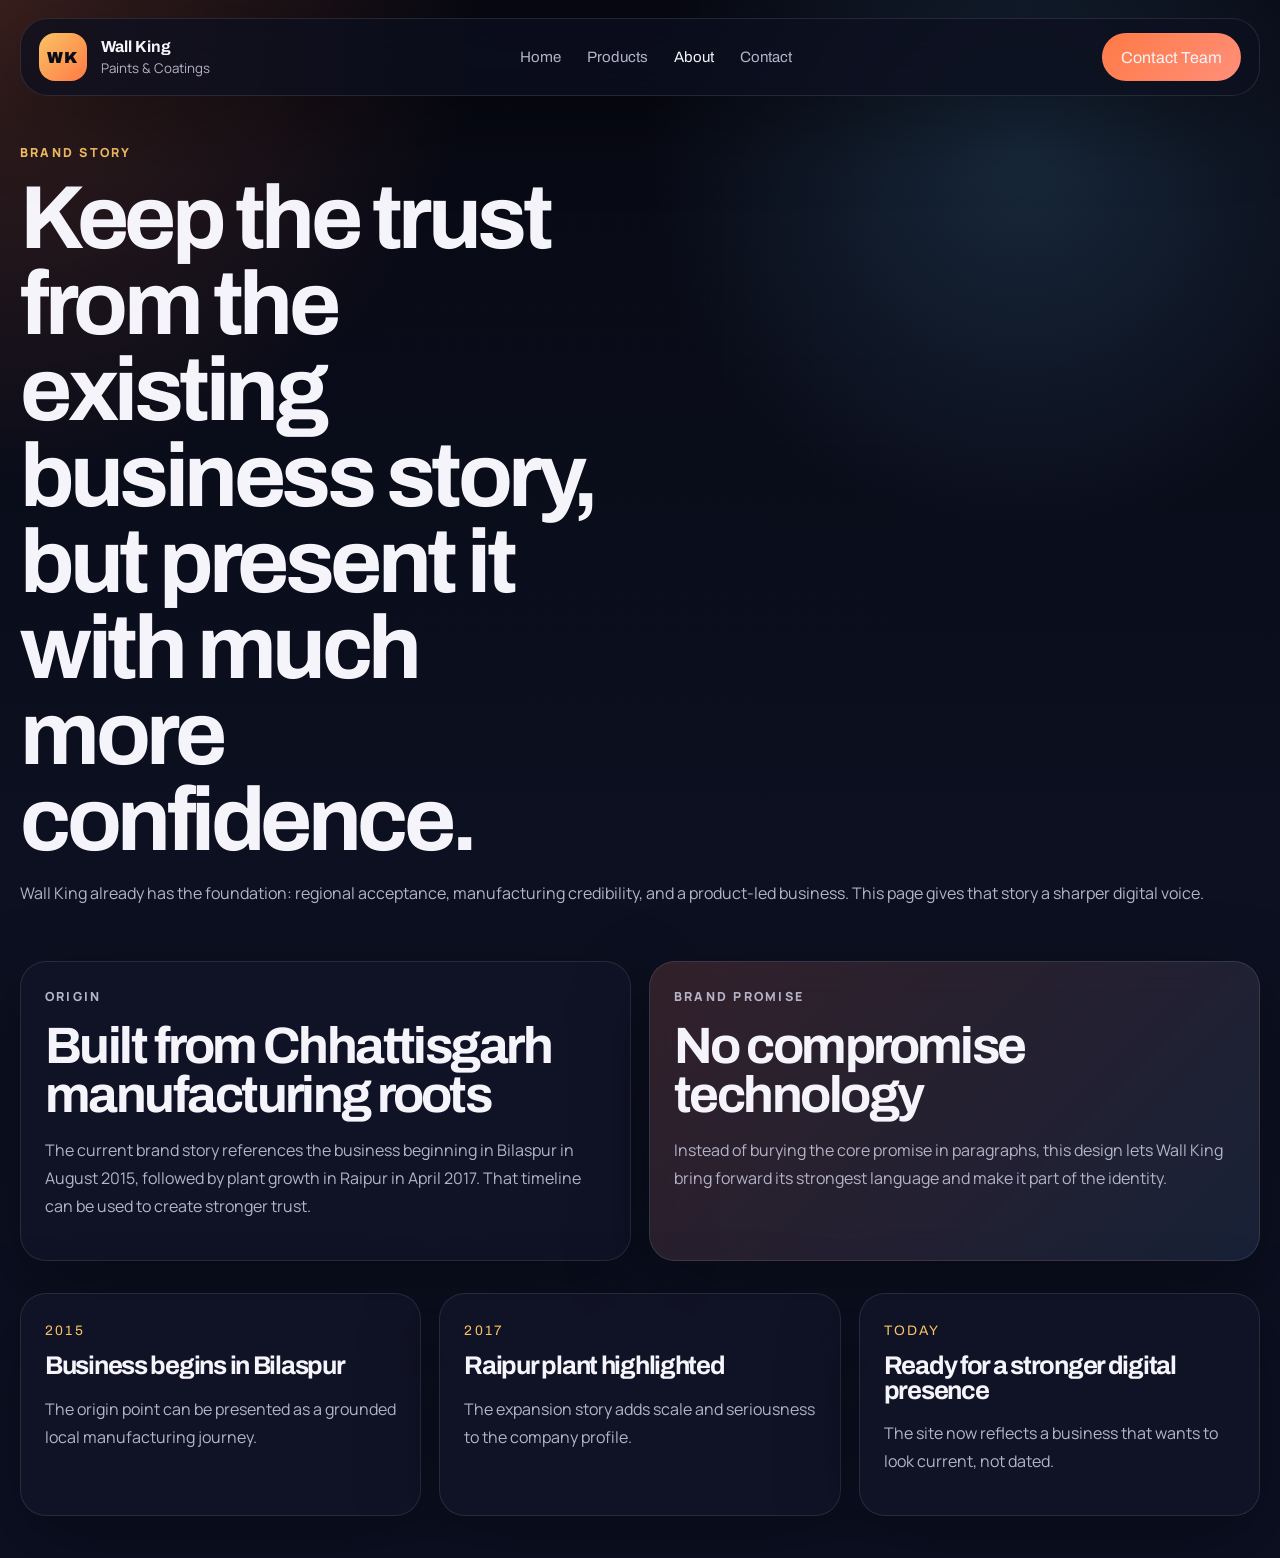
==== about.html @ b73f34ec "demo" ====
<!DOCTYPE html>
<html lang="en">
<head>
  <meta charset="UTF-8">
  <meta name="viewport" content="width=device-width, initial-scale=1.0">
  <title>About | Wall King Paints</title>
  <meta name="description" content="About Wall King Paints and its modernized digital brand presentation.">
  <link rel="preconnect" href="https://fonts.googleapis.com">
  <link rel="preconnect" href="https://fonts.gstatic.com" crossorigin>
  <link href="https://fonts.googleapis.com/css2?family=Archivo:wght@500;600;700;800;900&family=Manrope:wght@400;500;600;700;800&display=swap" rel="stylesheet">
  <link rel="stylesheet" href="styles.css">
</head>
<body data-page="about">
  <div class="site-noise" aria-hidden="true"></div>
  <div class="page-frame">
    <header class="site-header">
      <a class="brand" href="index.html" aria-label="Wall King home">
        <span class="brand__mark">WK</span>
        <span class="brand__text">
          <strong>Wall King</strong>
          <small>Paints & Coatings</small>
        </span>
      </a>

      <button class="menu-toggle" type="button" aria-expanded="false" aria-controls="siteNav">
        Menu
      </button>

      <nav class="site-nav" id="siteNav">
        <a href="index.html" data-nav="home">Home</a>
        <a href="products.html" data-nav="products">Products</a>
        <a href="about.html" data-nav="about">About</a>
        <a href="contact.html" data-nav="contact">Contact</a>
      </nav>

      <a class="header-cta" href="contact.html">Contact Team</a>
    </header>

    <main>
      <section class="page-hero reveal">
        <p class="eyebrow">Brand Story</p>
        <h1>Keep the trust from the existing business story, but present it with much more confidence.</h1>
        <p class="lead">
          Wall King already has the foundation: regional acceptance, manufacturing credibility, and a
          product-led business. This page gives that story a sharper digital voice.
        </p>
      </section>

      <section class="section-block about-grid">
        <article class="detail-panel reveal">
          <p class="eyebrow">Origin</p>
          <h2>Built from Chhattisgarh manufacturing roots</h2>
          <p>
            The current brand story references the business beginning in Bilaspur in August 2015, followed
            by plant growth in Raipur in April 2017. That timeline can be used to create stronger trust.
          </p>
        </article>

        <article class="detail-panel detail-panel--dark reveal">
          <p class="eyebrow">Brand Promise</p>
          <h2>No compromise technology</h2>
          <p>
            Instead of burying the core promise in paragraphs, this design lets Wall King bring forward
            its strongest language and make it part of the identity.
          </p>
        </article>
      </section>

      <section class="section-block timeline-strip reveal">
        <article class="timeline-card">
          <span>2015</span>
          <h3>Business begins in Bilaspur</h3>
          <p>The origin point can be presented as a grounded local manufacturing journey.</p>
        </article>
        <article class="timeline-card">
          <span>2017</span>
          <h3>Raipur plant highlighted</h3>
          <p>The expansion story adds scale and seriousness to the company profile.</p>
        </article>
        <article class="timeline-card">
          <span>Today</span>
          <h3>Ready for a stronger digital presence</h3>
          <p>The site now reflects a business that wants to look current, not dated.</p>
        </article>
      </section>
    </main>
  </div>

  <script src="products-data.js"></script>
  <script src="app.js"></script>
</body>
</html>
---- styles.css ----
:root {
  --bg: #080916;
  --bg-2: #111226;
  --panel: rgba(18, 20, 40, 0.78);
  --panel-strong: #151934;
  --panel-soft: rgba(255, 255, 255, 0.04);
  --line: rgba(255, 255, 255, 0.1);
  --text: #f5f4fb;
  --muted: #b5b3c7;
  --orange: #ff7a45;
  --salmon: #ff8f7a;
  --blue: #6ac6ff;
  --lime: #a8e98b;
  --gold: #f9c364;
  --shadow: 0 26px 80px rgba(0, 0, 0, 0.34);
  --radius-xl: 34px;
  --radius-lg: 26px;
  --radius-md: 20px;
  --container: 1240px;
}

* {
  box-sizing: border-box;
}

html {
  scroll-behavior: smooth;
}

body {
  margin: 0;
  min-height: 100vh;
  font-family: "Manrope", sans-serif;
  color: var(--text);
  background:
    radial-gradient(circle at top left, rgba(255, 122, 69, 0.2), transparent 24%),
    radial-gradient(circle at 80% 10%, rgba(106, 198, 255, 0.16), transparent 22%),
    linear-gradient(180deg, #070812 0%, #0c1020 55%, #0c1022 100%);
}

img {
  display: block;
  max-width: 100%;
}

a {
  color: inherit;
  text-decoration: none;
}

button {
  font: inherit;
  color: inherit;
  cursor: pointer;
}

.site-noise {
  position: fixed;
  inset: 0;
  pointer-events: none;
  background-image:
    linear-gradient(rgba(255, 255, 255, 0.02) 1px, transparent 1px),
    linear-gradient(90deg, rgba(255, 255, 255, 0.02) 1px, transparent 1px);
  background-size: 22px 22px;
  mask-image: radial-gradient(circle at center, black 30%, transparent 92%);
  opacity: 0.45;
}

.page-frame {
  width: min(calc(100% - 28px), var(--container));
  margin: 18px auto 42px;
  position: relative;
}

.site-header {
  position: sticky;
  top: 16px;
  z-index: 20;
  display: grid;
  grid-template-columns: auto 1fr auto;
  align-items: center;
  gap: 18px;
  padding: 14px 18px;
  margin-bottom: 28px;
  border: 1px solid var(--line);
  border-radius: 28px;
  background: rgba(13, 15, 31, 0.76);
  backdrop-filter: blur(18px);
  box-shadow: var(--shadow);
}

.brand {
  display: inline-flex;
  align-items: center;
  gap: 14px;
}

.brand__mark {
  display: grid;
  place-items: center;
  width: 48px;
  height: 48px;
  border-radius: 16px;
  background: linear-gradient(135deg, var(--gold), var(--orange));
  color: #0b0c16;
  font-family: "Archivo", sans-serif;
  font-size: 1rem;
  font-weight: 900;
  letter-spacing: 0.08em;
}

.brand__text strong,
.site-nav a,
h1,
h2,
h3,
.button,
.header-cta,
.filter-chip,
.pill {
  font-family: "Archivo", sans-serif;
}

.brand__text strong {
  display: block;
  font-size: 1rem;
}

.brand__text small {
  display: block;
  margin-top: 4px;
  color: var(--muted);
}

.site-nav {
  display: flex;
  justify-content: center;
  gap: 26px;
}

.site-nav a {
  color: var(--muted);
  font-size: 0.94rem;
  transition: color 160ms ease;
}

.site-nav a:hover,
.site-nav a.is-current {
  color: var(--text);
}

.header-cta,
.button {
  display: inline-flex;
  align-items: center;
  justify-content: center;
  min-height: 48px;
  padding: 0 18px;
  border-radius: 999px;
  transition: transform 180ms ease, background 180ms ease, border-color 180ms ease;
}

.header-cta,
.button--primary {
  border: 1px solid transparent;
  background: linear-gradient(135deg, var(--orange), var(--salmon));
}

.button--ghost {
  border: 1px solid var(--line);
  background: rgba(255, 255, 255, 0.03);
}

.button:hover,
.header-cta:hover,
.filter-chip:hover,
.catalog-card:hover {
  transform: translateY(-2px);
}

.menu-toggle {
  display: none;
  border: 1px solid var(--line);
  border-radius: 999px;
  padding: 10px 14px;
  background: rgba(255, 255, 255, 0.04);
}

.hero,
.page-hero,
.section-block {
  margin-bottom: 32px;
}

.hero--home {
  display: grid;
  grid-template-columns: minmax(0, 1.05fr) minmax(380px, 0.95fr);
  gap: 26px;
  align-items: start;
}

.eyebrow {
  margin: 0 0 14px;
  color: var(--gold);
  font-size: 0.78rem;
  font-weight: 800;
  letter-spacing: 0.18em;
  text-transform: uppercase;
}

h1,
h2,
h3 {
  margin: 0;
  letter-spacing: -0.05em;
  line-height: 0.96;
}

h1 {
  max-width: 10ch;
  font-size: clamp(3.5rem, 8vw, 7.4rem);
}

h2 {
  font-size: clamp(2.1rem, 4vw, 4rem);
}

h3 {
  font-size: clamp(1.4rem, 2vw, 2rem);
}

.lead,
.editorial-card p,
.story-panel p,
.catalog-card p,
.detail-panel p,
.timeline-card p,
.filter-summary,
.contact-copy {
  color: var(--muted);
  line-height: 1.75;
}

.hero__copy {
  padding: 22px 0 0;
}

.hero__actions,
.cta-slab__actions,
.contact-stack {
  display: flex;
  gap: 12px;
  flex-wrap: wrap;
}

.hero__actions {
  margin: 28px 0 30px;
}

.stat-row {
  display: grid;
  grid-template-columns: repeat(3, minmax(0, 1fr));
  gap: 14px;
}

.stat-card,
.hero-panel,
.editorial-card,
.catalog-card,
.story-panel,
.detail-panel,
.timeline-card,
.cta-slab,
.filter-bar {
  border: 1px solid var(--line);
  background: var(--panel);
  box-shadow: var(--shadow);
  backdrop-filter: blur(18px);
}

.stat-card {
  padding: 18px;
  border-radius: var(--radius-md);
}

.stat-card strong {
  display: block;
  margin-bottom: 8px;
  font-size: 1.08rem;
}

.hero__visual {
  display: grid;
  gap: 16px;
}

.hero-panel {
  min-height: 240px;
  padding: 24px;
  border-radius: var(--radius-xl);
}

.hero-panel--quote {
  background:
    linear-gradient(135deg, rgba(255, 122, 69, 0.2), rgba(106, 198, 255, 0.12)),
    var(--panel);
}

.hero-panel p {
  margin: 0 0 16px;
  color: var(--gold);
  font-size: 0.82rem;
  font-weight: 800;
  letter-spacing: 0.16em;
  text-transform: uppercase;
}

.hero-panel h2 {
  max-width: 8ch;
}

.hero-mosaic {
  display: grid;
  grid-template-columns: repeat(3, minmax(0, 1fr));
  gap: 14px;
}

.mosaic-card {
  padding: 14px;
  border-radius: 24px;
  border: 1px solid var(--line);
  background: linear-gradient(180deg, rgba(255, 255, 255, 0.08), rgba(255, 255, 255, 0.02));
}

.mosaic-card img {
  width: 100%;
  aspect-ratio: 3 / 4;
  object-fit: contain;
  filter: drop-shadow(0 20px 28px rgba(0, 0, 0, 0.26));
}

.mosaic-card span {
  display: block;
  margin-top: 12px;
  font-weight: 700;
  line-height: 1.35;
}

.ticker {
  display: grid;
  grid-template-columns: repeat(4, minmax(0, 1fr));
  gap: 14px;
  padding: 18px 20px;
  margin-bottom: 36px;
  border: 1px solid var(--line);
  border-radius: 999px;
  background: rgba(255, 255, 255, 0.02);
}

.ticker span {
  color: var(--muted);
  font-size: 0.82rem;
  letter-spacing: 0.12em;
  text-transform: uppercase;
}

.section-heading {
  display: grid;
  gap: 10px;
  margin-bottom: 22px;
}

.section-heading h2 {
  max-width: 12ch;
}

.intro-grid {
  display: grid;
  gap: 22px;
}

.editorial-grid,
.featured-grid,
.dual-panels,
.catalog-grid,
.about-grid,
.contact-grid,
.product-layout {
  display: grid;
  gap: 18px;
}

.editorial-grid {
  grid-template-columns: repeat(3, minmax(0, 1fr));
}

.editorial-card,
.story-panel,
.detail-panel,
.timeline-card {
  padding: 24px;
  border-radius: var(--radius-lg);
}

.pill {
  display: inline-flex;
  align-items: center;
  width: fit-content;
  min-height: 34px;
  padding: 0 12px;
  border-radius: 999px;
  border: 1px solid rgba(255, 255, 255, 0.08);
  background: rgba(255, 255, 255, 0.05);
  color: var(--gold);
  font-size: 0.76rem;
  letter-spacing: 0.12em;
  text-transform: uppercase;
}

.editorial-card h3,
.story-panel h3,
.timeline-card h3,
.catalog-card h3,
.detail-panel h2 {
  margin: 14px 0 12px;
}

.featured-band {
  display: grid;
  gap: 22px;
}

.featured-grid {
  grid-template-columns: repeat(4, minmax(0, 1fr));
}

.catalog-grid {
  grid-template-columns: repeat(3, minmax(0, 1fr));
}

.catalog-card {
  display: grid;
  gap: 0;
  overflow: hidden;
  border-radius: 28px;
  transition: transform 180ms ease, border-color 180ms ease;
}

.catalog-card__media {
  display: grid;
  place-items: center;
  min-height: 270px;
  padding: 22px;
  background:
    linear-gradient(180deg, rgba(255, 255, 255, 0.06), rgba(255, 255, 255, 0.02)),
    linear-gradient(135deg, rgba(255, 122, 69, 0.06), rgba(106, 198, 255, 0.08));
}

.catalog-card__media img {
  max-height: 240px;
  object-fit: contain;
  filter: drop-shadow(0 28px 38px rgba(0, 0, 0, 0.28));
}

.catalog-card__body {
  padding: 22px;
}

.catalog-card__body h3 {
  margin-top: 14px;
}

.catalog-meta {
  display: flex;
  gap: 10px;
  flex-wrap: wrap;
  margin: 18px 0 10px;
}

.catalog-meta span,
.address-card span,
.address-card strong {
  display: inline-flex;
  align-items: center;
  width: fit-content;
  min-height: 38px;
  padding: 0 12px;
  border-radius: 999px;
  background: rgba(255, 255, 255, 0.05);
}

.catalog-card--compact .catalog-card__media {
  min-height: 220px;
}

.catalog-card--compact .catalog-card__media img {
  max-height: 180px;
}

.text-link {
  display: inline-flex;
  margin-top: 8px;
  color: var(--blue);
  font-weight: 700;
}

.dual-panels {
  grid-template-columns: repeat(2, minmax(0, 1fr));
}

.story-panel--accent,
.detail-panel--dark,
.cta-slab {
  background:
    linear-gradient(135deg, rgba(255, 122, 69, 0.14), rgba(106, 198, 255, 0.08)),
    var(--panel);
}

.cta-slab {
  display: grid;
  grid-template-columns: minmax(0, 1fr) auto;
  align-items: center;
  gap: 22px;
  padding: 28px;
  border-radius: var(--radius-xl);
}

.page-hero {
  padding: 20px 0 6px;
}

.page-hero h1 {
  max-width: 11ch;
  font-size: clamp(3rem, 7vw, 6rem);
}

.filter-bar {
  display: flex;
  justify-content: space-between;
  gap: 16px;
  align-items: center;
  padding: 16px;
  margin-bottom: 20px;
  border-radius: 24px;
}

.filter-group {
  display: flex;
  gap: 10px;
  flex-wrap: wrap;
}

.filter-chip {
  min-height: 42px;
  padding: 0 14px;
  border-radius: 999px;
  border: 1px solid var(--line);
  background: rgba(255, 255, 255, 0.03);
}

.filter-chip.is-active {
  background: linear-gradient(135deg, var(--orange), var(--salmon));
  border-color: transparent;
}

.product-hero {
  display: grid;
  grid-template-columns: minmax(0, 1fr) minmax(320px, 0.9fr);
  gap: 24px;
  margin-bottom: 28px;
}

.product-hero__copy,
.product-hero__visual {
  padding-top: 10px;
}

.product-hero__copy h1 {
  max-width: 9ch;
  font-size: clamp(3.2rem, 7vw, 6.4rem);
}

.product-visual-card {
  display: grid;
  place-items: center;
  min-height: 500px;
  padding: 30px;
  border-radius: 30px;
  border: 1px solid var(--line);
  background:
    radial-gradient(circle at top, rgba(255, 255, 255, 0.12), transparent 34%),
    linear-gradient(180deg, rgba(255, 255, 255, 0.07), rgba(255, 255, 255, 0.03));
  box-shadow: var(--shadow);
}

.product-visual-card img {
  max-height: 420px;
  object-fit: contain;
  filter: drop-shadow(0 34px 42px rgba(0, 0, 0, 0.3));
}

.product-layout {
  grid-template-columns: repeat(2, minmax(0, 1fr));
}

.detail-list,
.process-list {
  margin: 16px 0 0;
  padding-left: 18px;
}

.detail-list li,
.process-list li {
  margin-bottom: 10px;
  line-height: 1.65;
}

.spec-grid {
  display: grid;
  grid-template-columns: repeat(2, minmax(0, 1fr));
  gap: 14px;
  margin-top: 18px;
}

.spec-grid div {
  padding: 16px;
  border-radius: 18px;
  background: rgba(255, 255, 255, 0.05);
}

.spec-grid span {
  display: block;
  margin-bottom: 8px;
  color: var(--muted);
  font-size: 0.86rem;
}

.process-strip {
  display: grid;
  grid-template-columns: minmax(0, 0.9fr) minmax(0, 1.1fr);
  gap: 22px;
  padding: 26px;
  border: 1px solid var(--line);
  border-radius: var(--radius-xl);
  background: rgba(255, 255, 255, 0.03);
}

.timeline-strip {
  display: grid;
  grid-template-columns: repeat(3, minmax(0, 1fr));
  gap: 18px;
}

.timeline-card span {
  color: var(--gold);
  font-family: "Archivo", sans-serif;
  font-size: 0.86rem;
  letter-spacing: 0.16em;
  text-transform: uppercase;
}

.contact-grid,
.about-grid {
  grid-template-columns: repeat(2, minmax(0, 1fr));
}

.contact-stack {
  margin: 20px 0 16px;
}

.address-card {
  display: grid;
  gap: 10px;
  margin-top: 18px;
}

.address-card strong,
.address-card span {
  width: 100%;
  min-height: 0;
  padding: 14px 16px;
  border-radius: 18px;
}

.reveal {
  opacity: 0;
  transform: translateY(26px);
  animation: rise 0.85s ease forwards;
}

.reveal:nth-child(2) {
  animation-delay: 0.08s;
}

.reveal:nth-child(3) {
  animation-delay: 0.16s;
}

@keyframes rise {
  to {
    opacity: 1;
    transform: translateY(0);
  }
}

@media (max-width: 1120px) {
  .hero--home,
  .dual-panels,
  .catalog-grid,
  .featured-grid,
  .product-layout,
  .product-hero,
  .process-strip,
  .timeline-strip,
  .about-grid,
  .contact-grid,
  .editorial-grid {
    grid-template-columns: 1fr;
  }

  .featured-grid {
    grid-template-columns: repeat(2, minmax(0, 1fr));
  }

  .catalog-grid {
    grid-template-columns: repeat(2, minmax(0, 1fr));
  }

  .cta-slab {
    grid-template-columns: 1fr;
  }
}

@media (max-width: 840px) {
  .site-header {
    grid-template-columns: auto auto;
    justify-content: space-between;
  }

  .menu-toggle {
    display: inline-flex;
  }

  .site-nav {
    grid-column: 1 / -1;
    display: none;
    flex-direction: column;
    align-items: flex-start;
    gap: 12px;
    padding-top: 8px;
  }

  .site-nav.is-open {
    display: flex;
  }

  .header-cta {
    display: none;
  }

  .hero-mosaic,
  .stat-row,
  .spec-grid,
  .ticker,
  .catalog-grid,
  .featured-grid {
    grid-template-columns: 1fr;
  }

  h1,
  .page-hero h1,
  .product-hero__copy h1 {
    max-width: none;
  }
}

@media (max-width: 560px) {
  .page-frame {
    width: min(calc(100% - 16px), var(--container));
    margin-top: 10px;
  }

  .site-header,
  .hero-panel,
  .editorial-card,
  .catalog-card,
  .story-panel,
  .detail-panel,
  .timeline-card,
  .cta-slab,
  .filter-bar,
  .product-visual-card,
  .process-strip {
    border-radius: 22px;
  }

  .button,
  .contact-stack .button,
  .hero__actions .button,
  .cta-slab__actions .button {
    width: 100%;
  }

  .hero__actions,
  .cta-slab__actions,
  .contact-stack {
    display: grid;
  }

  .filter-bar {
    align-items: flex-start;
    flex-direction: column;
  }
}
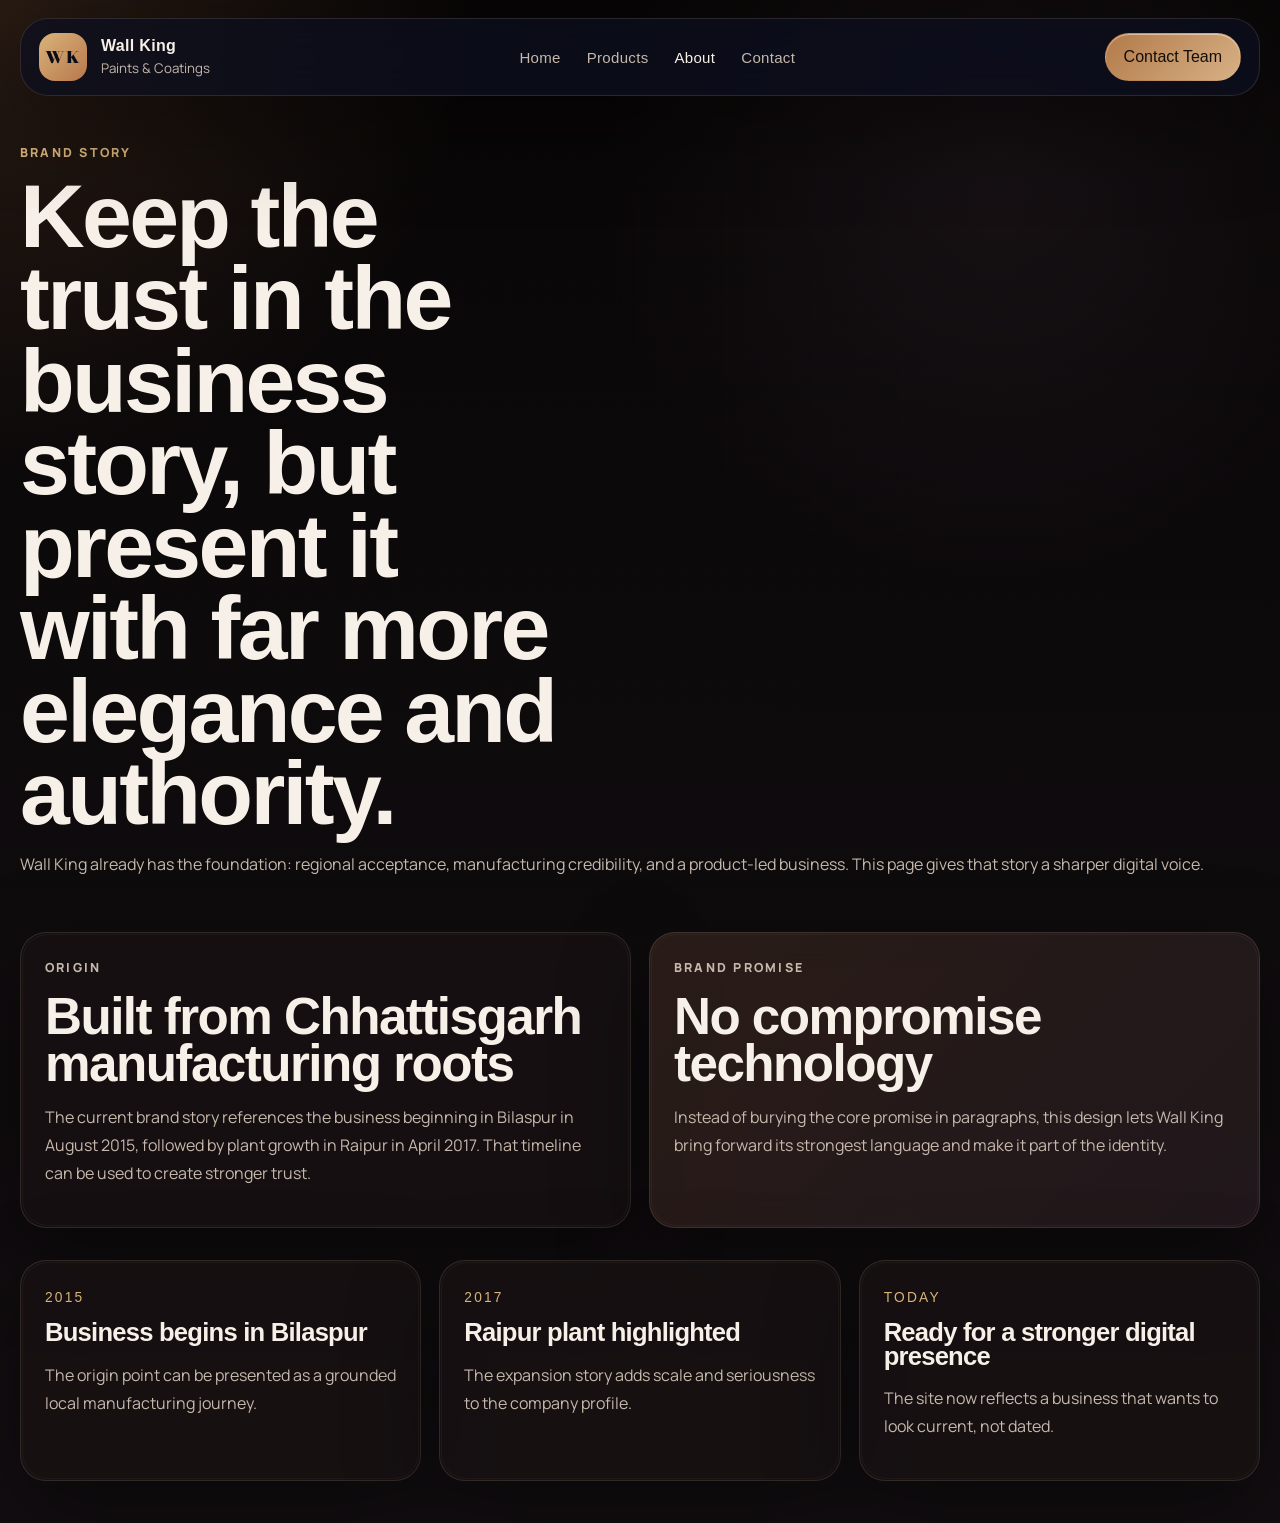
==== commit 30363674: "demo" ====
--- a/about.html
+++ b/about.html
@@ -7,7 +7,7 @@
   <meta name="description" content="About Wall King Paints and its modernized digital brand presentation.">
   <link rel="preconnect" href="https://fonts.googleapis.com">
   <link rel="preconnect" href="https://fonts.gstatic.com" crossorigin>
-  <link href="https://fonts.googleapis.com/css2?family=Archivo:wght@500;600;700;800;900&family=Manrope:wght@400;500;600;700;800&display=swap" rel="stylesheet">
+  <link href="https://fonts.googleapis.com/css2?family=Bodoni+Moda:opsz,wght@6..96,600;6..96,700;6..96,800&family=Manrope:wght@400;500;600;700;800&display=swap" rel="stylesheet">
   <link rel="stylesheet" href="styles.css">
 </head>
 <body data-page="about">
@@ -39,7 +39,7 @@
     <main>
       <section class="page-hero reveal">
         <p class="eyebrow">Brand Story</p>
-        <h1>Keep the trust from the existing business story, but present it with much more confidence.</h1>
+        <h1>Keep the trust in the business story, but present it with far more elegance and authority.</h1>
         <p class="lead">
           Wall King already has the foundation: regional acceptance, manufacturing credibility, and a
           product-led business. This page gives that story a sharper digital voice.
--- a/styles.css
+++ b/styles.css
@@ -1,18 +1,18 @@
 :root {
-  --bg: #080916;
-  --bg-2: #111226;
-  --panel: rgba(18, 20, 40, 0.78);
-  --panel-strong: #151934;
-  --panel-soft: rgba(255, 255, 255, 0.04);
-  --line: rgba(255, 255, 255, 0.1);
-  --text: #f5f4fb;
-  --muted: #b5b3c7;
-  --orange: #ff7a45;
-  --salmon: #ff8f7a;
-  --blue: #6ac6ff;
-  --lime: #a8e98b;
-  --gold: #f9c364;
-  --shadow: 0 26px 80px rgba(0, 0, 0, 0.34);
+  --bg: #090607;
+  --bg-2: #161114;
+  --panel: rgba(24, 18, 19, 0.76);
+  --panel-strong: #1b1518;
+  --panel-soft: rgba(255, 248, 239, 0.04);
+  --line: rgba(223, 200, 161, 0.14);
+  --text: #f7f0e8;
+  --muted: #c6b8ac;
+  --orange: #b8784d;
+  --salmon: #d1a27c;
+  --blue: #9bc0cb;
+  --lime: #b8d0a4;
+  --gold: #d9b37a;
+  --shadow: 0 30px 90px rgba(0, 0, 0, 0.42);
   --radius-xl: 34px;
   --radius-lg: 26px;
   --radius-md: 20px;
@@ -33,9 +33,9 @@
   font-family: "Manrope", sans-serif;
   color: var(--text);
   background:
-    radial-gradient(circle at top left, rgba(255, 122, 69, 0.2), transparent 24%),
-    radial-gradient(circle at 80% 10%, rgba(106, 198, 255, 0.16), transparent 22%),
-    linear-gradient(180deg, #070812 0%, #0c1020 55%, #0c1022 100%);
+    radial-gradient(circle at top left, rgba(190, 125, 79, 0.18), transparent 24%),
+    radial-gradient(circle at 78% 12%, rgba(120, 89, 109, 0.12), transparent 24%),
+    linear-gradient(180deg, #070505 0%, #0d0a0c 42%, #120e11 100%);
 }
 
 img {
@@ -103,7 +103,7 @@
   border-radius: 16px;
   background: linear-gradient(135deg, var(--gold), var(--orange));
   color: #0b0c16;
-  font-family: "Archivo", sans-serif;
+  font-family: "Bodoni Moda", serif;
   font-size: 1rem;
   font-weight: 900;
   letter-spacing: 0.08em;
@@ -124,6 +124,7 @@
 .brand__text strong {
   display: block;
   font-size: 1rem;
+  letter-spacing: 0.02em;
 }
 
 .brand__text small {
@@ -141,6 +142,7 @@
 .site-nav a {
   color: var(--muted);
   font-size: 0.94rem;
+  letter-spacing: 0.02em;
   transition: color 160ms ease;
 }
 
@@ -163,12 +165,14 @@
 .header-cta,
 .button--primary {
   border: 1px solid transparent;
-  background: linear-gradient(135deg, var(--orange), var(--salmon));
+  background: linear-gradient(135deg, #b27a49, #d7b186);
+  color: #140d09;
+  box-shadow: inset 0 1px 0 rgba(255, 245, 230, 0.5);
 }
 
 .button--ghost {
   border: 1px solid var(--line);
-  background: rgba(255, 255, 255, 0.03);
+  background: rgba(255, 248, 239, 0.025);
 }
 
 .button:hover,
@@ -212,13 +216,15 @@
 h2,
 h3 {
   margin: 0;
-  letter-spacing: -0.05em;
-  line-height: 0.96;
+  letter-spacing: -0.03em;
+  line-height: 0.92;
+  font-weight: 700;
 }
 
 h1 {
   max-width: 10ch;
   font-size: clamp(3.5rem, 8vw, 7.4rem);
+  text-wrap: balance;
 }
 
 h2 {
@@ -245,6 +251,31 @@
   padding: 22px 0 0;
 }
 
+.hero-note {
+  max-width: 540px;
+  margin-top: 22px;
+  padding: 18px 20px;
+  border: 1px solid var(--line);
+  border-radius: 22px;
+  background: linear-gradient(135deg, rgba(217, 179, 122, 0.07), rgba(255, 255, 255, 0.02));
+}
+
+.hero-note span {
+  display: inline-block;
+  margin-bottom: 8px;
+  color: var(--gold);
+  font-size: 0.74rem;
+  font-weight: 800;
+  letter-spacing: 0.18em;
+  text-transform: uppercase;
+}
+
+.hero-note p {
+  margin: 0;
+  color: var(--muted);
+  line-height: 1.7;
+}
+
 .hero__actions,
 .cta-slab__actions,
 .contact-stack {
@@ -276,6 +307,24 @@
   background: var(--panel);
   box-shadow: var(--shadow);
   backdrop-filter: blur(18px);
+  position: relative;
+}
+
+.stat-card::before,
+.hero-panel::before,
+.editorial-card::before,
+.catalog-card::before,
+.story-panel::before,
+.detail-panel::before,
+.timeline-card::before,
+.cta-slab::before,
+.filter-bar::before {
+  content: "";
+  position: absolute;
+  inset: 1px;
+  border-radius: inherit;
+  border: 1px solid rgba(255, 246, 232, 0.04);
+  pointer-events: none;
 }
 
 .stat-card {
@@ -302,7 +351,7 @@
 
 .hero-panel--quote {
   background:
-    linear-gradient(135deg, rgba(255, 122, 69, 0.2), rgba(106, 198, 255, 0.12)),
+    linear-gradient(135deg, rgba(184, 120, 77, 0.16), rgba(79, 59, 77, 0.22)),
     var(--panel);
 }
 
@@ -329,7 +378,9 @@
   padding: 14px;
   border-radius: 24px;
   border: 1px solid var(--line);
-  background: linear-gradient(180deg, rgba(255, 255, 255, 0.08), rgba(255, 255, 255, 0.02));
+  background:
+    linear-gradient(180deg, rgba(255, 248, 239, 0.08), rgba(255, 255, 255, 0.015)),
+    linear-gradient(135deg, rgba(217, 179, 122, 0.04), rgba(255, 255, 255, 0));
 }
 
 .mosaic-card img {
@@ -354,7 +405,7 @@
   margin-bottom: 36px;
   border: 1px solid var(--line);
   border-radius: 999px;
-  background: rgba(255, 255, 255, 0.02);
+  background: rgba(255, 248, 239, 0.02);
 }
 
 .ticker span {
@@ -446,14 +497,18 @@
   transition: transform 180ms ease, border-color 180ms ease;
 }
 
+.catalog-card:hover {
+  border-color: rgba(217, 179, 122, 0.28);
+}
+
 .catalog-card__media {
   display: grid;
   place-items: center;
   min-height: 270px;
   padding: 22px;
   background:
-    linear-gradient(180deg, rgba(255, 255, 255, 0.06), rgba(255, 255, 255, 0.02)),
-    linear-gradient(135deg, rgba(255, 122, 69, 0.06), rgba(106, 198, 255, 0.08));
+    linear-gradient(180deg, rgba(255, 248, 239, 0.06), rgba(255, 255, 255, 0.015)),
+    linear-gradient(135deg, rgba(184, 120, 77, 0.08), rgba(97, 71, 94, 0.08));
 }
 
 .catalog-card__media img {
@@ -486,7 +541,8 @@
   min-height: 38px;
   padding: 0 12px;
   border-radius: 999px;
-  background: rgba(255, 255, 255, 0.05);
+  background: rgba(255, 248, 239, 0.05);
+  border: 1px solid rgba(217, 179, 122, 0.08);
 }
 
 .catalog-card--compact .catalog-card__media {
@@ -512,7 +568,7 @@
 .detail-panel--dark,
 .cta-slab {
   background:
-    linear-gradient(135deg, rgba(255, 122, 69, 0.14), rgba(106, 198, 255, 0.08)),
+    linear-gradient(135deg, rgba(184, 120, 77, 0.12), rgba(89, 63, 79, 0.16)),
     var(--panel);
 }
 
@@ -555,12 +611,13 @@
   padding: 0 14px;
   border-radius: 999px;
   border: 1px solid var(--line);
-  background: rgba(255, 255, 255, 0.03);
+  background: rgba(255, 248, 239, 0.03);
 }
 
 .filter-chip.is-active {
-  background: linear-gradient(135deg, var(--orange), var(--salmon));
+  background: linear-gradient(135deg, #b27a49, #d7b186);
   border-color: transparent;
+  color: #140d09;
 }
 
 .product-hero {
@@ -588,8 +645,8 @@
   border-radius: 30px;
   border: 1px solid var(--line);
   background:
-    radial-gradient(circle at top, rgba(255, 255, 255, 0.12), transparent 34%),
-    linear-gradient(180deg, rgba(255, 255, 255, 0.07), rgba(255, 255, 255, 0.03));
+    radial-gradient(circle at top, rgba(255, 248, 239, 0.12), transparent 34%),
+    linear-gradient(180deg, rgba(255, 248, 239, 0.06), rgba(255, 255, 255, 0.02));
   box-shadow: var(--shadow);
 }
 
@@ -625,7 +682,8 @@
 .spec-grid div {
   padding: 16px;
   border-radius: 18px;
-  background: rgba(255, 255, 255, 0.05);
+  background: rgba(255, 248, 239, 0.05);
+  border: 1px solid rgba(217, 179, 122, 0.08);
 }
 
 .spec-grid span {
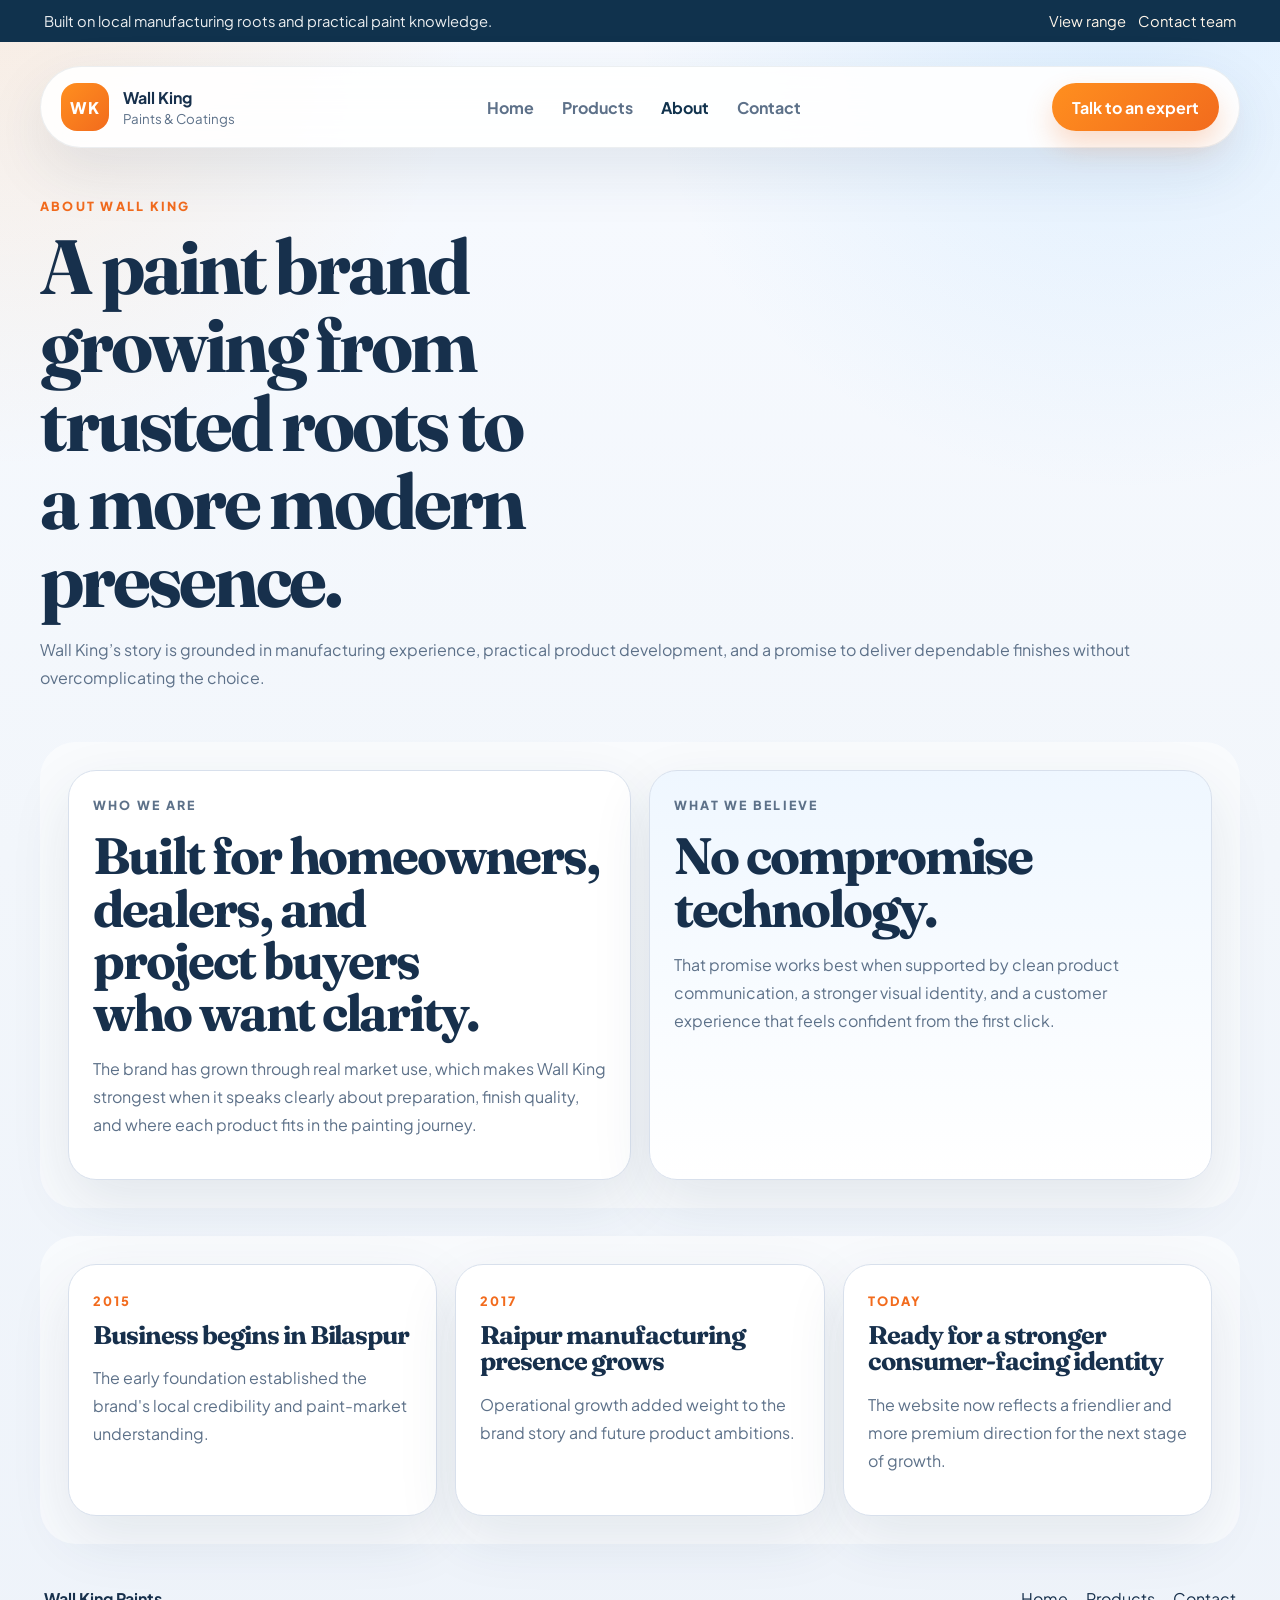
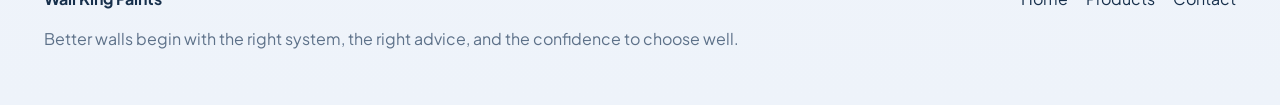
==== commit 2a0b8f30: "demo" ====
--- a/about.html
+++ b/about.html
@@ -4,86 +4,105 @@
   <meta charset="UTF-8">
   <meta name="viewport" content="width=device-width, initial-scale=1.0">
   <title>About | Wall King Paints</title>
-  <meta name="description" content="About Wall King Paints and its modernized digital brand presentation.">
+  <meta name="description" content="Learn about Wall King Paints, its manufacturing journey, and its promise of dependable paint systems.">
   <link rel="preconnect" href="https://fonts.googleapis.com">
   <link rel="preconnect" href="https://fonts.gstatic.com" crossorigin>
-  <link href="https://fonts.googleapis.com/css2?family=Bodoni+Moda:opsz,wght@6..96,600;6..96,700;6..96,800&family=Manrope:wght@400;500;600;700;800&display=swap" rel="stylesheet">
+  <link href="https://fonts.googleapis.com/css2?family=Plus+Jakarta+Sans:wght@400;500;600;700;800&family=Fraunces:opsz,wght@9..144,600;9..144,700&display=swap" rel="stylesheet">
   <link rel="stylesheet" href="styles.css">
 </head>
 <body data-page="about">
-  <div class="site-noise" aria-hidden="true"></div>
-  <div class="page-frame">
-    <header class="site-header">
-      <a class="brand" href="index.html" aria-label="Wall King home">
-        <span class="brand__mark">WK</span>
-        <span class="brand__text">
-          <strong>Wall King</strong>
-          <small>Paints & Coatings</small>
-        </span>
-      </a>
-
-      <button class="menu-toggle" type="button" aria-expanded="false" aria-controls="siteNav">
-        Menu
-      </button>
-
-      <nav class="site-nav" id="siteNav">
-        <a href="index.html" data-nav="home">Home</a>
-        <a href="products.html" data-nav="products">Products</a>
-        <a href="about.html" data-nav="about">About</a>
-        <a href="contact.html" data-nav="contact">Contact</a>
-      </nav>
-
-      <a class="header-cta" href="contact.html">Contact Team</a>
+  <div class="page-shell">
+    <header class="topbar">
+      <p>Built on local manufacturing roots and practical paint knowledge.</p>
+      <div class="topbar__actions">
+        <a href="products.html">View range</a>
+        <a href="contact.html">Contact team</a>
+      </div>
     </header>
 
-    <main>
-      <section class="page-hero reveal">
-        <p class="eyebrow">Brand Story</p>
-        <h1>Keep the trust in the business story, but present it with far more elegance and authority.</h1>
-        <p class="lead">
-          Wall King already has the foundation: regional acceptance, manufacturing credibility, and a
-          product-led business. This page gives that story a sharper digital voice.
-        </p>
-      </section>
+    <div class="page-frame">
+      <header class="site-header">
+        <a class="brand" href="index.html" aria-label="Wall King home">
+          <span class="brand__mark">WK</span>
+          <span class="brand__text">
+            <strong>Wall King</strong>
+            <small>Paints & Coatings</small>
+          </span>
+        </a>
 
-      <section class="section-block about-grid">
-        <article class="detail-panel reveal">
-          <p class="eyebrow">Origin</p>
-          <h2>Built from Chhattisgarh manufacturing roots</h2>
-          <p>
-            The current brand story references the business beginning in Bilaspur in August 2015, followed
-            by plant growth in Raipur in April 2017. That timeline can be used to create stronger trust.
+        <button class="menu-toggle" type="button" aria-expanded="false" aria-controls="siteNav">
+          Menu
+        </button>
+
+        <nav class="site-nav" id="siteNav">
+          <a href="index.html" data-nav="home">Home</a>
+          <a href="products.html" data-nav="products">Products</a>
+          <a href="about.html" data-nav="about">About</a>
+          <a href="contact.html" data-nav="contact">Contact</a>
+        </nav>
+
+        <a class="header-cta" href="contact.html">Talk to an expert</a>
+      </header>
+
+      <main>
+        <section class="page-hero reveal">
+          <p class="eyebrow">About Wall King</p>
+          <h1>A paint brand growing from trusted roots to a more modern presence.</h1>
+          <p class="lead">
+            Wall King’s story is grounded in manufacturing experience, practical product development, and a promise to deliver dependable finishes without overcomplicating the choice.
           </p>
-        </article>
+        </section>
 
-        <article class="detail-panel detail-panel--dark reveal">
-          <p class="eyebrow">Brand Promise</p>
-          <h2>No compromise technology</h2>
-          <p>
-            Instead of burying the core promise in paragraphs, this design lets Wall King bring forward
-            its strongest language and make it part of the identity.
-          </p>
-        </article>
-      </section>
+        <section class="section-block about-spotlight">
+          <article class="detail-panel reveal">
+            <p class="eyebrow">Who we are</p>
+            <h2>Built for homeowners, dealers, and project buyers who want clarity.</h2>
+            <p>
+              The brand has grown through real market use, which makes Wall King strongest when it speaks clearly about preparation,
+              finish quality, and where each product fits in the painting journey.
+            </p>
+          </article>
 
-      <section class="section-block timeline-strip reveal">
-        <article class="timeline-card">
-          <span>2015</span>
-          <h3>Business begins in Bilaspur</h3>
-          <p>The origin point can be presented as a grounded local manufacturing journey.</p>
-        </article>
-        <article class="timeline-card">
-          <span>2017</span>
-          <h3>Raipur plant highlighted</h3>
-          <p>The expansion story adds scale and seriousness to the company profile.</p>
-        </article>
-        <article class="timeline-card">
-          <span>Today</span>
-          <h3>Ready for a stronger digital presence</h3>
-          <p>The site now reflects a business that wants to look current, not dated.</p>
-        </article>
-      </section>
-    </main>
+          <article class="detail-panel detail-panel--dark reveal">
+            <p class="eyebrow">What we believe</p>
+            <h2>No compromise technology.</h2>
+            <p>
+              That promise works best when supported by clean product communication, a stronger visual identity, and a customer experience that feels confident from the first click.
+            </p>
+          </article>
+        </section>
+
+        <section class="section-block timeline-strip reveal">
+          <article class="timeline-card">
+            <span>2015</span>
+            <h3>Business begins in Bilaspur</h3>
+            <p>The early foundation established the brand's local credibility and paint-market understanding.</p>
+          </article>
+          <article class="timeline-card">
+            <span>2017</span>
+            <h3>Raipur manufacturing presence grows</h3>
+            <p>Operational growth added weight to the brand story and future product ambitions.</p>
+          </article>
+          <article class="timeline-card">
+            <span>Today</span>
+            <h3>Ready for a stronger consumer-facing identity</h3>
+            <p>The website now reflects a friendlier and more premium direction for the next stage of growth.</p>
+          </article>
+        </section>
+      </main>
+    </div>
+
+    <footer class="site-footer">
+      <div>
+        <strong>Wall King Paints</strong>
+        <p>Better walls begin with the right system, the right advice, and the confidence to choose well.</p>
+      </div>
+      <div class="site-footer__links">
+        <a href="index.html">Home</a>
+        <a href="products.html">Products</a>
+        <a href="contact.html">Contact</a>
+      </div>
+    </footer>
   </div>
 
   <script src="products-data.js"></script>
--- a/styles.css
+++ b/styles.css
@@ -1,22 +1,22 @@
 :root {
-  --bg: #090607;
-  --bg-2: #161114;
-  --panel: rgba(24, 18, 19, 0.76);
-  --panel-strong: #1b1518;
-  --panel-soft: rgba(255, 248, 239, 0.04);
-  --line: rgba(223, 200, 161, 0.14);
-  --text: #f7f0e8;
-  --muted: #c6b8ac;
-  --orange: #b8784d;
-  --salmon: #d1a27c;
-  --blue: #9bc0cb;
-  --lime: #b8d0a4;
-  --gold: #d9b37a;
-  --shadow: 0 30px 90px rgba(0, 0, 0, 0.42);
-  --radius-xl: 34px;
-  --radius-lg: 26px;
+  --bg: #f5f7fb;
+  --bg-soft: #eef3fa;
+  --surface: #ffffff;
+  --surface-alt: #f8fbff;
+  --line: #d8e0ec;
+  --text: #17304c;
+  --muted: #5d7189;
+  --brand: #ff8f1f;
+  --brand-deep: #f26b1d;
+  --brand-soft: #fff1df;
+  --sky: #d7efff;
+  --navy: #10324d;
+  --mint: #dbeee5;
+  --shadow: 0 22px 60px rgba(27, 54, 84, 0.1);
+  --radius-xl: 36px;
+  --radius-lg: 28px;
   --radius-md: 20px;
-  --container: 1240px;
+  --container: 1200px;
 }
 
 * {
@@ -30,12 +30,13 @@
 body {
   margin: 0;
   min-height: 100vh;
-  font-family: "Manrope", sans-serif;
+  overflow-x: hidden;
+  font-family: "Plus Jakarta Sans", sans-serif;
   color: var(--text);
   background:
-    radial-gradient(circle at top left, rgba(190, 125, 79, 0.18), transparent 24%),
-    radial-gradient(circle at 78% 12%, rgba(120, 89, 109, 0.12), transparent 24%),
-    linear-gradient(180deg, #070505 0%, #0d0a0c 42%, #120e11 100%);
+    radial-gradient(circle at top left, rgba(255, 143, 31, 0.12), transparent 22%),
+    radial-gradient(circle at 88% 0%, rgba(109, 188, 255, 0.18), transparent 24%),
+    linear-gradient(180deg, #f7faff 0%, #f2f6fb 50%, #eef3fa 100%);
 }
 
 img {
@@ -54,22 +55,40 @@
   cursor: pointer;
 }
 
-.site-noise {
-  position: fixed;
-  inset: 0;
-  pointer-events: none;
-  background-image:
-    linear-gradient(rgba(255, 255, 255, 0.02) 1px, transparent 1px),
-    linear-gradient(90deg, rgba(255, 255, 255, 0.02) 1px, transparent 1px);
-  background-size: 22px 22px;
-  mask-image: radial-gradient(circle at center, black 30%, transparent 92%);
-  opacity: 0.45;
+.page-shell {
+  position: relative;
+}
+
+.topbar {
+  display: flex;
+  justify-content: space-between;
+  gap: 16px;
+  align-items: center;
+  padding: 12px min(4vw, 44px);
+  background: var(--navy);
+  color: rgba(255, 255, 255, 0.92);
+  font-size: 0.92rem;
+}
+
+.topbar p {
+  margin: 0;
+  max-width: 100%;
+  overflow-wrap: anywhere;
+}
+
+.topbar__actions {
+  display: flex;
+  gap: 18px;
+  flex-wrap: wrap;
+}
+
+.topbar__actions a {
+  color: #fff6ea;
 }
 
 .page-frame {
-  width: min(calc(100% - 28px), var(--container));
-  margin: 18px auto 42px;
-  position: relative;
+  width: min(calc(100% - 32px), var(--container));
+  margin: 24px auto 36px;
 }
 
 .site-header {
@@ -78,14 +97,14 @@
   z-index: 20;
   display: grid;
   grid-template-columns: auto 1fr auto;
+  gap: 20px;
   align-items: center;
-  gap: 18px;
-  padding: 14px 18px;
+  padding: 16px 20px;
   margin-bottom: 28px;
-  border: 1px solid var(--line);
-  border-radius: 28px;
-  background: rgba(13, 15, 31, 0.76);
-  backdrop-filter: blur(18px);
+  border: 1px solid rgba(16, 50, 77, 0.08);
+  border-radius: 999px;
+  background: rgba(255, 255, 255, 0.9);
+  backdrop-filter: blur(16px);
   box-shadow: var(--shadow);
 }
 
@@ -93,6 +112,7 @@
   display: inline-flex;
   align-items: center;
   gap: 14px;
+  min-width: 0;
 }
 
 .brand__mark {
@@ -101,54 +121,49 @@
   width: 48px;
   height: 48px;
   border-radius: 16px;
-  background: linear-gradient(135deg, var(--gold), var(--orange));
-  color: #0b0c16;
-  font-family: "Bodoni Moda", serif;
-  font-size: 1rem;
-  font-weight: 900;
+  background: linear-gradient(135deg, var(--brand), var(--brand-deep));
+  color: #fff;
+  font-weight: 800;
   letter-spacing: 0.08em;
 }
 
 .brand__text strong,
 .site-nav a,
-h1,
-h2,
-h3,
 .button,
 .header-cta,
 .filter-chip,
+.room-chip,
 .pill {
-  font-family: "Archivo", sans-serif;
+  font-weight: 700;
 }
 
 .brand__text strong {
   display: block;
   font-size: 1rem;
-  letter-spacing: 0.02em;
+  white-space: nowrap;
 }
 
 .brand__text small {
   display: block;
-  margin-top: 4px;
+  margin-top: 2px;
   color: var(--muted);
+  white-space: nowrap;
 }
 
 .site-nav {
   display: flex;
   justify-content: center;
-  gap: 26px;
+  gap: 28px;
 }
 
 .site-nav a {
   color: var(--muted);
-  font-size: 0.94rem;
-  letter-spacing: 0.02em;
   transition: color 160ms ease;
 }
 
 .site-nav a:hover,
 .site-nav a.is-current {
-  color: var(--text);
+  color: var(--navy);
 }
 
 .header-cta,
@@ -157,55 +172,69 @@
   align-items: center;
   justify-content: center;
   min-height: 48px;
-  padding: 0 18px;
+  padding: 0 20px;
   border-radius: 999px;
-  transition: transform 180ms ease, background 180ms ease, border-color 180ms ease;
+  transition: transform 160ms ease, box-shadow 160ms ease, background 160ms ease;
 }
 
 .header-cta,
 .button--primary {
-  border: 1px solid transparent;
-  background: linear-gradient(135deg, #b27a49, #d7b186);
-  color: #140d09;
-  box-shadow: inset 0 1px 0 rgba(255, 245, 230, 0.5);
+  background: linear-gradient(135deg, var(--brand), var(--brand-deep));
+  color: #fff;
+  box-shadow: 0 14px 28px rgba(242, 107, 29, 0.24);
 }
 
 .button--ghost {
   border: 1px solid var(--line);
-  background: rgba(255, 248, 239, 0.025);
+  background: rgba(255, 255, 255, 0.8);
+  color: var(--navy);
 }
 
 .button:hover,
 .header-cta:hover,
+.catalog-card:hover,
 .filter-chip:hover,
-.catalog-card:hover {
+.room-chip:hover {
   transform: translateY(-2px);
 }
 
 .menu-toggle {
   display: none;
+  padding: 10px 14px;
   border: 1px solid var(--line);
   border-radius: 999px;
-  padding: 10px 14px;
-  background: rgba(255, 255, 255, 0.04);
+  background: #fff;
 }
 
 .hero,
 .page-hero,
 .section-block {
-  margin-bottom: 32px;
+  margin-bottom: 28px;
 }
 
 .hero--home {
   display: grid;
-  grid-template-columns: minmax(0, 1.05fr) minmax(380px, 0.95fr);
-  gap: 26px;
-  align-items: start;
+  grid-template-columns: minmax(0, 0.95fr) minmax(0, 1.05fr);
+  gap: 24px;
+  align-items: stretch;
+}
+
+.topbar > *,
+.site-header > *,
+.hero--home > *,
+.hero-panel > *,
+.discovery-grid > *,
+.discovery-card--wide > *,
+.featured-showcase > *,
+.product-hero > *,
+.product-layout > *,
+.cta-slab > * {
+  min-width: 0;
 }
 
 .eyebrow {
   margin: 0 0 14px;
-  color: var(--gold);
+  color: var(--brand-deep);
   font-size: 0.78rem;
   font-weight: 800;
   letter-spacing: 0.18em;
@@ -216,313 +245,339 @@
 h2,
 h3 {
   margin: 0;
-  letter-spacing: -0.03em;
-  line-height: 0.92;
-  font-weight: 700;
+  font-family: "Fraunces", serif;
+  line-height: 1.02;
+  letter-spacing: -0.04em;
+  text-wrap: balance;
 }
 
 h1 {
+  font-size: clamp(3.1rem, 7vw, 6.2rem);
   max-width: 10ch;
-  font-size: clamp(3.5rem, 8vw, 7.4rem);
-  text-wrap: balance;
+  overflow-wrap: anywhere;
 }
 
 h2 {
-  font-size: clamp(2.1rem, 4vw, 4rem);
+  font-size: clamp(2rem, 4vw, 3.8rem);
 }
 
 h3 {
-  font-size: clamp(1.4rem, 2vw, 2rem);
+  font-size: clamp(1.35rem, 2vw, 1.9rem);
 }
 
 .lead,
-.editorial-card p,
-.story-panel p,
 .catalog-card p,
 .detail-panel p,
 .timeline-card p,
-.filter-summary,
-.contact-copy {
+.hero-panel__text,
+.advice-card p,
+.contact-copy,
+.site-footer p,
+.discovery-card p {
   color: var(--muted);
   line-height: 1.75;
+  overflow-wrap: anywhere;
 }
 
 .hero__copy {
-  padding: 22px 0 0;
-}
-
-.hero-note {
-  max-width: 540px;
-  margin-top: 22px;
+  padding: 28px 0 0;
+}
+
+.hero__actions,
+.cta-slab__actions,
+.contact-stack,
+.topbar__actions,
+.filter-group {
+  display: flex;
+  gap: 12px;
+  flex-wrap: wrap;
+}
+
+.hero__actions {
+  margin: 28px 0 30px;
+}
+
+.hero-points {
+  display: grid;
+  gap: 16px;
+}
+
+.hero-points div {
   padding: 18px 20px;
   border: 1px solid var(--line);
   border-radius: 22px;
-  background: linear-gradient(135deg, rgba(217, 179, 122, 0.07), rgba(255, 255, 255, 0.02));
-}
-
-.hero-note span {
+  background: rgba(255, 255, 255, 0.72);
+  box-shadow: var(--shadow);
+}
+
+.hero-points strong,
+.product-intro__card strong,
+.trust-band strong {
+  display: block;
+  margin-bottom: 8px;
+}
+
+.hero-points span,
+.product-intro__card span,
+.trust-band span {
+  color: var(--muted);
+  line-height: 1.6;
+}
+
+.hero__visual,
+.featured-band,
+.advice-layout {
+  display: grid;
+  gap: 18px;
+}
+
+.hero-panel,
+.discovery-card,
+.catalog-card,
+.detail-panel,
+.timeline-card,
+.cta-slab,
+.filter-bar,
+.advice-card,
+.product-intro__card {
+  border: 1px solid var(--line);
+  background: var(--surface);
+  box-shadow: var(--shadow);
+}
+
+.hero-panel {
+  display: grid;
+  grid-template-columns: minmax(0, 1fr) 260px;
+  gap: 18px;
+  padding: 26px;
+  border-radius: var(--radius-xl);
+  background:
+    linear-gradient(135deg, rgba(255, 143, 31, 0.08), rgba(215, 239, 255, 0.4)),
+    var(--surface);
+}
+
+.hero-panel__content p:first-child {
+  margin: 0 0 14px;
+  color: var(--navy);
+  font-size: 0.82rem;
+  font-weight: 800;
+  letter-spacing: 0.15em;
+  text-transform: uppercase;
+}
+
+.hero-panel__content h2 {
+  max-width: 10ch;
+}
+
+.hero-panel__product {
+  display: grid;
+}
+
+.signature-card {
+  display: grid;
+  align-content: center;
+  justify-items: center;
+  gap: 18px;
+  min-height: 100%;
+  padding: 20px;
+  border-radius: 28px;
+  background: rgba(255, 255, 255, 0.78);
+}
+
+.signature-card img {
+  max-height: 240px;
+  object-fit: contain;
+  filter: drop-shadow(0 28px 34px rgba(15, 36, 56, 0.24));
+}
+
+.signature-card .pill {
+  margin-bottom: 8px;
+}
+
+.signature-card h3 {
+  margin-bottom: 10px;
+  text-align: center;
+}
+
+.signature-card p {
+  margin: 0;
+  text-align: center;
+}
+
+.hero-grid {
+  display: grid;
+  grid-template-columns: repeat(2, minmax(0, 1fr));
+  gap: 18px;
+}
+
+.hero-mini-card {
+  min-height: 220px;
+  padding: 24px;
+  border-radius: var(--radius-lg);
+  color: var(--navy);
+}
+
+.hero-mini-card span {
   display: inline-block;
-  margin-bottom: 8px;
-  color: var(--gold);
-  font-size: 0.74rem;
+  margin-bottom: 12px;
+  font-size: 0.78rem;
   font-weight: 800;
-  letter-spacing: 0.18em;
+  letter-spacing: 0.14em;
   text-transform: uppercase;
 }
 
-.hero-note p {
-  margin: 0;
-  color: var(--muted);
-  line-height: 1.7;
-}
-
-.hero__actions,
-.cta-slab__actions,
-.contact-stack {
+.hero-mini-card--sun {
+  background: linear-gradient(180deg, #fff1df, #ffd58c);
+}
+
+.hero-mini-card--sky {
+  background: linear-gradient(180deg, #e8f6ff, #cce7ff);
+}
+
+.section-block {
+  padding: 28px;
+  border-radius: var(--radius-xl);
+  background: rgba(255, 255, 255, 0.56);
+}
+
+.search-strip {
+  display: grid;
+  gap: 18px;
+}
+
+.room-chips {
   display: flex;
   gap: 12px;
   flex-wrap: wrap;
 }
 
-.hero__actions {
-  margin: 28px 0 30px;
-}
-
-.stat-row {
-  display: grid;
-  grid-template-columns: repeat(3, minmax(0, 1fr));
-  gap: 14px;
-}
-
-.stat-card,
-.hero-panel,
-.editorial-card,
-.catalog-card,
-.story-panel,
-.detail-panel,
-.timeline-card,
-.cta-slab,
-.filter-bar {
-  border: 1px solid var(--line);
-  background: var(--panel);
-  box-shadow: var(--shadow);
-  backdrop-filter: blur(18px);
-  position: relative;
-}
-
-.stat-card::before,
-.hero-panel::before,
-.editorial-card::before,
-.catalog-card::before,
-.story-panel::before,
-.detail-panel::before,
-.timeline-card::before,
-.cta-slab::before,
-.filter-bar::before {
-  content: "";
-  position: absolute;
-  inset: 1px;
-  border-radius: inherit;
-  border: 1px solid rgba(255, 246, 232, 0.04);
-  pointer-events: none;
-}
-
-.stat-card {
-  padding: 18px;
-  border-radius: var(--radius-md);
-}
-
-.stat-card strong {
-  display: block;
-  margin-bottom: 8px;
-  font-size: 1.08rem;
-}
-
-.hero__visual {
-  display: grid;
-  gap: 16px;
-}
-
-.hero-panel {
-  min-height: 240px;
-  padding: 24px;
-  border-radius: var(--radius-xl);
-}
-
-.hero-panel--quote {
-  background:
-    linear-gradient(135deg, rgba(184, 120, 77, 0.16), rgba(79, 59, 77, 0.22)),
-    var(--panel);
-}
-
-.hero-panel p {
-  margin: 0 0 16px;
-  color: var(--gold);
-  font-size: 0.82rem;
-  font-weight: 800;
-  letter-spacing: 0.16em;
-  text-transform: uppercase;
-}
-
-.hero-panel h2 {
-  max-width: 8ch;
-}
-
-.hero-mosaic {
-  display: grid;
-  grid-template-columns: repeat(3, minmax(0, 1fr));
-  gap: 14px;
-}
-
-.mosaic-card {
-  padding: 14px;
-  border-radius: 24px;
-  border: 1px solid var(--line);
-  background:
-    linear-gradient(180deg, rgba(255, 248, 239, 0.08), rgba(255, 255, 255, 0.015)),
-    linear-gradient(135deg, rgba(217, 179, 122, 0.04), rgba(255, 255, 255, 0));
-}
-
-.mosaic-card img {
-  width: 100%;
-  aspect-ratio: 3 / 4;
-  object-fit: contain;
-  filter: drop-shadow(0 20px 28px rgba(0, 0, 0, 0.26));
-}
-
-.mosaic-card span {
-  display: block;
-  margin-top: 12px;
-  font-weight: 700;
-  line-height: 1.35;
-}
-
-.ticker {
-  display: grid;
-  grid-template-columns: repeat(4, minmax(0, 1fr));
-  gap: 14px;
-  padding: 18px 20px;
-  margin-bottom: 36px;
+.room-chip,
+.pill,
+.filter-chip {
+  display: inline-flex;
+  align-items: center;
+  justify-content: center;
+  min-height: 42px;
+  padding: 0 16px;
   border: 1px solid var(--line);
   border-radius: 999px;
-  background: rgba(255, 248, 239, 0.02);
-}
-
-.ticker span {
-  color: var(--muted);
-  font-size: 0.82rem;
-  letter-spacing: 0.12em;
-  text-transform: uppercase;
-}
-
-.section-heading {
-  display: grid;
-  gap: 10px;
-  margin-bottom: 22px;
-}
-
-.section-heading h2 {
-  max-width: 12ch;
-}
-
-.intro-grid {
-  display: grid;
-  gap: 22px;
-}
-
-.editorial-grid,
-.featured-grid,
-.dual-panels,
-.catalog-grid,
-.about-grid,
+  background: #fff;
+}
+
+.room-chip {
+  color: var(--navy);
+}
+
+.discovery-grid,
+.about-spotlight,
 .contact-grid,
 .product-layout {
   display: grid;
+  grid-template-columns: repeat(2, minmax(0, 1fr));
   gap: 18px;
 }
 
-.editorial-grid {
+.discovery-card {
+  padding: 26px;
+  border-radius: var(--radius-lg);
+}
+
+.discovery-card--wide {
+  display: grid;
+  grid-template-columns: minmax(0, 1fr) 360px;
+  gap: 20px;
+  align-items: center;
+}
+
+.swatch-grid {
+  display: grid;
+  grid-template-columns: repeat(2, minmax(0, 1fr));
+  gap: 14px;
+}
+
+.swatch-card {
+  overflow: hidden;
+  border-radius: 20px;
+  background: var(--surface-alt);
+}
+
+.swatch-card__tone {
+  height: 96px;
+}
+
+.swatch-card__label {
+  padding: 14px 16px 16px;
+}
+
+.swatch-card__label strong,
+.swatch-card__label span {
+  display: block;
+}
+
+.swatch-card__label span {
+  margin-top: 4px;
+  color: var(--muted);
+  font-size: 0.92rem;
+}
+
+.section-heading {
+  display: grid;
+  gap: 10px;
+}
+
+.section-heading h2 {
+  max-width: 13ch;
+}
+
+.featured-showcase,
+.catalog-grid,
+.advice-grid,
+.timeline-strip {
+  display: grid;
+  gap: 18px;
+}
+
+.featured-showcase,
+.catalog-grid,
+.advice-grid {
   grid-template-columns: repeat(3, minmax(0, 1fr));
 }
 
-.editorial-card,
-.story-panel,
-.detail-panel,
-.timeline-card {
+.catalog-card {
+  overflow: hidden;
+  border-radius: var(--radius-lg);
+  transition: transform 160ms ease, box-shadow 160ms ease;
+}
+
+.catalog-card__media,
+.showcase-card__media {
+  display: grid;
+  place-items: center;
+  min-height: 260px;
   padding: 24px;
-  border-radius: var(--radius-lg);
-}
-
-.pill {
-  display: inline-flex;
-  align-items: center;
-  width: fit-content;
-  min-height: 34px;
-  padding: 0 12px;
-  border-radius: 999px;
-  border: 1px solid rgba(255, 255, 255, 0.08);
-  background: rgba(255, 255, 255, 0.05);
-  color: var(--gold);
-  font-size: 0.76rem;
-  letter-spacing: 0.12em;
-  text-transform: uppercase;
-}
-
-.editorial-card h3,
-.story-panel h3,
+  background:
+    radial-gradient(circle at top, rgba(255, 255, 255, 0.74), transparent 40%),
+    linear-gradient(180deg, rgba(255, 143, 31, 0.06), rgba(215, 239, 255, 0.24));
+}
+
+.catalog-card__media img,
+.showcase-card__media img {
+  max-height: 220px;
+  object-fit: contain;
+  filter: drop-shadow(0 26px 36px rgba(16, 50, 77, 0.22));
+}
+
+.catalog-card__body,
+.showcase-card__body {
+  padding: 22px;
+}
+
+.catalog-card__body h3,
+.showcase-card__body h3,
+.detail-panel h2,
 .timeline-card h3,
-.catalog-card h3,
-.detail-panel h2 {
-  margin: 14px 0 12px;
-}
-
-.featured-band {
-  display: grid;
-  gap: 22px;
-}
-
-.featured-grid {
-  grid-template-columns: repeat(4, minmax(0, 1fr));
-}
-
-.catalog-grid {
-  grid-template-columns: repeat(3, minmax(0, 1fr));
-}
-
-.catalog-card {
-  display: grid;
-  gap: 0;
-  overflow: hidden;
-  border-radius: 28px;
-  transition: transform 180ms ease, border-color 180ms ease;
-}
-
-.catalog-card:hover {
-  border-color: rgba(217, 179, 122, 0.28);
-}
-
-.catalog-card__media {
-  display: grid;
-  place-items: center;
-  min-height: 270px;
-  padding: 22px;
-  background:
-    linear-gradient(180deg, rgba(255, 248, 239, 0.06), rgba(255, 255, 255, 0.015)),
-    linear-gradient(135deg, rgba(184, 120, 77, 0.08), rgba(97, 71, 94, 0.08));
-}
-
-.catalog-card__media img {
-  max-height: 240px;
-  object-fit: contain;
-  filter: drop-shadow(0 28px 38px rgba(0, 0, 0, 0.28));
-}
-
-.catalog-card__body {
-  padding: 22px;
-}
-
-.catalog-card__body h3 {
-  margin-top: 14px;
+.advice-card h3 {
+  margin: 12px 0;
 }
 
 .catalog-meta {
@@ -537,57 +592,99 @@
 .address-card strong {
   display: inline-flex;
   align-items: center;
-  width: fit-content;
   min-height: 38px;
   padding: 0 12px;
   border-radius: 999px;
-  background: rgba(255, 248, 239, 0.05);
-  border: 1px solid rgba(217, 179, 122, 0.08);
-}
-
-.catalog-card--compact .catalog-card__media {
-  min-height: 220px;
-}
-
-.catalog-card--compact .catalog-card__media img {
-  max-height: 180px;
-}
-
-.text-link {
-  display: inline-flex;
-  margin-top: 8px;
-  color: var(--blue);
-  font-weight: 700;
-}
-
-.dual-panels {
-  grid-template-columns: repeat(2, minmax(0, 1fr));
-}
-
-.story-panel--accent,
-.detail-panel--dark,
+  background: var(--surface-alt);
+}
+
+.featured-showcase {
+  align-items: stretch;
+}
+
+.showcase-card {
+  display: grid;
+  overflow: hidden;
+  border: 1px solid var(--line);
+  border-radius: var(--radius-lg);
+  background: var(--surface);
+  box-shadow: var(--shadow);
+}
+
+.showcase-card--primary {
+  grid-column: span 2;
+  grid-template-columns: minmax(0, 1.1fr) minmax(280px, 0.9fr);
+}
+
+.showcase-card--secondary {
+  grid-template-rows: auto 1fr;
+}
+
+.showcase-card--primary .showcase-card__media {
+  min-height: 100%;
+}
+
+.trust-band {
+  display: grid;
+  grid-template-columns: repeat(4, minmax(0, 1fr));
+  gap: 16px;
+  padding: 0;
+  background: transparent;
+}
+
+.trust-band article {
+  padding: 24px;
+  border: 1px solid var(--line);
+  border-radius: 24px;
+  background: var(--surface);
+  box-shadow: var(--shadow);
+}
+
+.advice-card {
+  padding: 22px;
+  border-radius: 24px;
+}
+
+.advice-card__tag {
+  display: inline-block;
+  margin-bottom: 12px;
+  color: var(--brand-deep);
+  font-size: 0.78rem;
+  font-weight: 800;
+  letter-spacing: 0.14em;
+  text-transform: uppercase;
+}
+
 .cta-slab {
-  background:
-    linear-gradient(135deg, rgba(184, 120, 77, 0.12), rgba(89, 63, 79, 0.16)),
-    var(--panel);
-}
-
-.cta-slab {
   display: grid;
   grid-template-columns: minmax(0, 1fr) auto;
+  gap: 20px;
   align-items: center;
-  gap: 22px;
   padding: 28px;
   border-radius: var(--radius-xl);
+  background:
+    linear-gradient(135deg, rgba(255, 143, 31, 0.08), rgba(215, 239, 255, 0.32)),
+    var(--surface);
 }
 
 .page-hero {
-  padding: 20px 0 6px;
+  padding: 22px 0 6px;
 }
 
 .page-hero h1 {
-  max-width: 11ch;
-  font-size: clamp(3rem, 7vw, 6rem);
+  max-width: 12ch;
+  font-size: clamp(2.8rem, 6vw, 5.4rem);
+}
+
+.product-intro {
+  display: grid;
+  grid-template-columns: repeat(3, minmax(0, 1fr));
+  gap: 18px;
+}
+
+.product-intro__card {
+  padding: 22px;
+  border-radius: 24px;
 }
 
 .filter-bar {
@@ -596,68 +693,62 @@
   gap: 16px;
   align-items: center;
   padding: 16px;
+  border-radius: 24px;
   margin-bottom: 20px;
-  border-radius: 24px;
-}
-
-.filter-group {
-  display: flex;
-  gap: 10px;
-  flex-wrap: wrap;
 }
 
 .filter-chip {
-  min-height: 42px;
-  padding: 0 14px;
-  border-radius: 999px;
+  min-height: 44px;
+}
+
+.filter-chip.is-active {
+  border-color: transparent;
+  background: linear-gradient(135deg, var(--brand), var(--brand-deep));
+  color: #fff;
+}
+
+.filter-summary {
+  color: var(--muted);
+}
+
+.product-hero {
+  display: grid;
+  grid-template-columns: minmax(0, 0.95fr) minmax(320px, 1.05fr);
+  gap: 22px;
+  margin-bottom: 24px;
+}
+
+.product-hero__copy h1 {
+  max-width: 8ch;
+}
+
+.product-visual-card {
+  display: grid;
+  place-items: center;
+  min-height: 460px;
+  padding: 26px;
   border: 1px solid var(--line);
-  background: rgba(255, 248, 239, 0.03);
-}
-
-.filter-chip.is-active {
-  background: linear-gradient(135deg, #b27a49, #d7b186);
-  border-color: transparent;
-  color: #140d09;
-}
-
-.product-hero {
-  display: grid;
-  grid-template-columns: minmax(0, 1fr) minmax(320px, 0.9fr);
-  gap: 24px;
-  margin-bottom: 28px;
-}
-
-.product-hero__copy,
-.product-hero__visual {
-  padding-top: 10px;
-}
-
-.product-hero__copy h1 {
-  max-width: 9ch;
-  font-size: clamp(3.2rem, 7vw, 6.4rem);
-}
-
-.product-visual-card {
-  display: grid;
-  place-items: center;
-  min-height: 500px;
-  padding: 30px;
-  border-radius: 30px;
-  border: 1px solid var(--line);
+  border-radius: var(--radius-xl);
   background:
-    radial-gradient(circle at top, rgba(255, 248, 239, 0.12), transparent 34%),
-    linear-gradient(180deg, rgba(255, 248, 239, 0.06), rgba(255, 255, 255, 0.02));
+    radial-gradient(circle at top, rgba(255, 255, 255, 0.86), transparent 38%),
+    linear-gradient(180deg, rgba(255, 143, 31, 0.08), rgba(215, 239, 255, 0.24));
   box-shadow: var(--shadow);
 }
 
 .product-visual-card img {
-  max-height: 420px;
+  max-height: 360px;
   object-fit: contain;
-  filter: drop-shadow(0 34px 42px rgba(0, 0, 0, 0.3));
-}
-
-.product-layout {
-  grid-template-columns: repeat(2, minmax(0, 1fr));
+  filter: drop-shadow(0 32px 42px rgba(16, 50, 77, 0.22));
+}
+
+.detail-panel,
+.timeline-card {
+  padding: 24px;
+  border-radius: var(--radius-lg);
+}
+
+.detail-panel--dark {
+  background: linear-gradient(180deg, #eff7ff, #ffffff);
 }
 
 .detail-list,
@@ -682,46 +773,39 @@
 .spec-grid div {
   padding: 16px;
   border-radius: 18px;
-  background: rgba(255, 248, 239, 0.05);
-  border: 1px solid rgba(217, 179, 122, 0.08);
+  background: var(--surface-alt);
 }
 
 .spec-grid span {
   display: block;
   margin-bottom: 8px;
   color: var(--muted);
-  font-size: 0.86rem;
+  font-size: 0.9rem;
 }
 
 .process-strip {
   display: grid;
-  grid-template-columns: minmax(0, 0.9fr) minmax(0, 1.1fr);
+  grid-template-columns: minmax(0, 0.8fr) minmax(0, 1.2fr);
   gap: 22px;
   padding: 26px;
   border: 1px solid var(--line);
   border-radius: var(--radius-xl);
-  background: rgba(255, 255, 255, 0.03);
+  background: var(--surface);
+  box-shadow: var(--shadow);
 }
 
 .timeline-strip {
-  display: grid;
   grid-template-columns: repeat(3, minmax(0, 1fr));
-  gap: 18px;
 }
 
 .timeline-card span {
-  color: var(--gold);
-  font-family: "Archivo", sans-serif;
-  font-size: 0.86rem;
+  color: var(--brand-deep);
+  font-size: 0.8rem;
+  font-weight: 800;
   letter-spacing: 0.16em;
   text-transform: uppercase;
 }
 
-.contact-grid,
-.about-grid {
-  grid-template-columns: repeat(2, minmax(0, 1fr));
-}
-
 .contact-stack {
   margin: 20px 0 16px;
 }
@@ -729,7 +813,7 @@
 .address-card {
   display: grid;
   gap: 10px;
-  margin-top: 18px;
+  margin: 18px 0;
 }
 
 .address-card strong,
@@ -740,10 +824,49 @@
   border-radius: 18px;
 }
 
+.site-footer {
+  display: flex;
+  justify-content: space-between;
+  gap: 24px;
+  padding: 8px min(4vw, 44px) 36px;
+}
+
+.site-footer strong {
+  display: block;
+  margin-bottom: 10px;
+}
+
+.site-footer__links {
+  display: flex;
+  gap: 18px;
+  flex-wrap: wrap;
+  align-items: flex-start;
+}
+
+.pill {
+  width: fit-content;
+  min-height: 34px;
+  padding: 0 12px;
+  color: var(--brand-deep);
+  font-size: 0.72rem;
+  font-weight: 800;
+  letter-spacing: 0.12em;
+  text-transform: uppercase;
+  background: var(--brand-soft);
+  border-color: rgba(242, 107, 29, 0.12);
+}
+
+.text-link {
+  display: inline-flex;
+  margin-top: 8px;
+  color: var(--navy);
+  font-weight: 700;
+}
+
 .reveal {
   opacity: 0;
-  transform: translateY(26px);
-  animation: rise 0.85s ease forwards;
+  transform: translateY(24px);
+  animation: rise 0.8s ease forwards;
 }
 
 .reveal:nth-child(2) {
@@ -763,25 +886,29 @@
 
 @media (max-width: 1120px) {
   .hero--home,
-  .dual-panels,
+  .discovery-grid,
+  .discovery-card--wide,
+  .featured-showcase,
+  .showcase-card--primary,
+  .trust-band,
+  .product-intro,
+  .product-hero,
+  .about-spotlight,
+  .contact-grid,
+  .product-layout,
+  .process-strip,
+  .timeline-strip {
+    grid-template-columns: 1fr;
+  }
+
+  .featured-showcase,
   .catalog-grid,
-  .featured-grid,
-  .product-layout,
-  .product-hero,
-  .process-strip,
-  .timeline-strip,
-  .about-grid,
-  .contact-grid,
-  .editorial-grid {
-    grid-template-columns: 1fr;
-  }
-
-  .featured-grid {
+  .advice-grid {
     grid-template-columns: repeat(2, minmax(0, 1fr));
   }
 
-  .catalog-grid {
-    grid-template-columns: repeat(2, minmax(0, 1fr));
+  .showcase-card--primary {
+    grid-column: auto;
   }
 
   .cta-slab {
@@ -789,39 +916,41 @@
   }
 }
 
-@media (max-width: 840px) {
-  .site-header {
-    grid-template-columns: auto auto;
-    justify-content: space-between;
-  }
-
-  .menu-toggle {
-    display: inline-flex;
-  }
-
-  .site-nav {
-    grid-column: 1 / -1;
-    display: none;
+@media (max-width: 860px) {
+  .topbar {
     flex-direction: column;
     align-items: flex-start;
+  }
+
+  .site-header {
+    grid-template-columns: 1fr;
+    border-radius: 28px;
+  }
+
+  .menu-toggle {
+    display: none;
+  }
+
+  .site-nav {
+    display: flex;
+    justify-content: flex-start;
+    flex-wrap: wrap;
+    align-items: flex-start;
     gap: 12px;
-    padding-top: 8px;
-  }
-
-  .site-nav.is-open {
-    display: flex;
+    padding-top: 4px;
   }
 
   .header-cta {
     display: none;
   }
 
-  .hero-mosaic,
-  .stat-row,
-  .spec-grid,
-  .ticker,
+  .hero-panel,
+  .hero-grid,
+  .featured-showcase,
   .catalog-grid,
-  .featured-grid {
+  .advice-grid,
+  .swatch-grid,
+  .spec-grid {
     grid-template-columns: 1fr;
   }
 
@@ -830,33 +959,42 @@
   .product-hero__copy h1 {
     max-width: none;
   }
+
+  .site-footer {
+    flex-direction: column;
+  }
 }
 
 @media (max-width: 560px) {
   .page-frame {
     width: min(calc(100% - 16px), var(--container));
-    margin-top: 10px;
-  }
-
-  .site-header,
+    margin-top: 14px;
+  }
+
+  .section-block,
   .hero-panel,
-  .editorial-card,
   .catalog-card,
-  .story-panel,
   .detail-panel,
   .timeline-card,
   .cta-slab,
   .filter-bar,
+  .advice-card,
+  .product-intro__card,
   .product-visual-card,
   .process-strip {
+    padding: 20px;
     border-radius: 22px;
   }
 
   .button,
   .contact-stack .button,
-  .hero__actions .button,
-  .cta-slab__actions .button {
+  .cta-slab__actions .button,
+  .hero__actions .button {
     width: 100%;
+  }
+
+  h1 {
+    font-size: clamp(2.2rem, 10vw, 2.9rem);
   }
 
   .hero__actions,
@@ -866,7 +1004,7 @@
   }
 
   .filter-bar {
+    flex-direction: column;
     align-items: flex-start;
-    flex-direction: column;
-  }
-}
+  }
+}
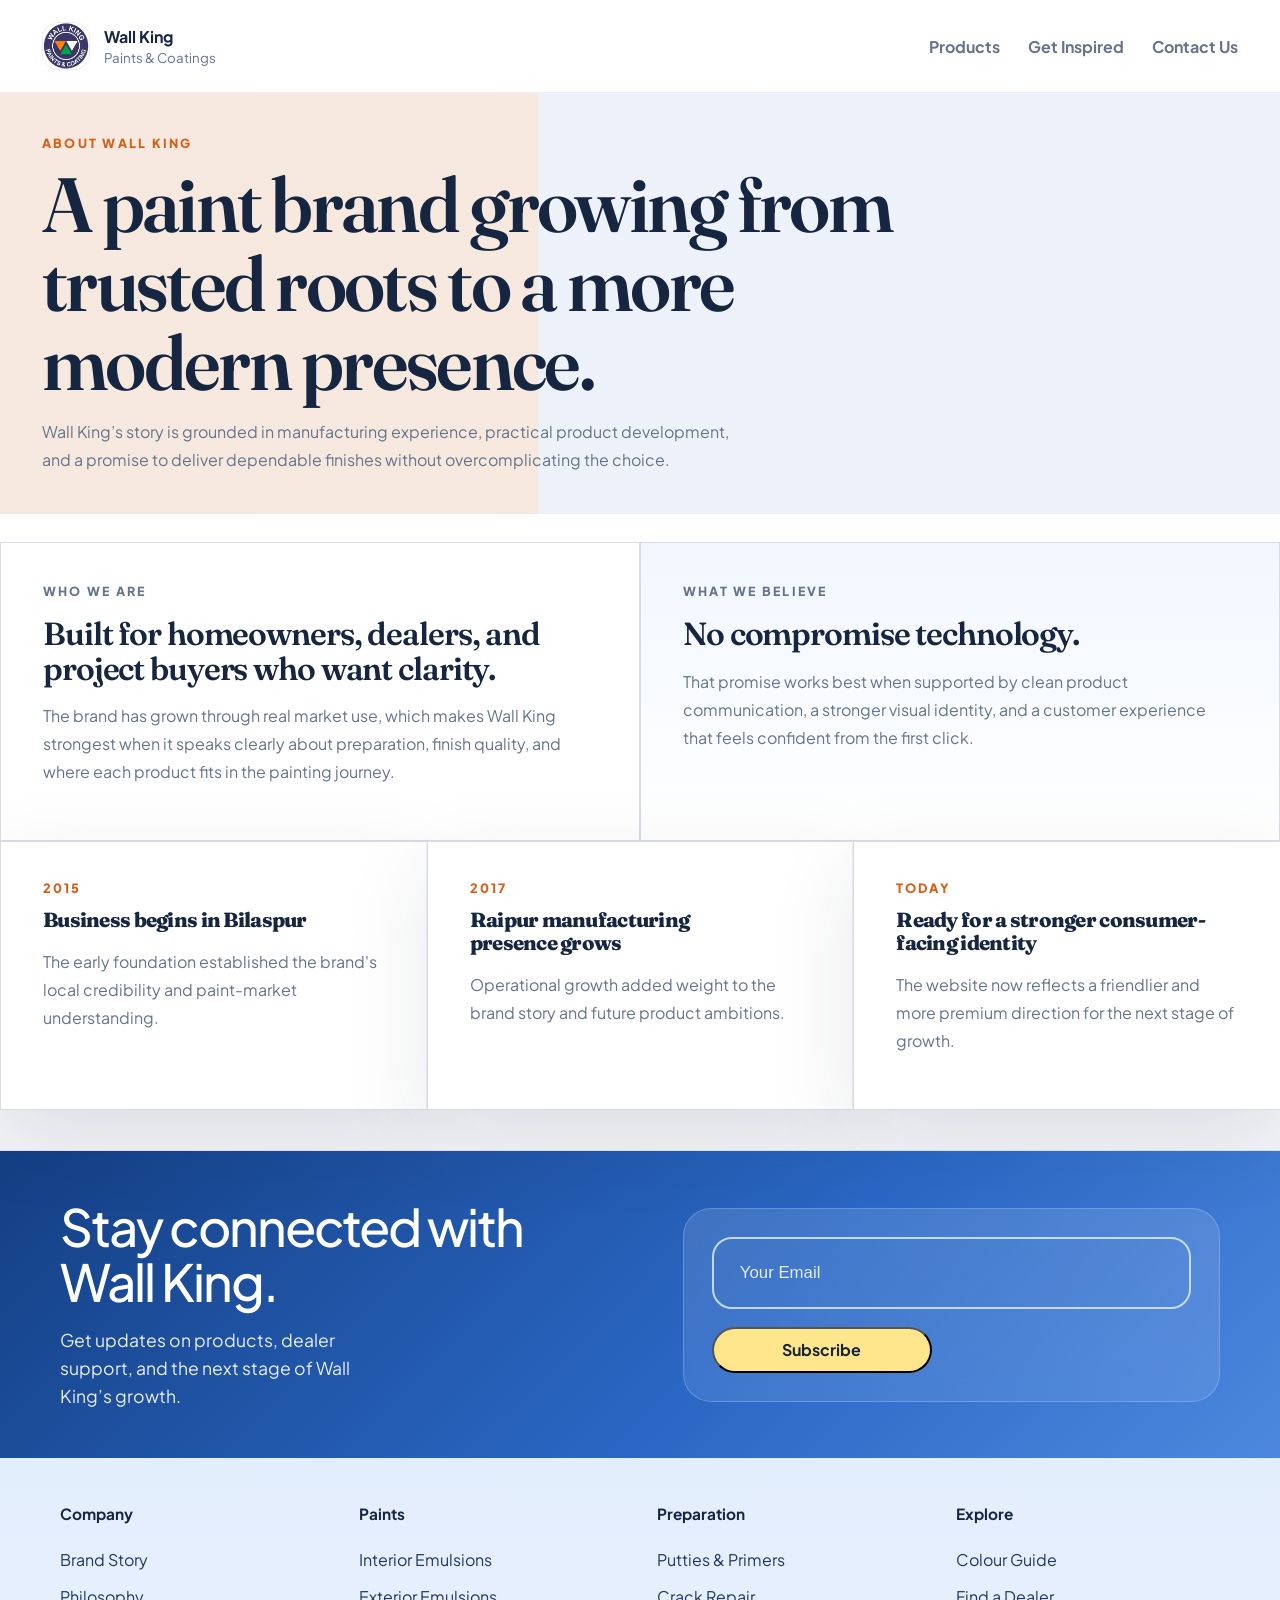
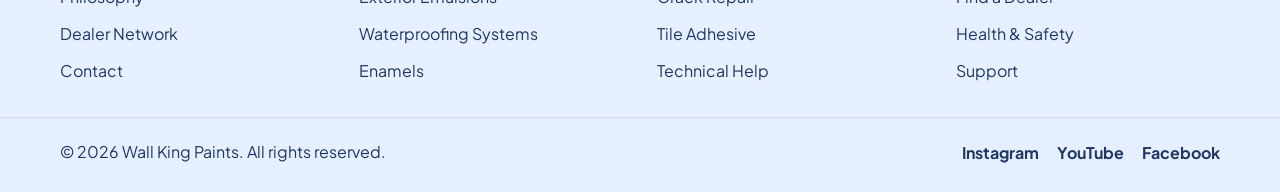
==== commit 9199789a: "demo" ====
--- a/about.html
+++ b/about.html
@@ -12,18 +12,12 @@
 </head>
 <body data-page="about">
   <div class="page-shell">
-    <header class="topbar">
-      <p>Built on local manufacturing roots and practical paint knowledge.</p>
-      <div class="topbar__actions">
-        <a href="products.html">View range</a>
-        <a href="contact.html">Contact team</a>
-      </div>
-    </header>
-
     <div class="page-frame">
       <header class="site-header">
         <a class="brand" href="index.html" aria-label="Wall King home">
-          <span class="brand__mark">WK</span>
+          <span class="brand__mark brand__mark--image">
+            <img src="assets/images/logo.jpeg" alt="Wall King logo">
+          </span>
           <span class="brand__text">
             <strong>Wall King</strong>
             <small>Paints & Coatings</small>
@@ -35,13 +29,38 @@
         </button>
 
         <nav class="site-nav" id="siteNav">
-          <a href="index.html" data-nav="home">Home</a>
-          <a href="products.html" data-nav="products">Products</a>
-          <a href="about.html" data-nav="about">About</a>
-          <a href="contact.html" data-nav="contact">Contact</a>
+          <div class="nav-mega">
+            <a href="products.html" data-nav="products">Products</a>
+            <div class="nav-mega__panel">
+              <a class="nav-mega__item" href="products.html?filter=interior">
+                <img src="assets/images/interior-silky-shiny.jpeg" alt="Interior Paints">
+                <span>Interior Paints</span>
+              </a>
+              <a class="nav-mega__item" href="products.html?filter=exterior">
+                <img src="assets/images/exterior-perfect.jpeg" alt="Exterior Paints">
+                <span>Exterior Paints</span>
+              </a>
+              <a class="nav-mega__item" href="products.html?filter=waterproofing">
+                <img src="assets/images/elasto-shield.jpeg" alt="Waterproofing">
+                <span>Waterproofing Systems</span>
+              </a>
+              <a class="nav-mega__item" href="products.html?filter=preparation">
+                <img src="assets/images/prince-primer.jpeg" alt="Primers and Putties">
+                <span>Putties & Primers</span>
+              </a>
+              <a class="nav-mega__item" href="products.html?filter=specialty">
+                <img src="assets/images/prince-enamel-can.jpeg" alt="Enamels">
+                <span>Enamels</span>
+              </a>
+              <a class="nav-mega__item" href="products.html?filter=specialty">
+                <img src="assets/images/tile-adhesive.jpeg" alt="Other Products">
+                <span>Other Products</span>
+              </a>
+            </div>
+          </div>
+          <a href="index.html#colour-guide" data-nav="home">Get Inspired</a>
+          <a href="contact.html" data-nav="contact">Contact Us</a>
         </nav>
-
-        <a class="header-cta" href="contact.html">Talk to an expert</a>
       </header>
 
       <main>
@@ -92,15 +111,56 @@
       </main>
     </div>
 
-    <footer class="site-footer">
-      <div>
-        <strong>Wall King Paints</strong>
-        <p>Better walls begin with the right system, the right advice, and the confidence to choose well.</p>
+    <footer class="site-footer site-footer--indigo">
+      <section class="footer-newsletter">
+        <div class="footer-newsletter__copy">
+          <h2>Stay connected with Wall King.</h2>
+          <p>Get updates on products, dealer support, and the next stage of Wall King’s growth.</p>
+        </div>
+        <form class="footer-newsletter__form">
+          <input type="email" placeholder="Your Email">
+          <button class="button" type="button">Subscribe</button>
+        </form>
+      </section>
+
+      <div class="site-footer__grid">
+        <div class="site-footer__column">
+          <strong>Company</strong>
+          <a href="about.html">Brand Story</a>
+          <a href="about.html">Philosophy</a>
+          <a href="contact.html">Dealer Network</a>
+          <a href="contact.html">Contact</a>
+        </div>
+        <div class="site-footer__column">
+          <strong>Paints</strong>
+          <a href="products.html?filter=interior">Interior Emulsions</a>
+          <a href="products.html?filter=exterior">Exterior Emulsions</a>
+          <a href="products.html?filter=waterproofing">Waterproofing Systems</a>
+          <a href="products.html?filter=specialty">Enamels</a>
+        </div>
+        <div class="site-footer__column">
+          <strong>Preparation</strong>
+          <a href="products.html?filter=preparation">Putties & Primers</a>
+          <a href="products.html?filter=preparation">Crack Repair</a>
+          <a href="products.html?filter=specialty">Tile Adhesive</a>
+          <a href="contact.html">Technical Help</a>
+        </div>
+        <div class="site-footer__column">
+          <strong>Explore</strong>
+          <a href="index.html#colour-guide">Colour Guide</a>
+          <a href="contact.html">Find a Dealer</a>
+          <a href="health.html">Health & Safety</a>
+          <a href="contact.html">Support</a>
+        </div>
       </div>
-      <div class="site-footer__links">
-        <a href="index.html">Home</a>
-        <a href="products.html">Products</a>
-        <a href="contact.html">Contact</a>
+
+      <div class="site-footer__bottom">
+        <p>&copy; 2026 Wall King Paints. All rights reserved.</p>
+        <div class="site-footer__socials">
+          <a href="contact.html">Instagram</a>
+          <a href="contact.html">YouTube</a>
+          <a href="contact.html">Facebook</a>
+        </div>
       </div>
     </footer>
   </div>
--- a/styles.css
+++ b/styles.css
@@ -1,18 +1,18 @@
 :root {
-  --bg: #f5f7fb;
-  --bg-soft: #eef3fa;
+  --bg: #f3f4f8;
+  --bg-soft: #eef0f5;
   --surface: #ffffff;
-  --surface-alt: #f8fbff;
-  --line: #d8e0ec;
-  --text: #17304c;
-  --muted: #5d7189;
-  --brand: #ff8f1f;
-  --brand-deep: #f26b1d;
-  --brand-soft: #fff1df;
-  --sky: #d7efff;
-  --navy: #10324d;
-  --mint: #dbeee5;
-  --shadow: 0 22px 60px rgba(27, 54, 84, 0.1);
+  --surface-alt: #f7f8fc;
+  --line: #d9dbe6;
+  --text: #172640;
+  --muted: #65748b;
+  --brand: #f27c1f;
+  --brand-deep: #d85d16;
+  --brand-soft: #fff0e2;
+  --sky: #d8e7ff;
+  --navy: #16253f;
+  --mint: #dceadf;
+  --shadow: 0 26px 80px rgba(25, 39, 66, 0.1);
   --radius-xl: 36px;
   --radius-lg: 28px;
   --radius-md: 20px;
@@ -34,9 +34,9 @@
   font-family: "Plus Jakarta Sans", sans-serif;
   color: var(--text);
   background:
-    radial-gradient(circle at top left, rgba(255, 143, 31, 0.12), transparent 22%),
-    radial-gradient(circle at 88% 0%, rgba(109, 188, 255, 0.18), transparent 24%),
-    linear-gradient(180deg, #f7faff 0%, #f2f6fb 50%, #eef3fa 100%);
+    radial-gradient(circle at 10% 8%, rgba(242, 124, 31, 0.18), transparent 22%),
+    radial-gradient(circle at 90% 6%, rgba(123, 162, 255, 0.18), transparent 26%),
+    linear-gradient(180deg, #f7f7fa 0%, #f0f2f7 48%, #ebedf4 100%);
 }
 
 img {
@@ -125,6 +125,19 @@
   color: #fff;
   font-weight: 800;
   letter-spacing: 0.08em;
+  overflow: hidden;
+}
+
+.brand__mark--image {
+  padding: 0;
+  background: #fff;
+  border: 1px solid rgba(22, 37, 63, 0.08);
+}
+
+.brand__mark--image img {
+  width: 100%;
+  height: 100%;
+  object-fit: cover;
 }
 
 .brand__text strong,
@@ -212,11 +225,885 @@
   margin-bottom: 28px;
 }
 
+.home-main {
+  display: grid;
+  gap: 30px;
+}
+
+.reel-hero {
+  position: relative;
+  overflow: hidden;
+  padding: 34px;
+  border: 1px solid rgba(22, 37, 63, 0.08);
+  border-radius: 44px;
+  background:
+    radial-gradient(circle at 12% 20%, rgba(242, 124, 31, 0.18), transparent 28%),
+    radial-gradient(circle at 82% 16%, rgba(115, 168, 255, 0.16), transparent 30%),
+    linear-gradient(145deg, rgba(255, 247, 241, 0.98), rgba(239, 243, 251, 0.98));
+  box-shadow: var(--shadow);
+}
+
+.reel-hero__backdrop {
+  position: absolute;
+  inset: 0;
+  background-image:
+    linear-gradient(rgba(22, 37, 63, 0.03) 1px, transparent 1px),
+    linear-gradient(90deg, rgba(22, 37, 63, 0.03) 1px, transparent 1px);
+  background-size: 34px 34px;
+  mask-image: radial-gradient(circle at center, black 38%, transparent 92%);
+  opacity: 0.6;
+}
+
+.reel-hero__copy,
+.reel-hero__stage {
+  position: relative;
+  z-index: 1;
+}
+
+.reel-hero {
+  display: grid;
+  grid-template-columns: minmax(0, 0.94fr) minmax(0, 1.06fr);
+  gap: 28px;
+  align-items: stretch;
+}
+
+.pulse-tag {
+  display: inline-flex;
+  align-items: center;
+  gap: 10px;
+  width: fit-content;
+  margin-bottom: 20px;
+  padding: 10px 14px;
+  border-radius: 999px;
+  background: rgba(255, 255, 255, 0.74);
+  border: 1px solid rgba(22, 37, 63, 0.08);
+}
+
+.pulse-tag span {
+  width: 10px;
+  height: 10px;
+  border-radius: 999px;
+  background: var(--brand);
+  box-shadow: 0 0 0 rgba(242, 124, 31, 0.6);
+  animation: pulseDot 1.8s infinite;
+}
+
+.pulse-tag p {
+  margin: 0;
+  font-size: 0.88rem;
+  font-weight: 700;
+  color: var(--navy);
+}
+
+@keyframes pulseDot {
+  0% {
+    box-shadow: 0 0 0 0 rgba(242, 124, 31, 0.55);
+  }
+  70% {
+    box-shadow: 0 0 0 12px rgba(242, 124, 31, 0);
+  }
+  100% {
+    box-shadow: 0 0 0 0 rgba(242, 124, 31, 0);
+  }
+}
+
+.hero-signal-grid {
+  display: grid;
+  gap: 14px;
+}
+
+.hero-signal-grid article {
+  padding: 18px 20px;
+  border-radius: 22px;
+  background: rgba(255, 255, 255, 0.76);
+  border: 1px solid rgba(22, 37, 63, 0.08);
+  box-shadow: var(--shadow);
+}
+
+.hero-signal-grid strong {
+  display: block;
+  margin-bottom: 8px;
+}
+
+.hero-signal-grid span {
+  color: var(--muted);
+  line-height: 1.6;
+}
+
+.reel-hero__stage {
+  position: relative;
+  display: grid;
+  gap: 20px;
+  padding: 26px;
+  border-radius: 38px;
+  background:
+    linear-gradient(145deg, rgba(255, 246, 236, 0.82), rgba(240, 245, 255, 0.92)),
+    var(--surface);
+  border: 1px solid rgba(22, 37, 63, 0.08);
+}
+
+.reel-hero__glow {
+  position: absolute;
+  border-radius: 999px;
+  filter: blur(14px);
+  opacity: 0.9;
+}
+
+.reel-hero__glow--orange {
+  top: -34px;
+  right: 40px;
+  width: 160px;
+  height: 160px;
+  background: radial-gradient(circle, rgba(242, 124, 31, 0.36), rgba(242, 124, 31, 0));
+}
+
+.reel-hero__glow--lime {
+  bottom: -20px;
+  left: -10px;
+  width: 180px;
+  height: 180px;
+  background: radial-gradient(circle, rgba(164, 223, 62, 0.28), rgba(164, 223, 62, 0));
+}
+
+.hero-product-frame,
+.hero-film-cards {
+  position: relative;
+  z-index: 1;
+}
+
+.hero-product-frame {
+  padding: 20px;
+  border-radius: 30px;
+  background: rgba(255, 255, 255, 0.86);
+  border: 1px solid rgba(22, 37, 63, 0.08);
+}
+
+.hero-product-frame__meta {
+  display: flex;
+  justify-content: space-between;
+  gap: 12px;
+  align-items: center;
+  margin-bottom: 14px;
+}
+
+.hero-product-frame__meta span,
+.hero-product-frame__meta a {
+  font-size: 0.84rem;
+  font-weight: 800;
+}
+
+.hero-product-frame__meta span {
+  color: var(--navy);
+  letter-spacing: 0.14em;
+  text-transform: uppercase;
+}
+
+.hero-product-frame__meta a {
+  color: var(--brand-deep);
+}
+
+.hero-film-cards {
+  display: grid;
+  grid-template-columns: repeat(2, minmax(0, 1fr));
+  gap: 16px;
+}
+
+.hero-film-card {
+  min-height: 170px;
+  padding: 24px;
+  border-radius: 28px;
+}
+
+.hero-film-card span {
+  display: inline-block;
+  margin-bottom: 10px;
+  font-size: 0.76rem;
+  font-weight: 800;
+  letter-spacing: 0.16em;
+  text-transform: uppercase;
+}
+
+.hero-film-card--midnight {
+  color: #fff;
+  background: linear-gradient(145deg, #24375b, #304972);
+}
+
+.hero-film-card--sunset {
+  color: var(--navy);
+  background: linear-gradient(145deg, #ffe8bf, #ffd08b);
+}
+
+.motion-ribbon {
+  display: grid;
+  gap: 18px;
+}
+
+.motion-ribbon__head {
+  display: grid;
+  gap: 10px;
+}
+
+.motion-ribbon__head h2 {
+  max-width: 12ch;
+}
+
+.product-marquee {
+  overflow: hidden;
+  padding-bottom: 6px;
+}
+
+.product-marquee__track {
+  display: flex;
+  gap: 16px;
+  width: max-content;
+  animation: productScroll 30s linear infinite;
+}
+
+@keyframes productScroll {
+  from {
+    transform: translateX(0);
+  }
+  to {
+    transform: translateX(-50%);
+  }
+}
+
+.marquee-product-card {
+  width: 220px;
+  padding: 16px;
+  border-radius: 26px;
+  background: rgba(255, 255, 255, 0.86);
+  border: 1px solid rgba(22, 37, 63, 0.08);
+  box-shadow: var(--shadow);
+}
+
+.marquee-product-card__visual {
+  display: grid;
+  place-items: center;
+  min-height: 200px;
+  padding: 14px;
+  border-radius: 20px;
+  background: linear-gradient(180deg, rgba(255, 255, 255, 0.86), rgba(243, 246, 252, 0.9));
+}
+
+.marquee-product-card__visual img {
+  max-width: 100%;
+  max-height: 180px;
+  object-fit: contain;
+}
+
+.marquee-product-card__body {
+  padding: 14px 4px 2px;
+}
+
+.marquee-product-card__body span,
+.marquee-product-card__body strong {
+  display: block;
+}
+
+.marquee-product-card__body span {
+  color: var(--brand-deep);
+  font-size: 0.72rem;
+  font-weight: 800;
+  letter-spacing: 0.12em;
+  text-transform: uppercase;
+}
+
+.marquee-product-card__body strong {
+  margin-top: 8px;
+  font-size: 1rem;
+}
+
+.story-stack {
+  display: grid;
+  gap: 24px;
+}
+
+.story-stack__panel {
+  position: relative;
+  overflow: hidden;
+  padding: 30px;
+  border-radius: 36px;
+  border: 1px solid rgba(22, 37, 63, 0.08);
+  box-shadow: var(--shadow);
+}
+
+.story-stack__panel--navy {
+  background: linear-gradient(145deg, #1e2f4c, #283e63);
+  color: #fff;
+}
+
+.story-stack__panel--navy .eyebrow,
+.story-stack__panel--navy h2 {
+  color: #fff;
+}
+
+.story-stack__panel--light {
+  background:
+    linear-gradient(145deg, rgba(255, 246, 237, 0.96), rgba(242, 246, 255, 0.98)),
+    var(--surface);
+}
+
+.story-stack__panel--glass {
+  background:
+    linear-gradient(145deg, rgba(255, 255, 255, 0.8), rgba(243, 246, 252, 0.96)),
+    var(--surface);
+}
+
+.colour-guide {
+  display: grid;
+  gap: 18px;
+}
+
+.colour-guide__tabs {
+  display: flex;
+  gap: 12px;
+  flex-wrap: wrap;
+}
+
+.guide-tab {
+  min-height: 46px;
+  padding: 0 18px;
+  border-radius: 999px;
+  border: 1px solid rgba(22, 37, 63, 0.08);
+  background: rgba(255, 255, 255, 0.88);
+  color: var(--navy);
+  font-weight: 700;
+}
+
+.guide-tab.is-active {
+  background: var(--navy);
+  color: #fff;
+  border-color: transparent;
+}
+
+.colour-guide__panel {
+  display: grid;
+  grid-template-columns: minmax(0, 0.9fr) minmax(0, 1.1fr);
+  gap: 18px;
+  padding: 24px;
+  border-radius: 30px;
+  border: 1px solid rgba(22, 37, 63, 0.08);
+  background: rgba(255, 255, 255, 0.88);
+}
+
+.colour-guide__copy {
+  display: grid;
+  align-content: start;
+  gap: 12px;
+}
+
+.colour-guide__copy p {
+  margin: 0;
+  color: var(--muted);
+  line-height: 1.75;
+}
+
+.colour-guide__swatches {
+  display: grid;
+  grid-template-columns: repeat(3, minmax(0, 1fr));
+  gap: 14px;
+}
+
+.guide-swatch {
+  overflow: hidden;
+  border-radius: 20px;
+  background: var(--surface-alt);
+}
+
+.guide-swatch__tone {
+  height: 100px;
+}
+
+.guide-swatch strong {
+  display: block;
+  padding: 14px 14px 16px;
+}
+
+.dealer-strip {
+  display: grid;
+  grid-template-columns: minmax(0, 1fr) auto;
+  gap: 20px;
+  align-items: center;
+}
+
+.dealer-strip__actions {
+  display: flex;
+  gap: 12px;
+  flex-wrap: wrap;
+}
+
+.hero--statement {
+  margin-bottom: 0;
+}
+
+.statement-grid {
+  display: grid;
+  grid-template-columns: minmax(0, 0.95fr) minmax(0, 1.05fr);
+  gap: 28px;
+  align-items: stretch;
+}
+
+.statement-copy,
+.statement-stage {
+  min-width: 0;
+}
+
+.statement-copy {
+  display: grid;
+  align-content: start;
+  padding: 28px 0 0;
+}
+
+.statement-lead {
+  max-width: 58ch;
+}
+
+.statement-metrics {
+  display: grid;
+  gap: 14px;
+}
+
+.statement-metrics article {
+  padding: 18px 20px;
+  border: 1px solid rgba(22, 37, 63, 0.08);
+  border-radius: 22px;
+  background: rgba(255, 255, 255, 0.72);
+  box-shadow: var(--shadow);
+}
+
+.statement-metrics strong {
+  display: block;
+  margin-bottom: 8px;
+}
+
+.statement-metrics span {
+  color: var(--muted);
+  line-height: 1.6;
+}
+
+.statement-stage {
+  position: relative;
+  display: grid;
+  gap: 18px;
+  padding: 28px;
+  overflow: hidden;
+  border: 1px solid rgba(22, 37, 63, 0.08);
+  border-radius: 42px;
+  background:
+    linear-gradient(145deg, rgba(255, 245, 236, 0.92), rgba(235, 241, 255, 0.96)),
+    var(--surface);
+  box-shadow: var(--shadow);
+}
+
+.floating-orb {
+  position: absolute;
+  border-radius: 999px;
+  filter: blur(4px);
+  opacity: 0.7;
+}
+
+.floating-orb--orange {
+  top: -36px;
+  right: 110px;
+  width: 140px;
+  height: 140px;
+  background: radial-gradient(circle, rgba(242, 124, 31, 0.42), rgba(242, 124, 31, 0));
+}
+
+.floating-orb--blue {
+  bottom: -40px;
+  left: -10px;
+  width: 180px;
+  height: 180px;
+  background: radial-gradient(circle, rgba(130, 164, 255, 0.36), rgba(130, 164, 255, 0));
+}
+
+.mood-card {
+  position: relative;
+  z-index: 1;
+  padding: 22px;
+  border-radius: 30px;
+  border: 1px solid rgba(22, 37, 63, 0.08);
+  background: rgba(255, 255, 255, 0.78);
+}
+
+.mood-card__header {
+  display: flex;
+  justify-content: space-between;
+  gap: 12px;
+  align-items: center;
+  margin-bottom: 16px;
+}
+
+.mood-card__header span,
+.mood-card__header a {
+  font-size: 0.85rem;
+  font-weight: 700;
+}
+
+.mood-card__header span {
+  color: var(--navy);
+  letter-spacing: 0.12em;
+  text-transform: uppercase;
+}
+
+.mood-card__header a {
+  color: var(--brand-deep);
+}
+
+.mini-editorial {
+  position: relative;
+  z-index: 1;
+  display: grid;
+  grid-template-columns: repeat(2, minmax(0, 1fr));
+  gap: 18px;
+}
+
+.mini-editorial__card {
+  min-height: 180px;
+  padding: 24px;
+  border-radius: 28px;
+}
+
+.mini-editorial__card span {
+  display: inline-block;
+  margin-bottom: 12px;
+  font-size: 0.76rem;
+  font-weight: 800;
+  letter-spacing: 0.16em;
+  text-transform: uppercase;
+}
+
+.mini-editorial__card--dark {
+  color: #fff;
+  background: linear-gradient(145deg, #1d2f4d, #2d4164);
+}
+
+.mini-editorial__card--light {
+  color: var(--navy);
+  background: linear-gradient(145deg, #fff0d3, #ffd69f);
+}
+
+.marquee-band {
+  display: grid;
+  grid-template-columns: auto 1fr;
+  gap: 22px;
+  align-items: center;
+}
+
+.marquee-band__copy h2 {
+  max-width: 9ch;
+}
+
+.marquee-track {
+  display: flex;
+  gap: 14px;
+  flex-wrap: wrap;
+  justify-content: flex-end;
+}
+
+.marquee-track span {
+  display: inline-flex;
+  align-items: center;
+  min-height: 44px;
+  padding: 0 18px;
+  border-radius: 999px;
+  background: var(--navy);
+  color: #fff;
+  font-size: 0.9rem;
+  font-weight: 700;
+}
+
+.immersive-grid {
+  display: grid;
+  grid-template-columns: minmax(0, 0.88fr) minmax(0, 1.12fr);
+  gap: 28px;
+}
+
+.immersive-panel {
+  padding: 30px;
+  border: 1px solid rgba(22, 37, 63, 0.08);
+  border-radius: 34px;
+  box-shadow: var(--shadow);
+}
+
+.immersive-panel--rooms {
+  background: linear-gradient(145deg, #182740, #2a4062);
+  color: #fff;
+}
+
+.immersive-panel--rooms .eyebrow,
+.immersive-panel--rooms .immersive-panel__intro p,
+.immersive-panel--rooms .room-chip {
+  color: #fff;
+}
+
+.immersive-panel--rooms .immersive-panel__intro h2 {
+  color: #fff;
+}
+
+.immersive-panel--palette {
+  background:
+    linear-gradient(145deg, rgba(255, 244, 235, 0.96), rgba(244, 247, 255, 0.96)),
+    var(--surface);
+}
+
+.immersive-panel__intro {
+  display: grid;
+  gap: 12px;
+  margin-bottom: 22px;
+}
+
+.immersive-panel__intro h2 {
+  max-width: 12ch;
+}
+
+.room-chips--large {
+  display: grid;
+  grid-template-columns: repeat(2, minmax(0, 1fr));
+}
+
+.room-chip--large {
+  justify-content: flex-start;
+  min-height: 58px;
+  padding: 0 18px;
+  font-size: 1rem;
+  border-color: rgba(255, 255, 255, 0.18);
+  background: rgba(255, 255, 255, 0.06);
+}
+
+.swatch-grid--editorial {
+  grid-template-columns: repeat(2, minmax(0, 1fr));
+}
+
+.swatch-grid--editorial .swatch-card {
+  background: rgba(255, 255, 255, 0.82);
+}
+
+.spotlight-section {
+  background:
+    linear-gradient(145deg, rgba(255, 255, 255, 0.7), rgba(247, 249, 253, 0.92)),
+    var(--surface);
+}
+
+.system-grid {
+  display: grid;
+  grid-template-columns: repeat(3, minmax(0, 1fr));
+  gap: 18px;
+}
+
+.system-card {
+  padding: 24px;
+  border: 1px solid rgba(22, 37, 63, 0.08);
+  border-radius: 28px;
+  background: rgba(255, 255, 255, 0.9);
+  box-shadow: var(--shadow);
+}
+
+.system-card__step {
+  display: inline-block;
+  margin-bottom: 14px;
+  color: var(--brand-deep);
+  font-size: 0.86rem;
+  font-weight: 800;
+  letter-spacing: 0.18em;
+}
+
+.system-card h3 {
+  margin-bottom: 12px;
+}
+
+.system-card p {
+  margin: 0;
+  color: var(--muted);
+  line-height: 1.75;
+}
+
+.featured-band--bold,
+.advice-layout--editorial,
+.cta-slab--immersive {
+  background:
+    linear-gradient(145deg, rgba(255, 255, 255, 0.76), rgba(244, 247, 252, 0.94)),
+    var(--surface);
+}
+
+.featured-showcase--bold {
+  grid-template-columns: minmax(0, 1.25fr) repeat(2, minmax(0, 0.875fr));
+}
+
+.advice-grid--editorial {
+  grid-template-columns: repeat(3, minmax(0, 1fr));
+}
+
+.trust-band--premium article {
+  background:
+    linear-gradient(145deg, rgba(255, 255, 255, 0.88), rgba(248, 249, 253, 0.92)),
+    var(--surface);
+}
+
+.brand-hero {
+  display: grid;
+  grid-template-columns: minmax(0, 0.95fr) minmax(0, 1.05fr);
+  gap: 28px;
+  padding: 34px;
+  border: 1px solid rgba(22, 37, 63, 0.08);
+  border-radius: 40px;
+  background:
+    linear-gradient(145deg, rgba(255, 247, 241, 0.95), rgba(241, 245, 253, 0.98)),
+    var(--surface);
+  box-shadow: var(--shadow);
+}
+
+.brand-hero__copy,
+.brand-hero__visual,
+.category-grid > *,
+.discovery-hub > * {
+  min-width: 0;
+}
+
+.brand-hero__copy {
+  display: grid;
+  align-content: start;
+  padding-top: 8px;
+}
+
+.brand-hero__panel {
+  padding: 24px;
+  border-radius: 32px;
+  background: rgba(255, 255, 255, 0.84);
+  border: 1px solid rgba(22, 37, 63, 0.08);
+  box-shadow: var(--shadow);
+}
+
+.brand-hero__panel-head {
+  display: flex;
+  justify-content: space-between;
+  gap: 12px;
+  align-items: center;
+  margin-bottom: 16px;
+}
+
+.brand-hero__panel-head span,
+.brand-hero__panel-head a {
+  font-size: 0.84rem;
+  font-weight: 800;
+}
+
+.brand-hero__panel-head span {
+  color: var(--navy);
+  letter-spacing: 0.14em;
+  text-transform: uppercase;
+}
+
+.brand-hero__panel-head a {
+  color: var(--brand-deep);
+}
+
+.hero-info-strip {
+  display: grid;
+  gap: 14px;
+}
+
+.hero-info-strip article {
+  padding: 18px 20px;
+  border-radius: 22px;
+  background: rgba(255, 255, 255, 0.76);
+  border: 1px solid rgba(22, 37, 63, 0.08);
+  box-shadow: var(--shadow);
+}
+
+.hero-info-strip strong {
+  display: block;
+  margin-bottom: 8px;
+}
+
+.hero-info-strip span {
+  color: var(--muted);
+  line-height: 1.6;
+}
+
+.category-showcase,
+.discovery-hub {
+  display: grid;
+  gap: 18px;
+}
+
+.category-grid {
+  display: grid;
+  grid-template-columns: repeat(4, minmax(0, 1fr));
+  gap: 18px;
+}
+
+.category-card {
+  overflow: hidden;
+  border-radius: 28px;
+  border: 1px solid rgba(22, 37, 63, 0.08);
+  background: rgba(255, 255, 255, 0.88);
+  box-shadow: var(--shadow);
+}
+
+.category-card__visual {
+  display: grid;
+  place-items: center;
+  min-height: 220px;
+  padding: 18px;
+  background: linear-gradient(180deg, rgba(255, 255, 255, 0.94), rgba(243, 246, 251, 0.9));
+}
+
+.category-card__visual img {
+  max-width: 100%;
+  max-height: 190px;
+  object-fit: contain;
+}
+
+.category-card__body {
+  display: grid;
+  align-content: start;
+  gap: 10px;
+  padding: 20px;
+}
+
+.category-card__body p {
+  margin: 0;
+  color: var(--muted);
+  line-height: 1.75;
+}
+
+.discovery-hub {
+  grid-template-columns: repeat(2, minmax(0, 1fr));
+  gap: 20px;
+}
+
+.discovery-hub__rooms,
+.discovery-hub__system {
+  padding: 28px;
+  border-radius: 36px;
+  border: 1px solid rgba(22, 37, 63, 0.08);
+  box-shadow: var(--shadow);
+}
+
+.discovery-hub__rooms {
+  background: linear-gradient(145deg, #1e2f4c, #283e63);
+  color: #fff;
+}
+
+.discovery-hub__rooms .eyebrow,
+.discovery-hub__rooms h2 {
+  color: #fff;
+}
+
+.discovery-hub__system {
+  background:
+    linear-gradient(145deg, rgba(255, 246, 237, 0.96), rgba(242, 246, 255, 0.98)),
+    var(--surface);
+}
+
 .hero--home {
   display: grid;
-  grid-template-columns: minmax(0, 0.95fr) minmax(0, 1.05fr);
-  gap: 24px;
-  align-items: stretch;
+  grid-template-columns: minmax(0, 1fr) minmax(0, 1fr);
+  gap: 28px;
+  align-items: start;
 }
 
 .topbar > *,
@@ -245,24 +1132,26 @@
 h2,
 h3 {
   margin: 0;
-  font-family: "Fraunces", serif;
-  line-height: 1.02;
-  letter-spacing: -0.04em;
-  text-wrap: balance;
+  font-family: "Plus Jakarta Sans", sans-serif;
+  line-height: 1.08;
+  letter-spacing: -0.045em;
+  text-wrap: pretty;
 }
 
 h1 {
-  font-size: clamp(3.1rem, 7vw, 6.2rem);
-  max-width: 10ch;
-  overflow-wrap: anywhere;
+  font-size: clamp(2.7rem, 5vw, 4.8rem);
+  font-weight: 600;
+  max-width: 16ch;
 }
 
 h2 {
-  font-size: clamp(2rem, 4vw, 3.8rem);
+  font-size: clamp(1.75rem, 2.8vw, 2.7rem);
+  font-weight: 600;
 }
 
 h3 {
-  font-size: clamp(1.35rem, 2vw, 1.9rem);
+  font-size: clamp(1.2rem, 1.6vw, 1.55rem);
+  font-weight: 600;
 }
 
 .lead,
@@ -280,7 +1169,10 @@
 }
 
 .hero__copy {
-  padding: 28px 0 0;
+  display: grid;
+  align-content: start;
+  gap: 0;
+  padding: 20px 0 0;
 }
 
 .hero__actions,
@@ -347,9 +1239,10 @@
 
 .hero-panel {
   display: grid;
-  grid-template-columns: minmax(0, 1fr) 260px;
-  gap: 18px;
-  padding: 26px;
+  grid-template-columns: minmax(0, 1.15fr) minmax(240px, 0.85fr);
+  gap: 22px;
+  align-items: stretch;
+  padding: 28px;
   border-radius: var(--radius-xl);
   background:
     linear-gradient(135deg, rgba(255, 143, 31, 0.08), rgba(215, 239, 255, 0.4)),
@@ -366,26 +1259,53 @@
 }
 
 .hero-panel__content h2 {
-  max-width: 10ch;
+  max-width: 8ch;
+}
+
+.hero-panel__content {
+  display: grid;
+  align-content: start;
+  gap: 10px;
 }
 
 .hero-panel__product {
   display: grid;
+  align-items: stretch;
 }
 
 .signature-card {
   display: grid;
-  align-content: center;
+  align-content: start;
   justify-items: center;
   gap: 18px;
   min-height: 100%;
-  padding: 20px;
+  padding: 22px;
   border-radius: 28px;
   background: rgba(255, 255, 255, 0.78);
+  text-align: center;
+}
+
+.signature-card--hero {
+  grid-template-columns: minmax(0, 180px) minmax(0, 1fr);
+  align-items: center;
+  text-align: left;
+}
+
+.signature-card__visual {
+  display: grid;
+  place-items: center;
+  min-height: 220px;
+  border-radius: 24px;
+  background: linear-gradient(180deg, rgba(255, 255, 255, 0.92), rgba(245, 247, 252, 0.9));
+}
+
+.signature-card__content {
+  display: grid;
+  align-content: start;
 }
 
 .signature-card img {
-  max-height: 240px;
+  max-height: 220px;
   object-fit: contain;
   filter: drop-shadow(0 28px 34px rgba(15, 36, 56, 0.24));
 }
@@ -396,12 +1316,12 @@
 
 .signature-card h3 {
   margin-bottom: 10px;
-  text-align: center;
+  text-align: inherit;
 }
 
 .signature-card p {
   margin: 0;
-  text-align: center;
+  text-align: inherit;
 }
 
 .hero-grid {
@@ -411,7 +1331,7 @@
 }
 
 .hero-mini-card {
-  min-height: 220px;
+  min-height: 180px;
   padding: 24px;
   border-radius: var(--radius-lg);
   color: var(--navy);
@@ -475,24 +1395,47 @@
   display: grid;
   grid-template-columns: repeat(2, minmax(0, 1fr));
   gap: 18px;
+  align-items: stretch;
+}
+
+.discovery-grid {
+  grid-template-columns: 1fr;
 }
 
 .discovery-card {
+  display: grid;
+  align-content: start;
   padding: 26px;
   border-radius: var(--radius-lg);
+  height: 100%;
 }
 
 .discovery-card--wide {
   display: grid;
-  grid-template-columns: minmax(0, 1fr) 360px;
+  grid-template-columns: minmax(0, 1.2fr) minmax(260px, 0.8fr);
   gap: 20px;
-  align-items: center;
+  align-items: start;
+}
+
+.discovery-card--wide > :first-child {
+  display: grid;
+  align-content: start;
+  gap: 12px;
+}
+
+.discovery-card--wide h2 {
+  max-width: 13ch;
+}
+
+.discovery-grid > .discovery-card:last-child {
+  max-width: 760px;
 }
 
 .swatch-grid {
   display: grid;
   grid-template-columns: repeat(2, minmax(0, 1fr));
   gap: 14px;
+  align-content: start;
 }
 
 .swatch-card {
@@ -526,7 +1469,7 @@
 }
 
 .section-heading h2 {
-  max-width: 13ch;
+  max-width: 20ch;
 }
 
 .featured-showcase,
@@ -541,12 +1484,16 @@
 .catalog-grid,
 .advice-grid {
   grid-template-columns: repeat(3, minmax(0, 1fr));
+  align-items: stretch;
 }
 
 .catalog-card {
+  display: grid;
+  grid-template-rows: auto 1fr;
   overflow: hidden;
   border-radius: var(--radius-lg);
   transition: transform 160ms ease, box-shadow 160ms ease;
+  height: 100%;
 }
 
 .catalog-card__media,
@@ -555,20 +1502,20 @@
   place-items: center;
   min-height: 260px;
   padding: 24px;
-  background:
-    radial-gradient(circle at top, rgba(255, 255, 255, 0.74), transparent 40%),
-    linear-gradient(180deg, rgba(255, 143, 31, 0.06), rgba(215, 239, 255, 0.24));
+  background: var(--media-surface, linear-gradient(180deg, #eef3fb 0%, #eef3fb 100%));
 }
 
 .catalog-card__media img,
 .showcase-card__media img {
   max-height: 220px;
   object-fit: contain;
-  filter: drop-shadow(0 26px 36px rgba(16, 50, 77, 0.22));
+  filter: drop-shadow(0 22px 32px var(--media-shadow, rgba(16, 50, 77, 0.14)));
 }
 
 .catalog-card__body,
 .showcase-card__body {
+  display: grid;
+  align-content: start;
   padding: 22px;
 }
 
@@ -604,11 +1551,13 @@
 
 .showcase-card {
   display: grid;
+  grid-template-rows: auto 1fr;
   overflow: hidden;
   border: 1px solid var(--line);
   border-radius: var(--radius-lg);
   background: var(--surface);
   box-shadow: var(--shadow);
+  height: 100%;
 }
 
 .showcase-card--primary {
@@ -641,8 +1590,11 @@
 }
 
 .advice-card {
+  display: grid;
+  align-content: start;
   padding: 22px;
   border-radius: 24px;
+  height: 100%;
 }
 
 .advice-card__tag {
@@ -719,7 +1671,7 @@
 }
 
 .product-hero__copy h1 {
-  max-width: 8ch;
+  max-width: 14ch;
 }
 
 .product-visual-card {
@@ -729,16 +1681,14 @@
   padding: 26px;
   border: 1px solid var(--line);
   border-radius: var(--radius-xl);
-  background:
-    radial-gradient(circle at top, rgba(255, 255, 255, 0.86), transparent 38%),
-    linear-gradient(180deg, rgba(255, 143, 31, 0.08), rgba(215, 239, 255, 0.24));
+  background: var(--product-visual-surface, linear-gradient(180deg, #eef3fb 0%, #eef3fb 100%));
   box-shadow: var(--shadow);
 }
 
 .product-visual-card img {
   max-height: 360px;
   object-fit: contain;
-  filter: drop-shadow(0 32px 42px rgba(16, 50, 77, 0.22));
+  filter: drop-shadow(0 24px 34px var(--product-visual-shadow, rgba(16, 50, 77, 0.14)));
 }
 
 .detail-panel,
@@ -885,6 +1835,15 @@
 }
 
 @media (max-width: 1120px) {
+  .brand-hero,
+  .category-grid,
+  .discovery-hub,
+  .reel-hero,
+  .statement-grid,
+  .immersive-grid,
+  .marquee-band,
+  .colour-guide__panel,
+  .dealer-strip,
   .hero--home,
   .discovery-grid,
   .discovery-card--wide,
@@ -901,6 +1860,7 @@
     grid-template-columns: 1fr;
   }
 
+  .system-grid,
   .featured-showcase,
   .catalog-grid,
   .advice-grid {
@@ -944,14 +1904,37 @@
     display: none;
   }
 
+  .hero-film-cards,
+  .mini-editorial,
+  .room-chips--large,
+  .category-grid,
+  .colour-guide__swatches,
   .hero-panel,
   .hero-grid,
   .featured-showcase,
   .catalog-grid,
   .advice-grid,
   .swatch-grid,
-  .spec-grid {
+  .spec-grid,
+  .system-grid {
     grid-template-columns: 1fr;
+  }
+
+  .signature-card--hero {
+    grid-template-columns: 1fr;
+    text-align: center;
+  }
+
+  .product-marquee__track {
+    animation-duration: 36s;
+  }
+
+  .hero-panel {
+    grid-template-columns: 1fr;
+  }
+
+  .marquee-track {
+    justify-content: flex-start;
   }
 
   h1,
@@ -972,6 +1955,10 @@
   }
 
   .section-block,
+  .brand-hero,
+  .reel-hero,
+  .statement-stage,
+  .immersive-panel,
   .hero-panel,
   .catalog-card,
   .detail-panel,
@@ -997,6 +1984,10 @@
     font-size: clamp(2.2rem, 10vw, 2.9rem);
   }
 
+  .hero-mini-card {
+    min-height: 150px;
+  }
+
   .hero__actions,
   .cta-slab__actions,
   .contact-stack {
@@ -1008,3 +1999,2713 @@
     align-items: flex-start;
   }
 }
+
+/* Indigo-inspired homepage reset */
+h1,
+h2,
+h3 {
+  font-family: "Fraunces", serif;
+  letter-spacing: -0.035em;
+}
+
+h1 {
+  font-size: clamp(2.4rem, 4vw, 4.1rem);
+  font-weight: 600;
+  line-height: 1.03;
+  max-width: 12ch;
+}
+
+h2 {
+  font-size: clamp(1.7rem, 2.5vw, 2.7rem);
+  font-weight: 600;
+  line-height: 1.08;
+}
+
+h3 {
+  font-size: clamp(1.2rem, 1.6vw, 1.7rem);
+  font-weight: 800;
+  line-height: 1.12;
+}
+
+.site-header {
+  border-radius: 22px;
+  padding: 14px 18px;
+}
+
+.header-cta,
+.button {
+  min-height: 46px;
+}
+
+.home-main {
+  gap: 24px;
+}
+
+.section-block {
+  padding: 32px;
+  border-radius: 28px;
+  background: #fff;
+  border: 1px solid rgba(22, 37, 63, 0.08);
+  box-shadow: 0 18px 48px rgba(23, 38, 64, 0.08);
+}
+
+.section-heading--inline {
+  display: flex;
+  justify-content: space-between;
+  gap: 20px;
+  align-items: end;
+}
+
+.section-heading--inline h2 {
+  max-width: 18ch;
+}
+
+body[data-page="home"] .range-strip .section-heading--inline {
+  align-items: flex-start;
+  flex-direction: column;
+  gap: 14px;
+  margin-bottom: 18px;
+}
+
+body[data-page="home"] .range-strip .section-heading--inline h2,
+body[data-page="home"] .colour-guide-panel .section-heading--inline h2,
+body[data-page="home"] .inspiration-journal .section-heading--inline h2 {
+  max-width: 18ch;
+  font-family: "Plus Jakarta Sans", sans-serif;
+  font-size: clamp(1.95rem, 2.8vw, 2.7rem);
+  font-weight: 600;
+  letter-spacing: -0.045em;
+  line-height: 1.08;
+}
+
+body[data-page="home"] .range-strip .section-heading--inline .text-link {
+  align-self: flex-start;
+}
+
+body[data-page="home"] .home-section-intro {
+  align-items: flex-start;
+  flex-direction: column;
+  gap: 14px;
+}
+
+body[data-page="home"] .home-section-intro__copy {
+  display: grid;
+  gap: 12px;
+}
+
+body[data-page="home"] .home-section-intro__copy p:last-child {
+  max-width: 58ch;
+  margin: 0;
+  color: #5f6778;
+  font-size: 1rem;
+  line-height: 1.7;
+}
+
+body[data-page="home"] .colour-guide-panel .section-heading--inline,
+body[data-page="home"] .inspiration-journal .section-heading--inline {
+  margin-bottom: 18px;
+}
+
+.indigo-hero {
+  display: grid;
+  grid-template-columns: minmax(0, 0.92fr) minmax(0, 1.08fr);
+  gap: 28px;
+  padding: 34px;
+  border-radius: 28px;
+  border: 1px solid rgba(22, 37, 63, 0.08);
+  background:
+    linear-gradient(90deg, rgba(255, 250, 246, 0.98) 0%, rgba(255, 255, 255, 0.98) 46%, rgba(242, 246, 253, 0.98) 100%);
+  box-shadow: 0 20px 56px rgba(23, 38, 64, 0.08);
+}
+
+.indigo-hero__copy,
+.indigo-hero__stage {
+  min-width: 0;
+}
+
+.indigo-hero__copy {
+  display: grid;
+  align-content: start;
+}
+
+.indigo-hero .lead {
+  max-width: 56ch;
+}
+
+.hero-benefits {
+  display: grid;
+  grid-template-columns: repeat(3, minmax(0, 1fr));
+  gap: 14px;
+  grid-column: 1 / -1;
+}
+
+.hero-benefits article {
+  padding: 18px;
+  border-radius: 18px;
+  background: #fff;
+  border: 1px solid rgba(22, 37, 63, 0.08);
+}
+
+.hero-benefits strong {
+  display: block;
+  margin-bottom: 8px;
+}
+
+.hero-benefits span {
+  color: var(--muted);
+  line-height: 1.55;
+}
+
+.indigo-hero__stage {
+  display: grid;
+  gap: 14px;
+  align-content: start;
+}
+
+.hero-slider {
+  padding: 26px;
+  border-radius: 24px;
+  background: #fff;
+  border: 1px solid rgba(22, 37, 63, 0.08);
+  min-height: 100%;
+}
+
+.hero-slide {
+  display: grid;
+  grid-template-columns: minmax(260px, 0.9fr) minmax(0, 1.1fr);
+  gap: 22px;
+  align-items: center;
+}
+
+.hero-slide__media {
+  display: grid;
+  place-items: center;
+  min-height: 360px;
+  padding: 16px;
+  border-radius: 22px;
+  background: linear-gradient(180deg, #fafbfd, #f1f4f9);
+}
+
+.hero-slide__media img {
+  max-height: 320px;
+  object-fit: contain;
+  filter: drop-shadow(0 24px 34px rgba(15, 36, 56, 0.16));
+}
+
+.hero-slide__content h3 {
+  margin: 12px 0;
+}
+
+.hero-slider__dots {
+  display: flex;
+  justify-content: center;
+  gap: 10px;
+}
+
+.hero-dot {
+  width: 10px;
+  height: 10px;
+  padding: 0;
+  border: 0;
+  border-radius: 999px;
+  background: rgba(22, 37, 63, 0.18);
+}
+
+.hero-dot.is-active {
+  width: 30px;
+  background: var(--brand);
+}
+
+.category-feature {
+  display: grid;
+  gap: 18px;
+}
+
+.category-feature__nav {
+  display: flex;
+  gap: 12px;
+  flex-wrap: wrap;
+  margin-top: 6px;
+}
+
+.category-feature__tab {
+  display: inline-flex;
+  align-items: center;
+  min-height: 46px;
+  padding: 0 18px;
+  border: 1px solid #dcdfe7;
+  border-radius: 999px;
+  background: #fff;
+  color: var(--navy);
+  font-weight: 700;
+}
+
+.category-feature__tab.is-active {
+  background: var(--navy);
+  border-color: var(--navy);
+  color: #fff;
+}
+
+.category-feature__stage {
+  display: grid;
+  grid-template-columns: minmax(0, 1fr) minmax(280px, 0.9fr);
+  min-height: 520px;
+  overflow: hidden;
+  border: 1px solid rgba(22, 37, 63, 0.08);
+  border-radius: 30px;
+  box-shadow: 0 22px 48px rgba(32, 49, 82, 0.08);
+}
+
+.category-feature__copy,
+.category-feature__visual {
+  min-width: 0;
+}
+
+.category-feature__copy {
+  display: grid;
+  align-content: end;
+  gap: 14px;
+  padding: 42px;
+}
+
+.category-feature__copy h3 {
+  font-size: clamp(3rem, 6vw, 5.4rem);
+}
+
+.category-feature__subtitle {
+  max-width: 16ch;
+  margin: 0;
+  font-family: "Plus Jakarta Sans", sans-serif;
+  font-size: clamp(1.5rem, 2vw, 2rem);
+  font-weight: 700;
+  line-height: 1.15;
+  letter-spacing: -0.03em;
+}
+
+.category-feature__detail {
+  max-width: 55ch;
+  margin: 0;
+  color: rgba(23, 38, 64, 0.72);
+  line-height: 1.8;
+}
+
+.category-feature__visual {
+  position: relative;
+  display: grid;
+  place-items: center;
+  padding: 28px 26px;
+  background: transparent;
+}
+
+.category-feature__pack {
+  position: relative;
+  width: min(320px, 100%);
+  padding: 8px 0 22px;
+  border-radius: 28px;
+  background: transparent;
+  box-shadow: none;
+}
+
+.category-feature__pack::before {
+  content: "";
+  position: absolute;
+  left: 10%;
+  right: 10%;
+  bottom: 1%;
+  height: 24px;
+  border-radius: 999px;
+  background: rgba(255, 248, 228, 0.42);
+  filter: blur(6px);
+}
+
+.category-feature__pack img {
+  position: relative;
+  z-index: 1;
+  max-height: 360px;
+  margin: 0 auto;
+  object-fit: contain;
+  filter: drop-shadow(0 18px 28px var(--pack-shadow, rgba(18, 31, 49, 0.1)));
+}
+
+.category-feature__stage--berry {
+  background:
+    linear-gradient(90deg, #e5eefb 0 44%, #f2f7ff 44% 77%, #2b63bc 77% 100%);
+}
+
+.category-feature__stage--sand {
+  background:
+    linear-gradient(180deg, #d9a182 0 46%, #decfb3 46% 100%);
+}
+
+.category-feature__stage--sky {
+  background:
+    linear-gradient(90deg, #d8eafb 0 58%, #eef6fe 58% 84%, #bdd8ef 84% 100%);
+}
+
+.category-feature__stage--stone {
+  background:
+    linear-gradient(90deg, #e6edf3 0 48%, #f8fbff 48% 82%, #d4d8de 82% 100%);
+}
+
+.range-card,
+.room-idea-card,
+.category-story-card,
+.showcase-card--catalogue {
+  border: 1px solid rgba(22, 37, 63, 0.08);
+  border-radius: 22px;
+  background: #fff;
+  overflow: hidden;
+}
+
+.range-card__visual,
+.showcase-card--catalogue .showcase-card__media {
+  display: grid;
+  place-items: center;
+  min-height: 210px;
+  padding: 18px;
+  background: linear-gradient(180deg, #fbfcff, #f1f4f9);
+}
+
+.range-card__visual img,
+.showcase-card--catalogue .showcase-card__media img {
+  max-height: 180px;
+  object-fit: contain;
+}
+
+.range-card__body {
+  display: grid;
+  gap: 10px;
+  padding: 20px;
+}
+
+.range-card__body p {
+  margin: 0;
+  color: var(--muted);
+}
+
+.category-story__grid {
+  display: grid;
+  grid-template-columns: repeat(2, minmax(0, 1fr));
+  gap: 18px;
+}
+
+.category-story-card {
+  display: grid;
+  grid-template-columns: minmax(0, 1fr) 220px;
+  align-items: center;
+}
+
+.category-story-card__copy {
+  display: grid;
+  gap: 12px;
+  padding: 28px;
+}
+
+.category-story-card__copy p:last-of-type {
+  margin: 0;
+  color: var(--muted);
+  line-height: 1.7;
+}
+
+.category-story-card__media {
+  display: grid;
+  place-items: center;
+  min-height: 100%;
+  padding: 22px;
+  background: linear-gradient(180deg, #fbfcff, #f1f4f9);
+}
+
+.category-story-card__media img {
+  max-height: 220px;
+  object-fit: contain;
+}
+
+.room-ideas__grid {
+  display: grid;
+  grid-template-columns: repeat(4, minmax(0, 1fr));
+  gap: 18px;
+}
+
+.room-idea-card {
+  display: grid;
+  gap: 18px;
+  padding: 24px;
+}
+
+.room-idea-card--featured {
+  background: linear-gradient(180deg, #fdf7ef, #fff);
+}
+
+.room-idea-card__top {
+  display: grid;
+  gap: 10px;
+}
+
+.room-idea-card__top .eyebrow {
+  margin-bottom: 0;
+}
+
+.room-idea-card__top h3 {
+  font-size: 1.12rem;
+  line-height: 1.45;
+  letter-spacing: -0.03em;
+}
+
+.room-idea-card__swatches {
+  display: grid;
+  gap: 12px;
+}
+
+.room-idea-swatch {
+  display: flex;
+  align-items: center;
+  gap: 12px;
+}
+
+.room-idea-swatch span {
+  width: 42px;
+  height: 42px;
+  border-radius: 12px;
+  border: 1px solid rgba(22, 37, 63, 0.08);
+}
+
+.featured-showcase--catalogue {
+  grid-template-columns: repeat(4, minmax(0, 1fr));
+}
+
+.showcase-card--catalogue {
+  display: grid;
+  grid-template-rows: auto 1fr;
+  box-shadow: none;
+}
+
+.showcase-card--catalogue .showcase-card__body {
+  display: grid;
+  align-content: start;
+  gap: 10px;
+  padding: 20px;
+}
+
+.showcase-card--catalogue .showcase-card__body p {
+  margin: 0;
+}
+
+.system-explainer {
+  display: grid;
+  grid-template-columns: minmax(0, 0.86fr) minmax(0, 1.14fr);
+  gap: 22px;
+  align-items: start;
+}
+
+.system-explainer__intro {
+  display: grid;
+  gap: 14px;
+}
+
+.system-explainer__intro p:last-child {
+  margin: 0;
+  color: var(--muted);
+  line-height: 1.75;
+}
+
+.dealer-banner {
+  display: grid;
+  grid-template-columns: minmax(0, 1fr) auto;
+  gap: 24px;
+  align-items: center;
+  background: linear-gradient(135deg, #172640, #243a5f);
+  color: #fff;
+}
+
+.dealer-banner .eyebrow,
+.dealer-banner h2,
+.dealer-banner p {
+  color: #fff;
+}
+
+.dealer-banner__copy {
+  display: grid;
+  gap: 12px;
+}
+
+.dealer-banner__copy p:last-child {
+  margin: 0;
+  color: rgba(255, 255, 255, 0.8);
+}
+
+.dealer-banner__actions {
+  display: flex;
+  gap: 12px;
+  flex-wrap: wrap;
+}
+
+.dealer-banner .button--ghost {
+  border-color: rgba(255, 255, 255, 0.24);
+  background: rgba(255, 255, 255, 0.08);
+  color: #fff;
+}
+
+.dealer-form-strip {
+  display: grid;
+  grid-template-columns: 1fr;
+  gap: 30px;
+  align-items: start;
+  padding-top: 18px;
+  padding-bottom: 34px;
+  background: #fff;
+}
+
+.dealer-form-strip__copy {
+  display: grid;
+  gap: 10px;
+}
+
+.dealer-form-strip__copy h2 {
+  max-width: 16ch;
+  font-family: "Plus Jakarta Sans", sans-serif;
+  font-size: clamp(1.95rem, 2.8vw, 2.7rem);
+  font-weight: 600;
+  letter-spacing: -0.045em;
+  line-height: 1.08;
+}
+
+.dealer-form-strip__copy p:last-child {
+  margin: 0;
+  color: var(--muted);
+  line-height: 1.65;
+  max-width: 52ch;
+}
+
+.dealer-form-strip__form {
+  display: grid;
+  grid-template-columns: repeat(3, minmax(0, 1fr));
+  gap: 30px 42px;
+}
+
+.dealer-form-strip__form label {
+  display: grid;
+  gap: 12px;
+}
+
+.dealer-form-strip__form span {
+  font-size: 0.95rem;
+  font-weight: 500;
+  color: #222a37;
+}
+
+.dealer-form-strip__form input,
+.dealer-form-strip__form select,
+.newsletter-strip__form input {
+  width: 100%;
+  min-height: 58px;
+  padding: 0 2px 12px;
+  border: 0;
+  border-bottom: 2px solid #222a37;
+  border-radius: 0;
+  background: transparent;
+  font: inherit;
+  color: var(--text);
+  box-shadow: none;
+  appearance: none;
+}
+
+.dealer-form-strip__form select {
+  padding-right: 34px;
+  background-image:
+    linear-gradient(45deg, transparent 50%, #222a37 50%),
+    linear-gradient(135deg, #222a37 50%, transparent 50%);
+  background-position:
+    calc(100% - 18px) calc(50% - 3px),
+    calc(100% - 10px) calc(50% - 3px);
+  background-size: 8px 8px, 8px 8px;
+  background-repeat: no-repeat;
+}
+
+.dealer-form-strip__note {
+  max-width: 34ch;
+  margin: 0;
+  color: var(--muted);
+  line-height: 1.7;
+}
+
+.dealer-form-strip__submit {
+  width: fit-content;
+  min-width: 180px;
+  min-height: 58px;
+  border: 0;
+  background: #ffe78b;
+  color: #111;
+  box-shadow: none;
+  font-size: 1rem;
+  font-weight: 700;
+}
+
+.colour-guide-panel {
+  display: grid;
+  gap: 18px;
+}
+
+.colour-guide-tabs {
+  display: flex;
+  gap: 12px;
+  flex-wrap: wrap;
+}
+
+.colour-guide-stage {
+  display: grid;
+  grid-template-columns: minmax(0, 0.74fr) minmax(0, 1.26fr);
+  gap: 22px;
+  padding: 24px;
+  border: 1px solid rgba(22, 37, 63, 0.08);
+  border-radius: 22px;
+  background: linear-gradient(180deg, #fff, #f9fbff);
+}
+
+.colour-guide-stage__copy {
+  display: grid;
+  align-content: start;
+  gap: 12px;
+}
+
+.colour-guide-stage__copy p {
+  margin: 0;
+  color: var(--muted);
+  line-height: 1.75;
+}
+
+.colour-guide-stage__swatches {
+  display: grid;
+  grid-template-columns: repeat(3, minmax(0, 1fr));
+  gap: 14px;
+}
+
+.guide-swatch-card {
+  overflow: hidden;
+  border: 1px solid rgba(22, 37, 63, 0.08);
+  border-radius: 18px;
+  background: #fff;
+}
+
+.guide-swatch-card__tone {
+  height: 130px;
+}
+
+.guide-swatch-card strong,
+.guide-swatch-card span {
+  display: block;
+  padding: 0 16px;
+}
+
+.guide-swatch-card strong {
+  padding-top: 14px;
+}
+
+.guide-swatch-card span {
+  padding-bottom: 16px;
+  padding-top: 6px;
+  color: var(--muted);
+  font-size: 0.92rem;
+}
+
+.journal-grid {
+  display: grid;
+  grid-template-columns: repeat(3, minmax(0, 1fr));
+  gap: 18px;
+}
+
+.journal-card {
+  display: grid;
+  align-content: start;
+  gap: 12px;
+  padding: 24px;
+  border: 1px solid rgba(22, 37, 63, 0.08);
+  border-radius: 22px;
+  background: linear-gradient(180deg, #fff, #fbfcff);
+}
+
+.journal-card__tag {
+  color: var(--brand-deep);
+  font-size: 0.78rem;
+  font-weight: 800;
+  letter-spacing: 0.16em;
+  text-transform: uppercase;
+}
+
+.journal-card p {
+  margin: 0;
+  color: var(--muted);
+  line-height: 1.75;
+}
+
+.newsletter-strip {
+  display: grid;
+  grid-template-columns: minmax(0, 1fr) auto;
+  gap: 24px;
+  align-items: center;
+}
+
+.newsletter-strip__form {
+  display: flex;
+  gap: 12px;
+  flex-wrap: wrap;
+}
+
+.newsletter-strip__form input {
+  min-width: min(100%, 320px);
+}
+
+@media (max-width: 1120px) {
+  .indigo-hero,
+  .system-explainer,
+  .dealer-banner,
+  .category-story-card,
+  .dealer-form-strip,
+  .colour-guide-stage,
+  .newsletter-strip {
+    grid-template-columns: 1fr;
+  }
+
+  .hero-benefits,
+  .room-ideas__grid,
+  .featured-showcase--catalogue,
+  .journal-grid {
+    grid-template-columns: repeat(2, minmax(0, 1fr));
+  }
+
+  .category-story__grid {
+    grid-template-columns: 1fr;
+  }
+
+  .section-heading--inline {
+    align-items: start;
+    flex-direction: column;
+  }
+
+  .dealer-form-strip__form {
+    grid-template-columns: repeat(2, minmax(0, 1fr));
+    gap: 24px 28px;
+  }
+
+  .dealer-form-strip__note,
+  .dealer-form-strip__submit {
+    grid-column: 1 / -1;
+  }
+}
+
+@media (max-width: 860px) {
+  .hero-slide,
+  .hero-benefits,
+  .room-ideas__grid,
+  .featured-showcase--catalogue,
+  .system-grid,
+  .colour-guide-stage__swatches,
+  .journal-grid,
+  .dealer-form-strip__form {
+    grid-template-columns: 1fr;
+  }
+
+  .indigo-hero,
+  .section-block {
+    padding: 24px;
+  }
+
+  .site-header {
+    border-radius: 18px;
+  }
+
+  .dealer-form-strip__copy h2 {
+    font-size: clamp(2.1rem, 9vw, 3rem);
+  }
+
+  .category-feature__stage {
+    grid-template-columns: 1fr;
+    min-height: auto;
+  }
+
+  .category-feature__copy,
+  .category-feature__visual {
+    padding: 24px;
+  }
+
+  .category-feature__copy h3 {
+    font-size: clamp(2.4rem, 11vw, 4rem);
+  }
+}
+
+@media (max-width: 560px) {
+  h1 {
+    font-size: clamp(2.1rem, 10vw, 2.9rem);
+  }
+
+  .indigo-hero,
+  .section-block {
+    padding: 20px;
+  }
+
+  .hero-slide__media {
+    min-height: 240px;
+  }
+
+  .hero-slide__media img,
+  .category-story-card__media img,
+  .range-card__visual img,
+  .showcase-card--catalogue .showcase-card__media img {
+    max-height: 170px;
+  }
+
+  .newsletter-strip__form,
+  .dealer-form-strip__form {
+    display: grid;
+  }
+}
+
+body[data-page="home"] {
+  background: #fff;
+}
+
+body[data-page="home"] .page-frame {
+  width: 100%;
+  margin: 0;
+}
+
+body[data-page="home"] .site-header {
+  position: relative;
+  z-index: 40;
+  grid-template-columns: auto auto;
+  gap: 32px;
+  padding: 18px 28px;
+  margin: 0;
+  border: 0;
+  border-bottom: 1px solid #e8e8e8;
+  border-radius: 0;
+  background: #fff;
+  box-shadow: none;
+}
+
+body[data-page="home"] .brand__mark {
+  width: 56px;
+  height: 56px;
+  border-radius: 0;
+}
+
+body[data-page="home"] .brand__text strong {
+  font-size: 0.98rem;
+}
+
+body[data-page="home"] .brand__text small {
+  font-size: 0.82rem;
+}
+
+body[data-page="home"] .site-nav {
+  justify-content: flex-end;
+  gap: 40px;
+  align-items: center;
+}
+
+body[data-page="home"] .site-nav a {
+  color: #191919;
+  font-weight: 500;
+}
+
+body[data-page="home"] .site-nav a.is-current,
+body[data-page="home"] .site-nav a:hover {
+  color: #191919;
+}
+
+.nav-mega {
+  position: relative;
+  display: flex;
+  align-items: center;
+}
+
+.nav-mega__panel {
+  position: absolute;
+  top: calc(100% + 18px);
+  left: 50%;
+  z-index: 30;
+  display: grid;
+  grid-template-columns: repeat(3, minmax(220px, 1fr));
+  gap: 26px 34px;
+  width: min(1120px, calc(100vw - 80px));
+  padding: 34px 36px;
+  border-radius: 26px;
+  background: rgba(255, 255, 255, 0.98);
+  box-shadow: 0 30px 90px rgba(15, 28, 47, 0.18);
+  opacity: 0;
+  visibility: hidden;
+  pointer-events: none;
+  transform: translate(-50%, 8px);
+  transition: opacity 160ms ease, transform 160ms ease, visibility 160ms ease;
+}
+
+.nav-mega:hover .nav-mega__panel,
+.nav-mega:focus-within .nav-mega__panel {
+  opacity: 1;
+  visibility: visible;
+  pointer-events: auto;
+  transform: translate(-50%, 0);
+}
+
+.nav-mega__item {
+  display: grid;
+  grid-template-columns: 82px 1fr;
+  gap: 18px;
+  align-items: center;
+  min-width: 0;
+}
+
+.nav-mega__item img {
+  width: 82px;
+  height: 82px;
+  padding: 8px;
+  border-radius: 18px;
+  object-fit: contain;
+  box-shadow: inset 0 0 0 1px rgba(255, 255, 255, 0.32);
+}
+
+.nav-mega__item:nth-child(1) img,
+.nav-mega__item:nth-child(2) img {
+  background: #607fd4;
+}
+
+.nav-mega__item:nth-child(3) img {
+  background: #efefef;
+}
+
+.nav-mega__item:nth-child(4) img {
+  background: #d3d3d3;
+}
+
+.nav-mega__item:nth-child(5) img {
+  background: #d8d8d8;
+}
+
+.nav-mega__item:nth-child(6) img {
+  background: #efefef;
+}
+
+.nav-mega__item span {
+  color: #111;
+  font-size: 1rem;
+  font-weight: 500;
+  line-height: 1.18;
+}
+
+body[data-page="home"] .home-main {
+  gap: 0;
+}
+
+body[data-page="home"] .section-block {
+  width: min(1320px, calc(100% - 48px));
+  margin: 28px auto 0;
+  border-radius: 0;
+  border: 0;
+  box-shadow: none;
+}
+
+.indigo-hero {
+  position: relative;
+  grid-template-columns: 1fr;
+  gap: 0;
+  width: 100%;
+  max-width: none;
+  padding: 0;
+  border: 0;
+  border-radius: 0;
+  background: var(--hero-bg, linear-gradient(90deg, #d8ebff 0%, #d8ebff 58%, #cfe5fb 58%, #cfe5fb 100%));
+  box-shadow: none;
+  min-height: 640px;
+}
+
+
+body[data-page="home"] .indigo-hero__copy {
+  position: relative;
+  display: grid;
+  grid-template-columns: minmax(0, 0.92fr) minmax(320px, 0.72fr);
+  align-items: center;
+  gap: 48px;
+  padding: 84px 72px 84px;
+  min-height: 640px;
+}
+
+.hero-copy-block {
+  display: grid;
+  align-content: start;
+  gap: 16px;
+}
+
+.hero-kicker {
+  margin: 0;
+  color: #131313;
+  font-size: 1rem;
+  font-weight: 500;
+}
+
+body[data-page="home"] .indigo-hero__copy h1 {
+  font-family: "Fraunces", serif;
+  font-size: clamp(3.8rem, 5vw, 5.5rem);
+  font-weight: 400;
+  line-height: 1.02;
+  letter-spacing: -0.05em;
+  max-width: 10ch;
+  color: #111;
+}
+
+.hero-subtitle {
+  margin: 0;
+  max-width: 16ch;
+  color: #181818;
+  font-size: clamp(1.2rem, 1.8vw, 1.7rem);
+  line-height: 1.35;
+}
+
+.hero-explore {
+  width: fit-content;
+  min-width: 174px;
+  min-height: 54px;
+  margin-top: 12px;
+  background: #ffe270;
+  color: #101010;
+  box-shadow: none;
+}
+
+.hero-packshot-panel {
+  display: grid;
+  align-items: center;
+}
+
+.hero-packshot {
+  display: grid;
+  place-items: center;
+  min-height: 420px;
+  padding: 22px 26px;
+  border-radius: 0;
+  overflow: hidden;
+  background: var(--hero-pack-panel, linear-gradient(90deg, #d4e8fd 0%, #d4e8fd 28%, #edf5ff 28%, #edf5ff 78%, #d2d2d2 78%, #d2d2d2 100%));
+  box-shadow: 0 22px 48px var(--hero-pack-glow, rgba(126, 176, 236, 0.14));
+}
+
+.hero-packshot img {
+  width: min(100%, 340px);
+  max-height: 360px;
+  object-fit: contain;
+  mix-blend-mode: multiply;
+  filter: drop-shadow(0 14px 22px rgba(0,0,0,0.10));
+}
+
+body[data-page="home"] .indigo-hero__stage {
+  position: absolute;
+  left: 0;
+  right: 0;
+  bottom: 18px;
+  z-index: 3;
+  align-content: end;
+  gap: 14px;
+  pointer-events: none;
+}
+
+.hero-slider {
+  display: none;
+}
+
+.hero-slide {
+  display: grid;
+  gap: 12px;
+  pointer-events: auto;
+}
+
+.hero-slide__eyebrow {
+  display: inline-flex;
+  width: fit-content;
+  padding: 8px 16px;
+  border-radius: 999px;
+  background: #f6dfc5;
+  color: #b46320;
+  font-size: 0.84rem;
+  font-weight: 700;
+  letter-spacing: 0.08em;
+  text-transform: uppercase;
+}
+
+.hero-slide h3 {
+  font-family: "Fraunces", serif;
+  font-size: 2.1rem;
+  font-weight: 400;
+  line-height: 1.05;
+  color: #111;
+}
+
+.hero-slide p {
+  margin: 0;
+  color: #222;
+  line-height: 1.5;
+}
+
+.hero-slide__button {
+  width: fit-content;
+  min-width: 142px;
+  background: #ffe270;
+  color: #111;
+  box-shadow: none;
+}
+
+.hero-slider__dots {
+  justify-content: center;
+  gap: 12px;
+}
+
+.hero-dot {
+  width: 14px;
+  height: 14px;
+  background: rgba(255,255,255,0.85);
+}
+
+.hero-dot.is-active {
+  width: 14px;
+  background: #f1c340;
+}
+
+.dealer-locator-float {
+  position: absolute;
+  right: 36px;
+  top: 47%;
+  z-index: 4;
+  display: grid;
+  place-items: center;
+  width: 132px;
+  height: 132px;
+  border-radius: 999px;
+  background: #ffe270;
+  color: #111;
+  padding: 14px;
+  font-size: 0.92rem;
+  font-weight: 600;
+  line-height: 1.2;
+  text-align: center;
+  box-shadow: 0 16px 34px rgba(255, 213, 92, 0.18);
+}
+
+.hero-benefits {
+  display: none;
+}
+
+@media (max-width: 1120px) {
+  body[data-page="home"] .site-header {
+    grid-template-columns: 1fr;
+    gap: 18px;
+  }
+
+  body[data-page="home"] .site-nav {
+    justify-content: flex-start;
+  }
+
+  .nav-mega__panel {
+    left: 0;
+    transform: translate(0, 8px);
+    width: min(760px, calc(100vw - 32px));
+    grid-template-columns: repeat(2, minmax(220px, 1fr));
+  }
+
+  .nav-mega:hover .nav-mega__panel,
+  .nav-mega:focus-within .nav-mega__panel {
+    transform: translate(0, 0);
+  }
+
+  .indigo-hero {
+    grid-template-columns: 1fr;
+    min-height: auto;
+  }
+
+  body[data-page="home"] .indigo-hero__copy {
+    min-height: auto;
+  }
+
+  body[data-page="home"] .indigo-hero__stage {
+    position: static;
+    padding: 0 0 24px;
+    background: transparent;
+  }
+
+  .dealer-locator-float {
+    display: none;
+  }
+}
+
+@media (max-width: 860px) {
+  body[data-page="home"] .section-block {
+    width: min(100%, calc(100% - 24px));
+  }
+
+  body[data-page="home"] .indigo-hero__copy {
+    grid-template-columns: 1fr;
+    gap: 26px;
+    padding: 40px 24px 20px;
+    min-height: auto;
+  }
+
+  .nav-mega__panel {
+    display: none;
+  }
+
+  body[data-page="home"] .indigo-hero__copy h1 {
+    font-size: clamp(2.6rem, 10vw, 4rem);
+  }
+
+  .hero-packshot {
+    min-height: 260px;
+    padding: 18px;
+  }
+
+  .hero-packshot img {
+    max-height: 220px;
+  }
+}
+
+body[data-page="home"] .section-block {
+  margin: 0 auto;
+  padding-top: 44px;
+  padding-bottom: 44px;
+}
+
+body[data-page="home"] .section-block + .section-block {
+  border-top: 1px solid #ececec;
+}
+
+body[data-page="home"] .dealer-form-strip,
+body[data-page="home"] .range-strip,
+body[data-page="home"] .category-story,
+body[data-page="home"] .room-ideas,
+body[data-page="home"] .inspiration-journal,
+body[data-page="home"] .system-explainer,
+body[data-page="home"] .dealer-banner,
+body[data-page="home"] .newsletter-strip {
+  background: #fff;
+}
+
+body[data-page="home"] .colour-guide-panel {
+  background: linear-gradient(180deg, #fbf8f1 0%, #f7f4ec 100%);
+}
+
+body[data-page="home"] .inspiration-journal {
+  background: linear-gradient(180deg, #faf7ef 0%, #f5efe3 100%);
+}
+
+body[data-page="home"] .system-explainer {
+  background: #f6f7f8;
+}
+
+body[data-page="home"] .dealer-banner {
+  background: #fff7d6;
+  color: #171717;
+}
+
+body[data-page="home"] .dealer-banner .eyebrow,
+body[data-page="home"] .dealer-banner h2,
+body[data-page="home"] .dealer-banner p {
+  color: #171717;
+}
+
+body[data-page="home"] .dealer-banner__copy p:last-child {
+  color: #4c4c4c;
+}
+
+body[data-page="home"] .dealer-banner .button--ghost {
+  border-color: #d8c67d;
+  background: transparent;
+  color: #171717;
+}
+
+body[data-page="home"] .newsletter-strip {
+  background: #f3f3f3;
+}
+
+body[data-page="home"] .range-card,
+body[data-page="home"] .room-idea-card,
+body[data-page="home"] .category-story-card,
+body[data-page="home"] .journal-card,
+body[data-page="home"] .guide-swatch-card {
+  border-radius: 0;
+  box-shadow: none;
+}
+
+body[data-page="home"] .range-card,
+body[data-page="home"] .guide-swatch-card {
+  border-color: #e7e7e7;
+}
+
+body[data-page="home"] .range-card__visual,
+body[data-page="home"] .category-story-card__media {
+  background: #fafafa;
+}
+
+body[data-page="home"] .range-grid,
+body[data-page="home"] .room-ideas__grid,
+body[data-page="home"] .journal-grid {
+  gap: 0;
+}
+
+body[data-page="home"] .range-card,
+body[data-page="home"] .room-idea-card,
+body[data-page="home"] .journal-card {
+  border-right: 1px solid #ececec;
+}
+
+body[data-page="home"] .category-story__grid {
+  gap: 0;
+  border: 1px solid #ececec;
+}
+
+body[data-page="home"] .category-story-card {
+  border: 0;
+  border-right: 1px solid #ececec;
+  border-bottom: 1px solid #ececec;
+}
+
+body[data-page="home"] .room-ideas__grid,
+body[data-page="home"] .journal-grid {
+  border: 1px solid #ececec;
+}
+
+body[data-page="home"] .inspiration-journal .journal-grid {
+  gap: 18px;
+  border: 0;
+}
+
+body[data-page="home"] .inspiration-journal {
+  background: linear-gradient(180deg, #eef5ff 0%, #e6f0ff 100%);
+  border-radius: 32px;
+  padding: 36px 28px 34px;
+}
+
+body[data-page="home"] .room-idea-card--featured {
+  background: #fbf6ec;
+}
+
+body[data-page="home"] .colour-guide-stage {
+  border: 1px solid #ece2d0;
+  border-radius: 0;
+  background: #fffdf8;
+}
+
+body[data-page="home"] .guide-swatch-card {
+  border-color: #ece2d0;
+}
+
+body[data-page="home"] .journal-card {
+  position: relative;
+  border: 1px solid rgba(65, 106, 176, 0.12);
+  border-right: 1px solid rgba(65, 106, 176, 0.12);
+  border-radius: 24px;
+  background: linear-gradient(180deg, rgba(255, 255, 255, 0.98), rgba(245, 249, 255, 0.98));
+  box-shadow: 0 18px 38px rgba(39, 73, 126, 0.08);
+  overflow: hidden;
+  padding: 28px;
+}
+
+body[data-page="home"] .journal-card::before {
+  content: "";
+  position: absolute;
+  inset: 0 auto 0 0;
+  width: 6px;
+  background: linear-gradient(180deg, #204f98, #5b8ee0);
+}
+
+body[data-page="home"] .journal-card:nth-child(2)::before {
+  background: linear-gradient(180deg, #204f98, #5b8ee0);
+}
+
+body[data-page="home"] .journal-card:nth-child(3)::before {
+  background: linear-gradient(180deg, #204f98, #5b8ee0);
+}
+
+body[data-page="home"] .journal-card__tag {
+  color: #204f98;
+  font-size: 0.74rem;
+}
+
+body[data-page="home"] .journal-card:nth-child(2) .journal-card__tag {
+  color: #204f98;
+}
+
+body[data-page="home"] .journal-card:nth-child(3) .journal-card__tag {
+  color: #204f98;
+}
+
+body[data-page="home"] .journal-card h3 {
+  max-width: 12ch;
+  font-size: clamp(1.55rem, 2vw, 2rem);
+  line-height: 1.06;
+}
+
+body[data-page="home"] .journal-card p {
+  max-width: 28ch;
+}
+
+body[data-page="home"] .journal-card .text-link {
+  color: #172640;
+  font-weight: 800;
+}
+
+@media (max-width: 1120px) {
+  body[data-page="home"] .category-story__grid,
+  body[data-page="home"] .room-ideas__grid,
+  body[data-page="home"] .journal-grid {
+    gap: 0;
+  }
+}
+
+@media (max-width: 860px) {
+  body[data-page="home"] .range-card,
+  body[data-page="home"] .room-idea-card,
+  body[data-page="home"] .journal-card,
+  body[data-page="home"] .category-story-card {
+    border-right: 0;
+    border-bottom: 1px solid #ececec;
+  }
+}
+
+body[data-page="home"] .inspiration-journal {
+  position: relative;
+  overflow: hidden;
+  background: linear-gradient(180deg, #faf7ef 0%, #f5efe3 100%);
+  border: 1px solid rgba(219, 205, 180, 0.52);
+  border-radius: 34px;
+  padding: 38px 30px 32px;
+  box-shadow: 0 22px 56px rgba(65, 54, 37, 0.06);
+}
+
+body[data-page="home"] .inspiration-journal::before {
+  content: "";
+  position: absolute;
+  inset: -80px -40px auto auto;
+  width: 240px;
+  height: 240px;
+  border-radius: 50%;
+  background: radial-gradient(circle, rgba(224, 210, 183, 0.26) 0%, rgba(224, 210, 183, 0) 68%);
+  pointer-events: none;
+}
+
+body[data-page="home"] .inspiration-journal .section-heading--inline {
+  display: block;
+  margin-bottom: 24px;
+}
+
+body[data-page="home"] .inspiration-journal .section-heading--inline h2 {
+  max-width: 11ch;
+}
+
+body[data-page="home"] .inspiration-journal .journal-grid {
+  grid-template-columns: repeat(3, minmax(0, 1fr));
+  gap: 18px;
+  border: 0;
+}
+
+body[data-page="home"] .journal-card {
+  min-height: 312px;
+  padding: 30px 28px 26px;
+  border: 1px solid rgba(217, 205, 184, 0.78);
+  border-right: 1px solid rgba(217, 205, 184, 0.78);
+  border-radius: 26px;
+  background: linear-gradient(180deg, rgba(255, 255, 255, 0.98), rgba(250, 246, 238, 0.98));
+  box-shadow: 0 18px 42px rgba(65, 54, 37, 0.06);
+}
+
+body[data-page="home"] .category-feature__copy h3,
+body[data-page="home"] .colour-guide-stage h3,
+body[data-page="home"] .journal-card h3 {
+  font-family: "Plus Jakarta Sans", sans-serif;
+  font-weight: 600;
+  letter-spacing: -0.045em;
+  color: #172640;
+}
+
+body[data-page="home"] .category-feature__subtitle {
+  color: #172640;
+  font-family: "Plus Jakarta Sans", sans-serif;
+  font-weight: 700;
+}
+
+body[data-page="home"] .category-feature__detail,
+body[data-page="home"] .journal-card p,
+body[data-page="home"] .colour-guide-stage__copy p,
+body[data-page="home"] .colour-guide-meta span {
+  color: #5f6778;
+}
+
+body[data-page="home"] .category-feature__visual {
+  background: transparent;
+}
+
+body[data-page="home"] .category-feature__pack::before {
+  background: rgba(255, 247, 224, 0.52);
+}
+
+body[data-page="home"] .category-feature__pack {
+  background: transparent;
+}
+
+body[data-page="home"] .journal-card h3 {
+  max-width: 18ch;
+  font-size: clamp(1.25rem, 1.55vw, 1.5rem);
+  line-height: 1.12;
+}
+
+body[data-page="home"] .journal-card p {
+  max-width: 29ch;
+}
+
+body[data-page="home"] .journal-card::before,
+body[data-page="home"] .journal-card:nth-child(2)::before,
+body[data-page="home"] .journal-card:nth-child(3)::before {
+  background: linear-gradient(180deg, #204f98, #5b8ee0);
+}
+
+body[data-page="home"] .journal-card__tag,
+body[data-page="home"] .journal-card:nth-child(2) .journal-card__tag,
+body[data-page="home"] .journal-card:nth-child(3) .journal-card__tag {
+  color: #204f98;
+}
+
+body[data-page="home"] .section-heading .eyebrow,
+body[data-page="home"] .guide-pill {
+  color: #c9692c;
+}
+
+body[data-page="home"] .colour-guide-panel {
+  background: linear-gradient(180deg, #fbf8f1 0%, #f6f0e5 100%);
+}
+
+body[data-page="home"] .colour-guide-stage {
+  border: 1px solid #e6d7bf;
+  background: #fffdf8;
+}
+
+body[data-page="home"] .guide-tile {
+  border-color: rgba(217, 204, 182, 0.72);
+  box-shadow: 0 16px 34px rgba(65, 54, 37, 0.06);
+}
+
+@media (max-width: 1120px) {
+  body[data-page="home"] .inspiration-journal .journal-grid {
+    grid-template-columns: repeat(2, minmax(0, 1fr));
+    gap: 16px;
+  }
+}
+
+.colour-guide-tiles {
+  display: flex;
+  gap: 14px;
+  flex-wrap: wrap;
+  margin-bottom: 20px;
+}
+
+.guide-tile {
+  position: relative;
+  width: 150px;
+  height: 110px;
+  padding: 0;
+  overflow: hidden;
+  border: 1px solid rgba(22, 37, 63, 0.1);
+  border-radius: 22px;
+  background: #fff;
+  box-shadow: 0 18px 40px rgba(19, 35, 58, 0.08);
+}
+
+.guide-tile__preview {
+  position: absolute;
+  inset: 0;
+  background:
+    linear-gradient(90deg, rgba(0, 0, 0, 0.18) 0 24%, transparent 24% 100%),
+    linear-gradient(0deg, rgba(255, 255, 255, 0.72) 0 28%, transparent 28% 100%),
+    linear-gradient(135deg, var(--tile-accent) 0 20%, var(--tile-wall) 20% 100%);
+}
+
+.guide-tile__label {
+  position: absolute;
+  left: 16px;
+  bottom: 14px;
+  z-index: 1;
+  color: #fff;
+  font-size: 0.95rem;
+  font-weight: 700;
+}
+
+.guide-tile.is-active {
+  transform: translateY(-2px);
+  box-shadow: 0 20px 48px rgba(19, 35, 58, 0.16);
+}
+
+.colour-guide-stage {
+  grid-template-columns: minmax(0, 0.95fr) minmax(0, 1.05fr);
+  gap: 28px;
+  align-items: start;
+}
+
+.colour-guide-stage__eyebrow {
+  margin-bottom: 10px;
+}
+
+.guide-pill {
+  display: inline-flex;
+  align-items: center;
+  min-height: 42px;
+  padding: 0 18px;
+  border-radius: 999px;
+  background: #e8f0fb;
+  color: #204a8a;
+  font-weight: 700;
+}
+
+.colour-guide-palette-dots {
+  display: flex;
+  gap: 14px;
+  flex-wrap: wrap;
+  margin: 12px 0 20px;
+}
+
+.palette-dot {
+  width: 42px;
+  height: 42px;
+  border: 2px solid rgba(255, 255, 255, 0.88);
+  border-radius: 999px;
+  box-shadow: 0 8px 18px rgba(20, 35, 54, 0.12);
+}
+
+.colour-guide-stage__preview {
+  display: grid;
+  gap: 18px;
+}
+
+.colour-room-preview {
+  --guide-wall: #9c907d;
+  --guide-accent: #245bb2;
+  position: relative;
+  min-height: 430px;
+  overflow: hidden;
+  border-radius: 30px;
+  background:
+    linear-gradient(90deg, var(--guide-accent) 0 15%, color-mix(in srgb, var(--guide-wall) 92%, #ffffff 8%) 15% 58%, color-mix(in srgb, var(--guide-wall) 72%, #ffffff 28%) 58% 100%);
+}
+
+.colour-room-preview__scene {
+  position: absolute;
+  inset: 0;
+  background:
+    linear-gradient(115deg, rgba(255, 255, 255, 0.22) 12%, rgba(255, 255, 255, 0) 28%),
+    linear-gradient(90deg, transparent 0 61%, rgba(255, 255, 255, 0.18) 61% 100%),
+    linear-gradient(180deg, transparent 0 76%, #e7dac4 76% 100%);
+}
+
+.colour-room-preview__floor {
+  position: absolute;
+  inset: auto 0 0;
+  height: 22%;
+  background:
+    linear-gradient(180deg, rgba(255, 250, 241, 0.18), rgba(177, 144, 101, 0.1)),
+    repeating-linear-gradient(90deg, rgba(163, 131, 89, 0.36) 0 12px, rgba(243, 227, 199, 0.62) 12px 24px);
+}
+
+.colour-room-preview__sofa,
+.colour-room-preview__ottoman {
+  display: none;
+}
+
+.colour-room-preview__sofa {
+  left: 47%;
+}
+
+.colour-room-preview__ottoman {
+  left: 72%;
+}
+
+.colour-room-preview__lamp {
+  display: none;
+}
+
+.colour-room-preview__lamp::before {
+  content: none;
+}
+
+.colour-room-preview__plant {
+  display: none;
+}
+
+.colour-room-preview::before {
+  content: "";
+  position: absolute;
+  inset: 0;
+  background:
+    linear-gradient(115deg, rgba(255, 255, 255, 0.24) 12%, rgba(255, 255, 255, 0) 30%),
+    linear-gradient(90deg, transparent 0 60%, rgba(255, 255, 255, 0.14) 60% 100%),
+    linear-gradient(180deg, rgba(255, 255, 255, 0) 0 68%, rgba(0, 0, 0, 0.03) 68% 100%);
+  pointer-events: none;
+}
+
+.colour-room-preview::after {
+  content: "";
+  position: absolute;
+  left: 20%;
+  top: 26%;
+  width: 18%;
+  height: 22%;
+  border: 12px solid rgba(245, 240, 231, 0.96);
+  border-radius: 6px;
+  background: linear-gradient(135deg, rgba(255, 255, 255, 0.24), rgba(0, 0, 0, 0.03));
+  box-shadow: 0 20px 34px rgba(24, 35, 52, 0.08);
+}
+
+.colour-guide-meta {
+  display: grid;
+  grid-template-columns: repeat(2, minmax(0, 1fr));
+  gap: 18px;
+}
+
+.colour-guide-meta span {
+  display: block;
+  margin-bottom: 8px;
+  color: var(--muted);
+  font-size: 0.88rem;
+  font-weight: 700;
+}
+
+.colour-guide-meta strong {
+  font-size: 1.2rem;
+}
+
+.colour-guide-stage__swatches {
+  grid-template-columns: repeat(3, minmax(0, 1fr));
+}
+
+.products-landing {
+  display: grid;
+  gap: 22px;
+  padding: 12px 0 8px;
+}
+
+.products-landing__copy {
+  display: grid;
+  gap: 10px;
+  max-width: 760px;
+}
+
+.products-landing__copy h1 {
+  max-width: 18ch;
+  font-size: clamp(2.35rem, 4vw, 3.8rem);
+}
+
+.products-landing__nav {
+  display: flex;
+  gap: 12px;
+  flex-wrap: wrap;
+}
+
+body[data-page="products"] .products-landing {
+  padding-top: 0;
+}
+
+body[data-page="products"] .products-landing .lead {
+  max-width: 58ch;
+}
+
+body[data-page="products"] {
+  background: #f3f4f7;
+}
+
+body[data-page="products"] .page-frame {
+  width: min(100%, 1440px);
+  margin: 0 auto 40px;
+}
+
+body[data-page="products"] .site-header {
+  position: static;
+  top: auto;
+  grid-template-columns: auto 1fr;
+  margin: 0;
+  padding: 22px 42px;
+  border: 0;
+  border-bottom: 1px solid rgba(20, 38, 67, 0.08);
+  border-radius: 0;
+  background: #fff;
+  backdrop-filter: none;
+  box-shadow: none;
+}
+
+body[data-page="products"] .site-nav {
+  justify-content: flex-end;
+  align-items: center;
+}
+
+body[data-page="products"] main {
+  background: #fff;
+}
+
+body[data-page="products"] .products-landing {
+  gap: 26px;
+  padding: 42px 42px 26px;
+  background:
+    linear-gradient(90deg, rgba(244, 227, 214, 0.8) 0 42%, rgba(236, 241, 250, 0.92) 42% 100%);
+}
+
+body[data-page="products"] .products-landing__copy {
+  max-width: 900px;
+}
+
+body[data-page="products"] .products-landing__copy h1 {
+  max-width: 18ch;
+}
+
+body[data-page="products"] .products-landing__nav {
+  gap: 14px;
+}
+
+.products-scroll-stack {
+  display: grid;
+  gap: 30px;
+  margin: 20px 0 36px;
+}
+
+body[data-page="products"] .products-scroll-stack {
+  gap: 0;
+  margin: 0 0 36px;
+}
+
+.products-story {
+  overflow: hidden;
+  border-radius: 34px;
+  border: 1px solid rgba(22, 37, 63, 0.08);
+  background: #fff;
+  box-shadow: 0 22px 54px rgba(18, 31, 50, 0.08);
+}
+
+.products-story__hero {
+  display: grid;
+  grid-template-columns: minmax(0, 1.05fr) minmax(320px, 0.95fr);
+  min-height: 520px;
+}
+
+.products-story__copy,
+.products-story__visual {
+  min-width: 0;
+}
+
+.products-story__copy {
+  display: grid;
+  align-content: end;
+  gap: 14px;
+  padding: 48px 42px;
+}
+
+.products-story__copy h2 {
+  max-width: 18ch;
+  font-size: clamp(2.2rem, 4vw, 3.6rem);
+}
+
+.products-story__copy > p {
+  max-width: 26ch;
+  margin: 0;
+  font-size: clamp(1.05rem, 1.6vw, 1.45rem);
+}
+
+.products-story__detail {
+  max-width: 56ch;
+  color: rgba(23, 38, 64, 0.72);
+  font-size: 1rem;
+  line-height: 1.8;
+}
+
+.products-story__tag {
+  display: inline-flex;
+  align-items: center;
+  justify-content: center;
+  width: fit-content;
+  min-height: 42px;
+  padding: 0 18px;
+  border-radius: 999px;
+  background: rgba(255, 255, 255, 0.65);
+  font-size: 0.95rem;
+  font-weight: 700;
+}
+
+.products-story__visual {
+  position: relative;
+  display: grid;
+  place-items: center;
+  padding: 48px 26px;
+}
+
+.products-story__pack {
+  position: relative;
+  width: min(360px, 100%);
+  padding: 20px 28px 0;
+}
+
+.products-story__pack::before {
+  content: "";
+  position: absolute;
+  left: 12%;
+  right: 12%;
+  bottom: 3%;
+  height: 24px;
+  border-radius: 999px;
+  background: rgba(255, 250, 230, 0.92);
+  filter: blur(1px);
+}
+
+.products-story__pack img {
+  position: relative;
+  z-index: 1;
+  max-height: 430px;
+  margin: 0 auto;
+  object-fit: contain;
+  filter: drop-shadow(0 28px 40px rgba(19, 30, 44, 0.2));
+}
+
+.products-story__rail {
+  display: grid;
+  grid-template-columns: repeat(3, minmax(0, 1fr));
+  gap: 0;
+  border-top: 1px solid rgba(22, 37, 63, 0.08);
+  background: rgba(255, 255, 255, 0.8);
+}
+
+.story-product-card {
+  display: grid;
+  grid-template-columns: 120px minmax(0, 1fr);
+  gap: 18px;
+  padding: 22px;
+  border-right: 1px solid rgba(22, 37, 63, 0.08);
+}
+
+.story-product-card:last-child {
+  border-right: 0;
+}
+
+.story-product-card__media {
+  display: grid;
+  place-items: center;
+  min-height: 150px;
+  border-radius: 20px;
+  background: var(--story-media-surface, rgba(255, 255, 255, 0.72));
+}
+
+.story-product-card__media img {
+  max-width: 88px;
+  max-height: 132px;
+  object-fit: contain;
+  filter: drop-shadow(0 16px 24px var(--story-media-shadow, rgba(16, 50, 77, 0.12)));
+}
+
+.story-product-card__body {
+  display: grid;
+  align-content: start;
+  gap: 8px;
+}
+
+.story-product-card__body h3 {
+  font-size: 1.45rem;
+}
+
+.story-product-card__body p {
+  margin: 0;
+  color: var(--muted);
+  line-height: 1.7;
+}
+
+.products-story--berry .products-story__hero {
+  background:
+    linear-gradient(90deg, #e6eefb 0 42%, #f3f7ff 42% 76%, #2c65bf 76% 100%);
+}
+
+.products-story--sand .products-story__hero {
+  background:
+    linear-gradient(180deg, #d8a385 0 46%, #dfcfb3 46% 100%);
+}
+
+.products-story--sky .products-story__hero {
+  background:
+    linear-gradient(90deg, #d6e9fb 0 56%, #f0f6fe 56% 84%, #b7d4f0 84% 100%);
+}
+
+.products-story--mint .products-story__hero {
+  background:
+    linear-gradient(90deg, #e5f2eb 0 42%, #f3fbf6 42% 78%, #bad7c5 78% 100%);
+}
+
+.products-story--steel .products-story__hero {
+  background:
+    linear-gradient(90deg, #eceef4 0 50%, #f8f8fb 50% 82%, #d4d8e0 82% 100%);
+}
+
+body[data-page="products"] .products-story {
+  border: 0;
+  border-top: 1px solid rgba(20, 38, 67, 0.08);
+  border-radius: 0;
+  box-shadow: none;
+}
+
+body[data-page="products"] .products-story:first-child {
+  border-top: 0;
+}
+
+body[data-page="about"],
+body[data-page="health"],
+body[data-page="product"] {
+  background: #f3f4f7;
+}
+
+body[data-page="about"] .page-frame,
+body[data-page="health"] .page-frame,
+body[data-page="product"] .page-frame {
+  width: min(100%, 1440px);
+  margin: 0 auto 40px;
+}
+
+body[data-page="about"] .site-header,
+body[data-page="health"] .site-header,
+body[data-page="product"] .site-header {
+  position: static;
+  top: auto;
+  grid-template-columns: auto 1fr;
+  margin: 0;
+  padding: 22px 42px;
+  border: 0;
+  border-bottom: 1px solid rgba(20, 38, 67, 0.08);
+  border-radius: 0;
+  background: #fff;
+  backdrop-filter: none;
+  box-shadow: none;
+}
+
+body[data-page="about"] .site-nav,
+body[data-page="health"] .site-nav,
+body[data-page="product"] .site-nav {
+  justify-content: flex-end;
+  align-items: center;
+}
+
+body[data-page="about"] main,
+body[data-page="health"] main,
+body[data-page="product"] main {
+  background: #fff;
+}
+
+body[data-page="about"] .page-hero,
+body[data-page="health"] .page-hero,
+body[data-page="product"] .product-hero {
+  padding: 42px 42px 24px;
+  background:
+    linear-gradient(90deg, rgba(244, 227, 214, 0.8) 0 42%, rgba(236, 241, 250, 0.92) 42% 100%);
+}
+
+body[data-page="about"] .page-hero h1,
+body[data-page="health"] .page-hero h1 {
+  max-width: 18ch;
+}
+
+body[data-page="about"] .page-hero .lead,
+body[data-page="health"] .page-hero .lead {
+  max-width: 58ch;
+}
+
+body[data-page="about"] .about-spotlight.section-block,
+body[data-page="about"] .timeline-strip.section-block,
+body[data-page="health"] .about-spotlight.section-block,
+body[data-page="health"] .timeline-strip.section-block,
+body[data-page="health"] .cta-slab.section-block,
+body[data-page="product"] .related-products-strip.section-block {
+  margin: 0;
+  border: 0;
+  border-radius: 0;
+  box-shadow: none;
+}
+
+body[data-page="about"] .about-spotlight,
+body[data-page="health"] .about-spotlight {
+  gap: 0;
+  padding: 0;
+  border-top: 1px solid rgba(20, 38, 67, 0.08);
+}
+
+body[data-page="about"] .about-spotlight .detail-panel,
+body[data-page="health"] .about-spotlight .detail-panel {
+  padding: 38px 42px;
+  border-radius: 0;
+  box-shadow: none;
+}
+
+body[data-page="about"] .about-spotlight .detail-panel--dark,
+body[data-page="health"] .about-spotlight .detail-panel--dark {
+  background: linear-gradient(180deg, #f2f7ff 0%, #ffffff 100%);
+}
+
+body[data-page="about"] .timeline-strip,
+body[data-page="health"] .timeline-strip {
+  gap: 0;
+  padding: 0;
+  border-top: 1px solid rgba(20, 38, 67, 0.08);
+}
+
+body[data-page="about"] .timeline-card,
+body[data-page="health"] .timeline-card {
+  padding: 34px 42px 38px;
+  border-radius: 0;
+  border-right: 1px solid rgba(20, 38, 67, 0.08);
+  background: #fff;
+}
+
+body[data-page="about"] .timeline-card:last-child,
+body[data-page="health"] .timeline-card:last-child {
+  border-right: 0;
+}
+
+body[data-page="health"] .cta-slab {
+  grid-template-columns: minmax(0, 1fr) auto;
+  gap: 20px;
+  padding: 32px 42px 40px;
+  border-top: 1px solid rgba(20, 38, 67, 0.08);
+  background: #fff;
+}
+
+body[data-page="health"] .cta-slab h2 {
+  max-width: 20ch;
+}
+
+body[data-page="product"] #productPage {
+  background: #fff;
+}
+
+body[data-page="product"] .product-hero {
+  margin-bottom: 0;
+}
+
+body[data-page="product"] .product-layout,
+body[data-page="product"] .process-strip,
+body[data-page="product"] .related-products-strip {
+  margin: 0;
+  border-top: 1px solid rgba(20, 38, 67, 0.08);
+}
+
+body[data-page="product"] .detail-panel,
+body[data-page="product"] .process-strip,
+body[data-page="product"] .related-products-strip {
+  border-radius: 0;
+  box-shadow: none;
+}
+
+body[data-page="product"] .related-products-strip {
+  padding: 34px 42px 42px;
+}
+
+body[data-page="contact"] {
+  background: #f3f4f7;
+}
+
+body[data-page="contact"] .page-frame {
+  width: min(100%, 1440px);
+  margin: 0 auto 40px;
+}
+
+body[data-page="contact"] .site-header {
+  position: static;
+  top: auto;
+  grid-template-columns: auto 1fr;
+  margin: 0;
+  padding: 22px 42px;
+  border: 0;
+  border-bottom: 1px solid rgba(20, 38, 67, 0.08);
+  border-radius: 0;
+  background: #fff;
+  backdrop-filter: none;
+  box-shadow: none;
+}
+
+body[data-page="contact"] .site-nav {
+  justify-content: flex-end;
+  align-items: center;
+}
+
+body[data-page="contact"] main {
+  background: #fff;
+}
+
+body[data-page="contact"] .contact-landing {
+  display: grid;
+  grid-template-columns: minmax(0, 1.05fr) minmax(320px, 0.95fr);
+  gap: 0;
+  padding: 42px 42px 28px;
+  background:
+    linear-gradient(90deg, rgba(244, 227, 214, 0.8) 0 42%, rgba(236, 241, 250, 0.92) 42% 100%);
+}
+
+body[data-page="contact"] .contact-landing__copy {
+  display: grid;
+  align-content: start;
+  gap: 10px;
+}
+
+body[data-page="contact"] .contact-landing__copy h1 {
+  max-width: 18ch;
+}
+
+body[data-page="contact"] .contact-landing__copy .lead {
+  max-width: 58ch;
+}
+
+body[data-page="contact"] .contact-landing__panel {
+  display: grid;
+  align-content: center;
+  gap: 18px;
+  padding-left: 42px;
+}
+
+body[data-page="contact"] .contact-landing__stat {
+  display: grid;
+  gap: 6px;
+  padding: 20px 22px;
+  border-radius: 24px;
+  background: rgba(255, 255, 255, 0.72);
+  border: 1px solid rgba(31, 55, 98, 0.08);
+}
+
+body[data-page="contact"] .contact-landing__stat span {
+  color: #5f6f8f;
+  font-size: 0.92rem;
+  font-weight: 600;
+}
+
+body[data-page="contact"] .contact-landing__stat strong {
+  font-size: 1.25rem;
+  line-height: 1.25;
+}
+
+body[data-page="contact"] .contact-enquiry {
+  display: grid;
+  gap: 28px;
+  padding: 38px 42px 34px;
+  border-top: 1px solid rgba(20, 38, 67, 0.08);
+}
+
+body[data-page="contact"] .contact-enquiry__intro {
+  display: grid;
+  gap: 10px;
+  max-width: 760px;
+}
+
+body[data-page="contact"] .contact-enquiry__intro h2 {
+  margin: 0;
+  max-width: 18ch;
+  font-size: clamp(2.1rem, 3.2vw, 3rem);
+  line-height: 1.08;
+}
+
+body[data-page="contact"] .contact-enquiry__intro p {
+  margin: 0;
+  color: var(--muted);
+  line-height: 1.75;
+}
+
+body[data-page="contact"] .contact-enquiry__form {
+  display: grid;
+  grid-template-columns: repeat(3, minmax(0, 1fr));
+  gap: 30px 42px;
+}
+
+body[data-page="contact"] .contact-enquiry__form label {
+  display: grid;
+  gap: 12px;
+}
+
+body[data-page="contact"] .contact-enquiry__form span {
+  font-size: 0.95rem;
+  font-weight: 500;
+  color: #222a37;
+}
+
+body[data-page="contact"] .contact-enquiry__form input,
+body[data-page="contact"] .contact-enquiry__form select {
+  width: 100%;
+  min-height: 58px;
+  padding: 0 2px 12px;
+  border: 0;
+  border-bottom: 2px solid #222a37;
+  border-radius: 0;
+  background: transparent;
+  font: inherit;
+  color: var(--text);
+  box-shadow: none;
+  appearance: none;
+}
+
+body[data-page="contact"] .contact-enquiry__form select {
+  padding-right: 34px;
+  background-image:
+    linear-gradient(45deg, transparent 50%, #222a37 50%),
+    linear-gradient(135deg, #222a37 50%, transparent 50%);
+  background-position:
+    calc(100% - 18px) calc(50% - 3px),
+    calc(100% - 10px) calc(50% - 3px);
+  background-size: 8px 8px, 8px 8px;
+  background-repeat: no-repeat;
+}
+
+body[data-page="contact"] .contact-enquiry__note {
+  max-width: 34ch;
+  margin: 0;
+  color: var(--muted);
+  line-height: 1.7;
+}
+
+body[data-page="contact"] .contact-enquiry__submit {
+  width: fit-content;
+  min-width: 180px;
+  min-height: 58px;
+  border: 0;
+  background: #ffe78b;
+  color: #111;
+  box-shadow: none;
+  font-size: 1rem;
+  font-weight: 700;
+}
+
+body[data-page="contact"] .contact-direct {
+  display: grid;
+  grid-template-columns: repeat(2, minmax(0, 1fr));
+  gap: 0;
+  border-top: 1px solid rgba(20, 38, 67, 0.08);
+}
+
+body[data-page="contact"] .contact-direct__card {
+  display: grid;
+  align-content: start;
+  gap: 16px;
+  padding: 38px 42px 42px;
+  border-right: 1px solid rgba(20, 38, 67, 0.08);
+  background: #fff;
+}
+
+body[data-page="contact"] .contact-direct__card:last-child {
+  border-right: 0;
+}
+
+body[data-page="contact"] .contact-direct__card--soft {
+  background: linear-gradient(180deg, #f2f7ff 0%, #ffffff 100%);
+}
+
+body[data-page="contact"] .contact-direct__card h2 {
+  max-width: 18ch;
+}
+
+body[data-page="contact"] .contact-direct__card p:last-child {
+  margin: 0;
+  color: var(--muted);
+  line-height: 1.75;
+}
+
+body[data-page="contact"] .contact-direct__actions {
+  display: flex;
+  gap: 14px;
+  flex-wrap: wrap;
+}
+
+body[data-page="contact"] .contact-direct__address {
+  display: grid;
+  gap: 10px;
+}
+
+body[data-page="contact"] .contact-direct__address strong,
+body[data-page="contact"] .contact-direct__address span {
+  width: 100%;
+  min-height: 0;
+  padding: 14px 16px;
+  border-radius: 18px;
+  background: rgba(255, 255, 255, 0.7);
+}
+
+body[data-page="contact"] .site-footer.site-footer--indigo {
+  margin-top: 0;
+}
+
+@media (max-width: 1120px) {
+  body[data-page="about"] .about-spotlight,
+  body[data-page="health"] .about-spotlight,
+  body[data-page="about"] .timeline-strip,
+  body[data-page="health"] .timeline-strip {
+    grid-template-columns: 1fr;
+  }
+
+  body[data-page="health"] .cta-slab {
+    grid-template-columns: 1fr;
+  }
+
+  body[data-page="contact"] .contact-landing,
+  body[data-page="contact"] .contact-direct {
+    grid-template-columns: 1fr;
+  }
+
+  body[data-page="contact"] .contact-landing__panel {
+    padding-left: 0;
+  }
+
+  body[data-page="contact"] .contact-enquiry__form {
+    grid-template-columns: repeat(2, minmax(0, 1fr));
+  }
+
+  body[data-page="contact"] .contact-enquiry__note,
+  body[data-page="contact"] .contact-enquiry__submit {
+    grid-column: 1 / -1;
+  }
+}
+
+@media (max-width: 860px) {
+  body[data-page="about"] .site-header,
+  body[data-page="health"] .site-header,
+  body[data-page="product"] .site-header,
+  body[data-page="contact"] .contact-landing,
+  body[data-page="contact"] .contact-enquiry,
+  body[data-page="contact"] .contact-direct__card,
+  body[data-page="about"] .page-hero,
+  body[data-page="health"] .page-hero,
+  body[data-page="product"] .product-hero,
+  body[data-page="about"] .about-spotlight .detail-panel,
+  body[data-page="health"] .about-spotlight .detail-panel,
+  body[data-page="about"] .timeline-card,
+  body[data-page="health"] .timeline-card,
+  body[data-page="health"] .cta-slab,
+  body[data-page="product"] .related-products-strip {
+    padding-left: 22px;
+    padding-right: 22px;
+  }
+
+  body[data-page="about"] .timeline-card,
+  body[data-page="health"] .timeline-card {
+    border-right: 0;
+    border-bottom: 1px solid rgba(20, 38, 67, 0.08);
+  }
+
+  body[data-page="about"] .timeline-card:last-child,
+  body[data-page="health"] .timeline-card:last-child {
+    border-bottom: 0;
+  }
+
+  body[data-page="contact"] .contact-enquiry__form {
+    grid-template-columns: 1fr;
+    gap: 24px;
+  }
+
+  body[data-page="contact"] .contact-direct__card {
+    border-right: 0;
+    border-bottom: 1px solid rgba(20, 38, 67, 0.08);
+  }
+
+  body[data-page="contact"] .contact-direct__card:last-child {
+    border-bottom: 0;
+  }
+}
+
+.catalogue-panel {
+  padding: 34px 28px;
+  background: rgba(255, 255, 255, 0.78);
+}
+
+.filter-bar--products {
+  margin: 18px 0 24px;
+  padding: 0;
+  border: 0;
+  background: transparent;
+  box-shadow: none;
+}
+
+.site-footer.site-footer--indigo {
+  display: block;
+  width: 100%;
+  padding: 0;
+  margin-top: 36px;
+  overflow: hidden;
+  background: linear-gradient(180deg, #d8e6fb 0%, #e6f0ff 100%);
+  border-top: 1px solid rgba(34, 28, 58, 0.06);
+}
+
+.footer-newsletter {
+  display: grid;
+  grid-template-columns: minmax(0, 1fr) minmax(340px, 0.9fr);
+  gap: 26px;
+  align-items: center;
+  width: 100%;
+  padding: 48px 60px;
+  background: linear-gradient(135deg, #143f83, #2a67c4 58%, #4d88de 100%);
+  color: #fff;
+}
+
+.footer-newsletter__copy h2 {
+  margin-bottom: 16px;
+  font-family: "Plus Jakarta Sans", sans-serif;
+  font-size: clamp(2.2rem, 4vw, 3.6rem);
+  font-weight: 500;
+  letter-spacing: -0.04em;
+}
+
+.footer-newsletter__copy p {
+  max-width: 24ch;
+  margin: 0;
+  color: rgba(255, 255, 255, 0.9);
+  font-size: 1.1rem;
+  line-height: 1.6;
+}
+
+.footer-newsletter__form {
+  display: grid;
+  gap: 18px;
+  padding: 28px;
+  border-radius: 28px;
+  background: linear-gradient(180deg, rgba(255, 255, 255, 0.12), rgba(203, 225, 255, 0.12));
+  border: 1px solid rgba(198, 222, 255, 0.28);
+  backdrop-filter: blur(12px);
+}
+
+.footer-newsletter__form input {
+  min-height: 72px;
+  padding: 0 26px;
+  border: 2px solid rgba(225, 238, 255, 0.82);
+  border-radius: 20px;
+  outline: none;
+  background: transparent;
+  color: #fff;
+  font-size: 1.05rem;
+}
+
+.footer-newsletter__form input::placeholder {
+  color: rgba(255, 255, 255, 0.86);
+}
+
+.footer-newsletter__form .button {
+  width: fit-content;
+  min-width: 220px;
+  background: #ffe58b;
+  color: #16253f;
+  box-shadow: none;
+}
+
+.site-footer__grid {
+  display: grid;
+  grid-template-columns: repeat(4, minmax(0, 1fr));
+  gap: 34px;
+  width: 100%;
+  padding: 46px 60px 36px;
+  background: linear-gradient(180deg, rgba(255, 255, 255, 0.14), rgba(255, 255, 255, 0.1));
+}
+
+.site-footer__column {
+  display: grid;
+  align-content: start;
+  gap: 16px;
+}
+
+.site-footer__column strong {
+  font-size: 0.96rem;
+}
+
+.site-footer__column a {
+  color: #1f3762;
+  font-size: 1rem;
+}
+
+.site-footer__bottom {
+  display: flex;
+  justify-content: space-between;
+  gap: 18px;
+  align-items: center;
+  width: 100%;
+  padding: 20px 60px 26px;
+  border-top: 1px solid rgba(31, 55, 98, 0.1);
+}
+
+.site-footer__bottom p {
+  margin: 0;
+  color: #1f3762;
+}
+
+.site-footer__socials {
+  display: flex;
+  gap: 18px;
+  flex-wrap: wrap;
+}
+
+.site-footer__socials a {
+  color: #1f3762;
+  font-weight: 700;
+}
+
+@media (max-width: 1120px) {
+  .products-story__hero,
+  .colour-guide-stage,
+  .footer-newsletter,
+  .site-footer__grid {
+    grid-template-columns: 1fr;
+  }
+
+  .products-story__rail {
+    grid-template-columns: 1fr;
+  }
+
+  .story-product-card {
+    border-right: 0;
+    border-bottom: 1px solid rgba(22, 37, 63, 0.08);
+  }
+
+  .story-product-card:last-child {
+    border-bottom: 0;
+  }
+}
+
+@media (max-width: 860px) {
+  .guide-tile {
+    width: calc(50% - 7px);
+  }
+
+  .colour-room-preview {
+    min-height: 320px;
+  }
+
+  .colour-guide-meta {
+    grid-template-columns: 1fr;
+  }
+
+  .colour-guide-stage__swatches {
+    grid-template-columns: 1fr;
+  }
+
+  .products-story__copy,
+  .products-story__visual,
+  .footer-newsletter,
+  .site-footer__grid,
+  .site-footer__bottom {
+    padding-left: 22px;
+    padding-right: 22px;
+  }
+
+  .products-story__copy {
+    padding-top: 28px;
+    padding-bottom: 22px;
+  }
+
+  .products-story__visual {
+    padding-top: 12px;
+  }
+
+  .products-story__copy h2 {
+    font-size: clamp(2.5rem, 13vw, 4rem);
+  }
+
+  .story-product-card {
+    grid-template-columns: 1fr;
+  }
+
+  .story-product-card__media {
+    min-height: 180px;
+  }
+
+  .footer-newsletter__form .button {
+    width: 100%;
+    min-width: 0;
+  }
+}
